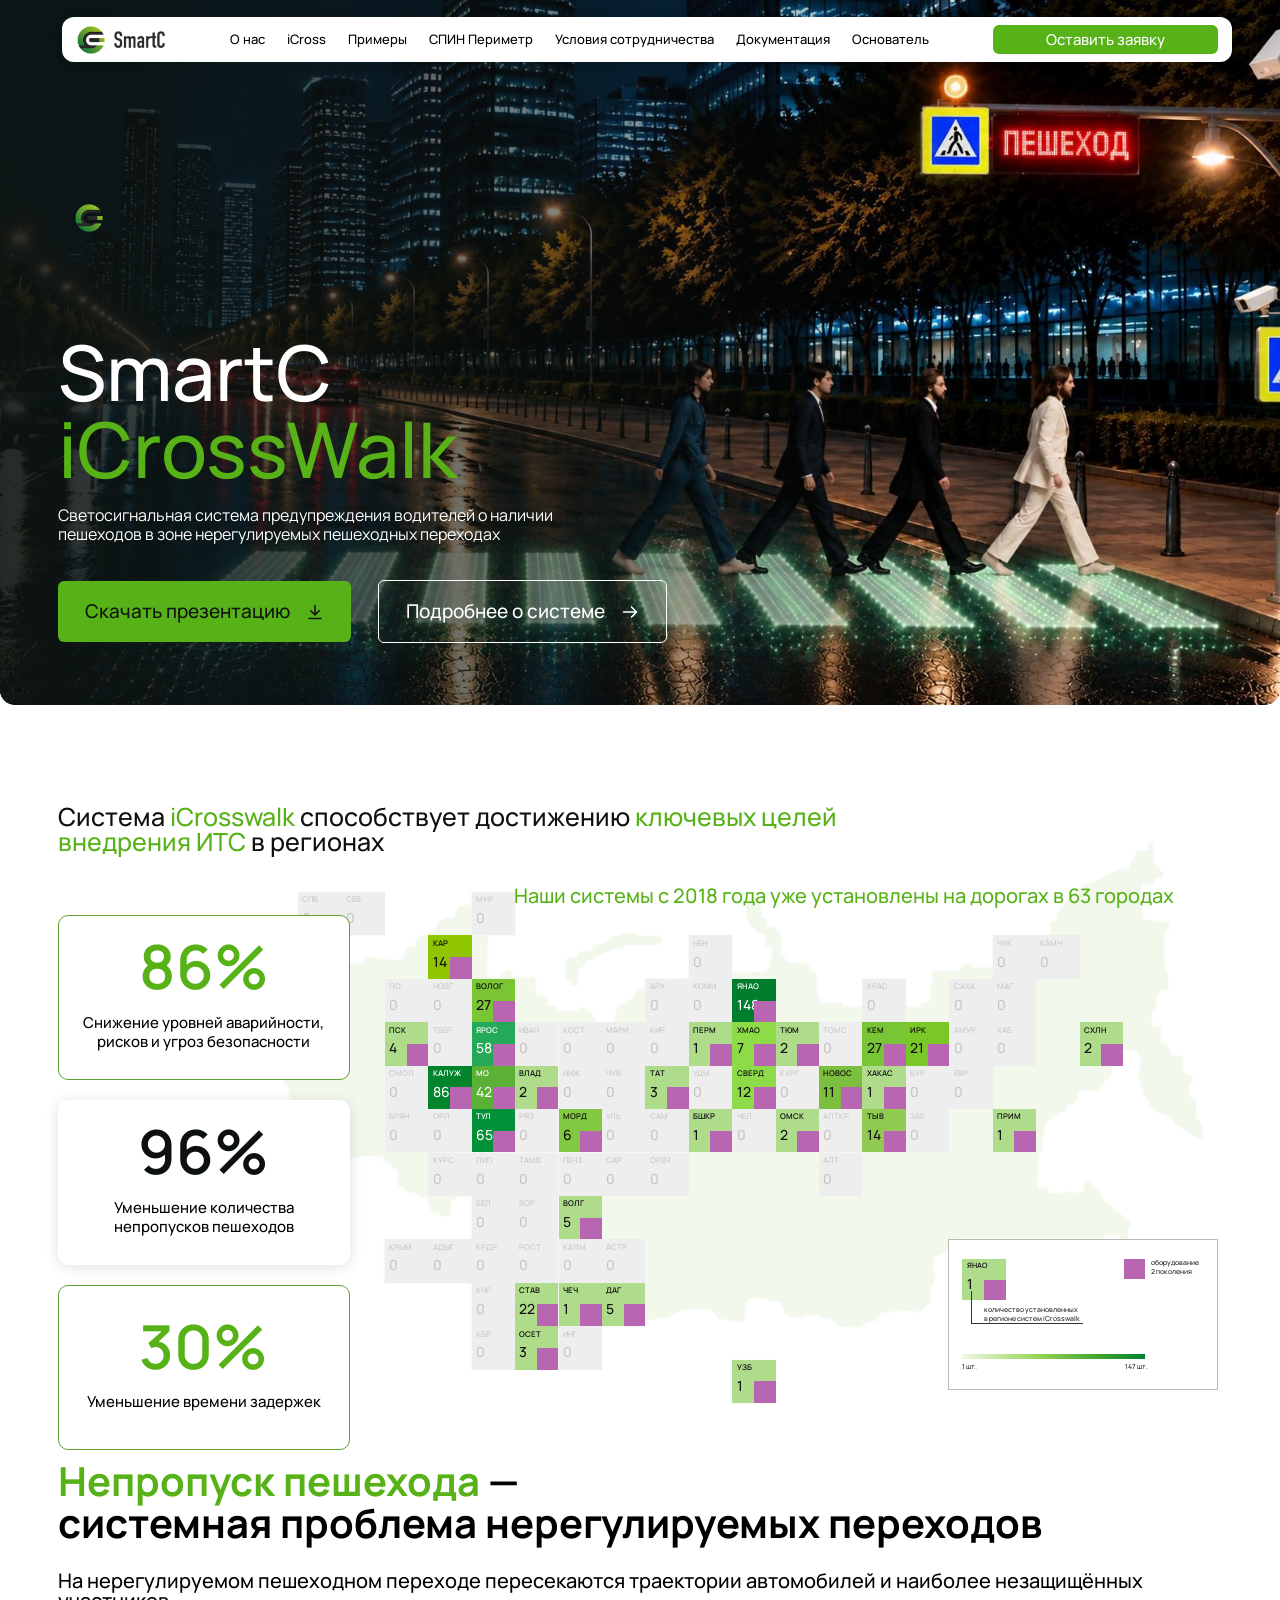
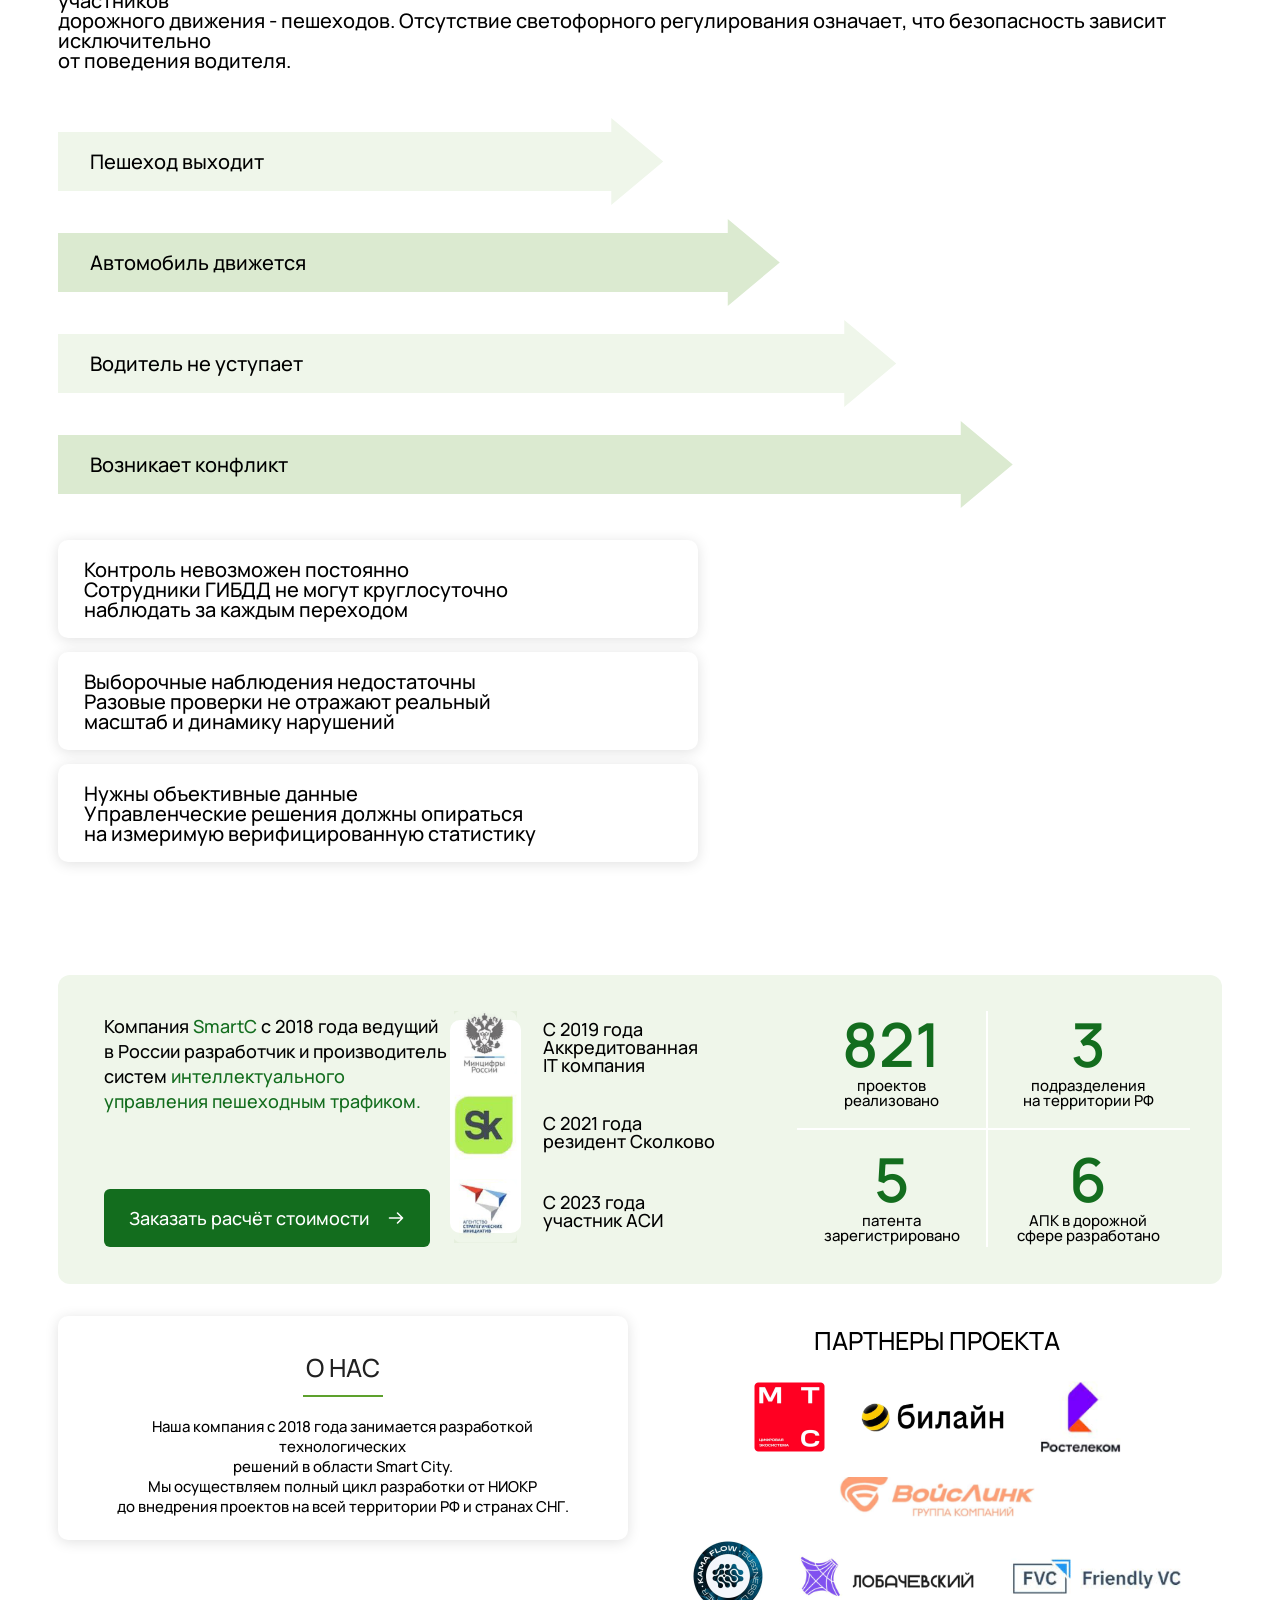
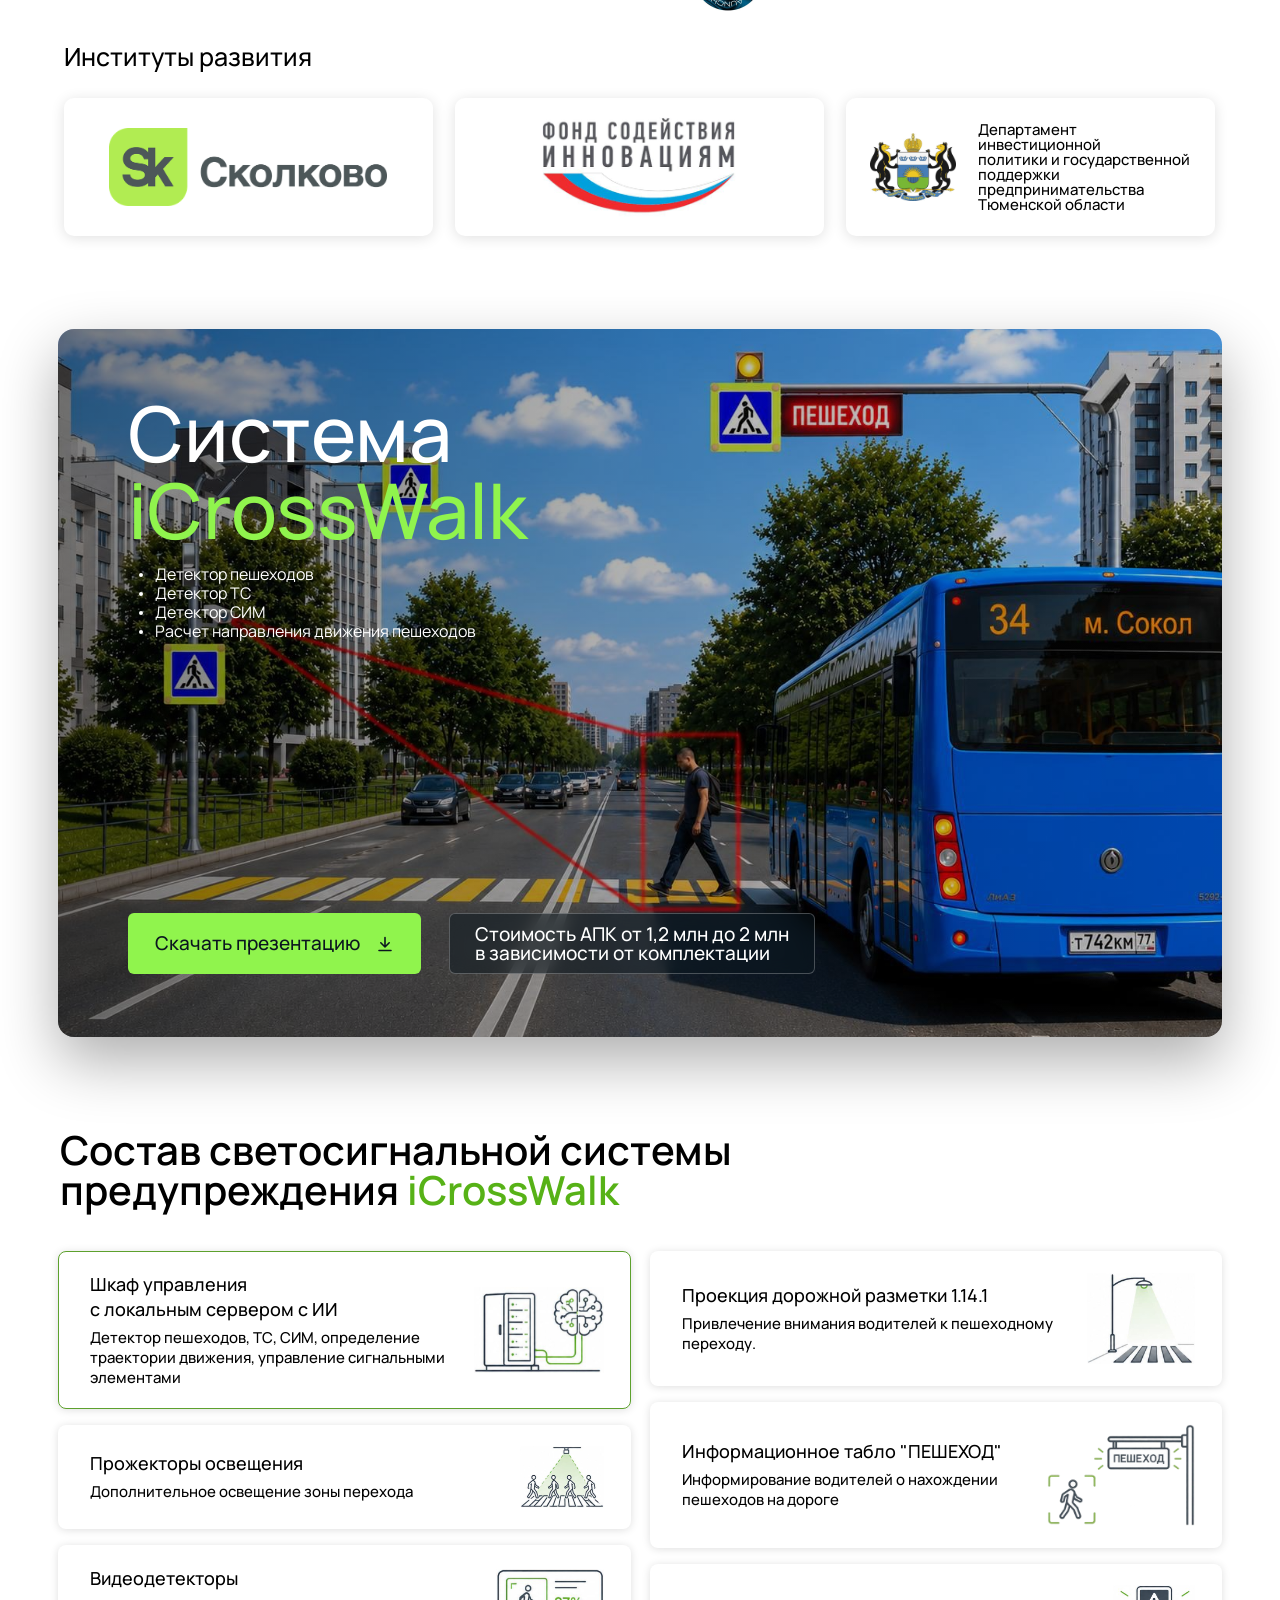
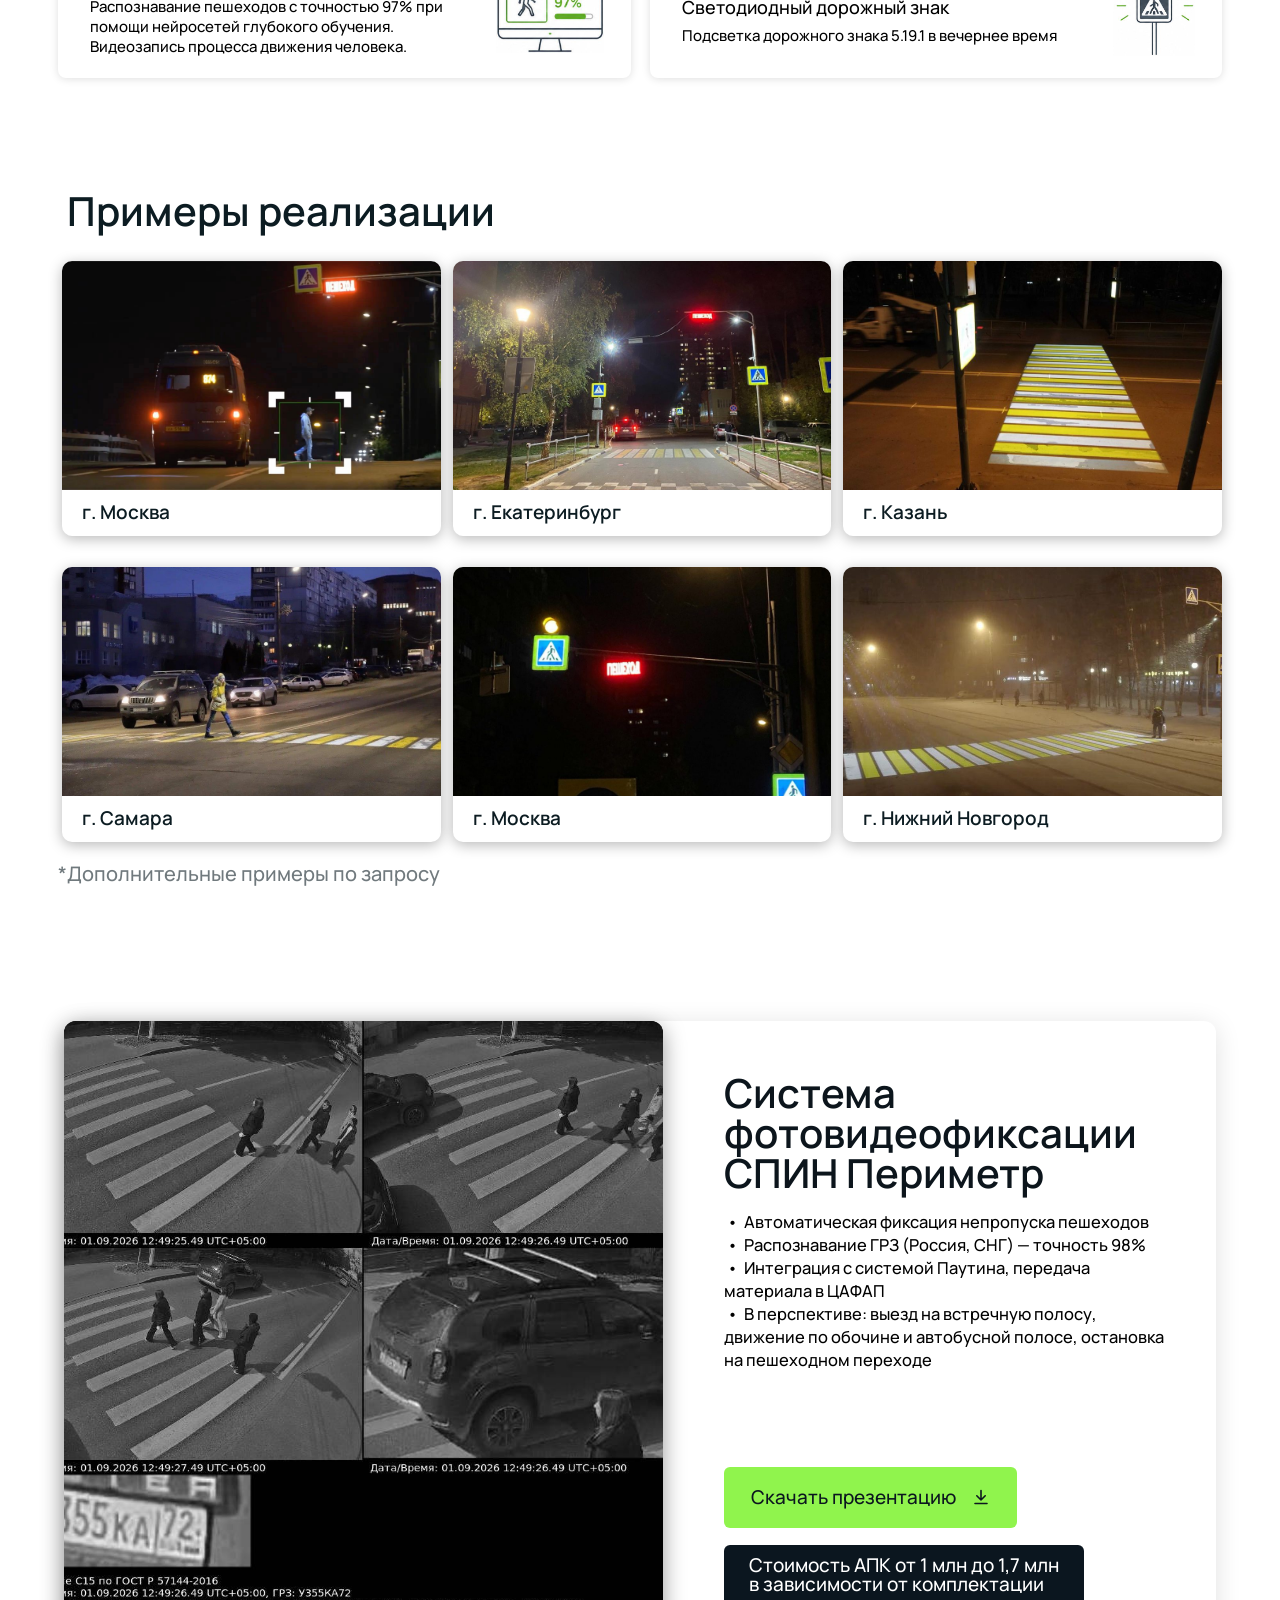
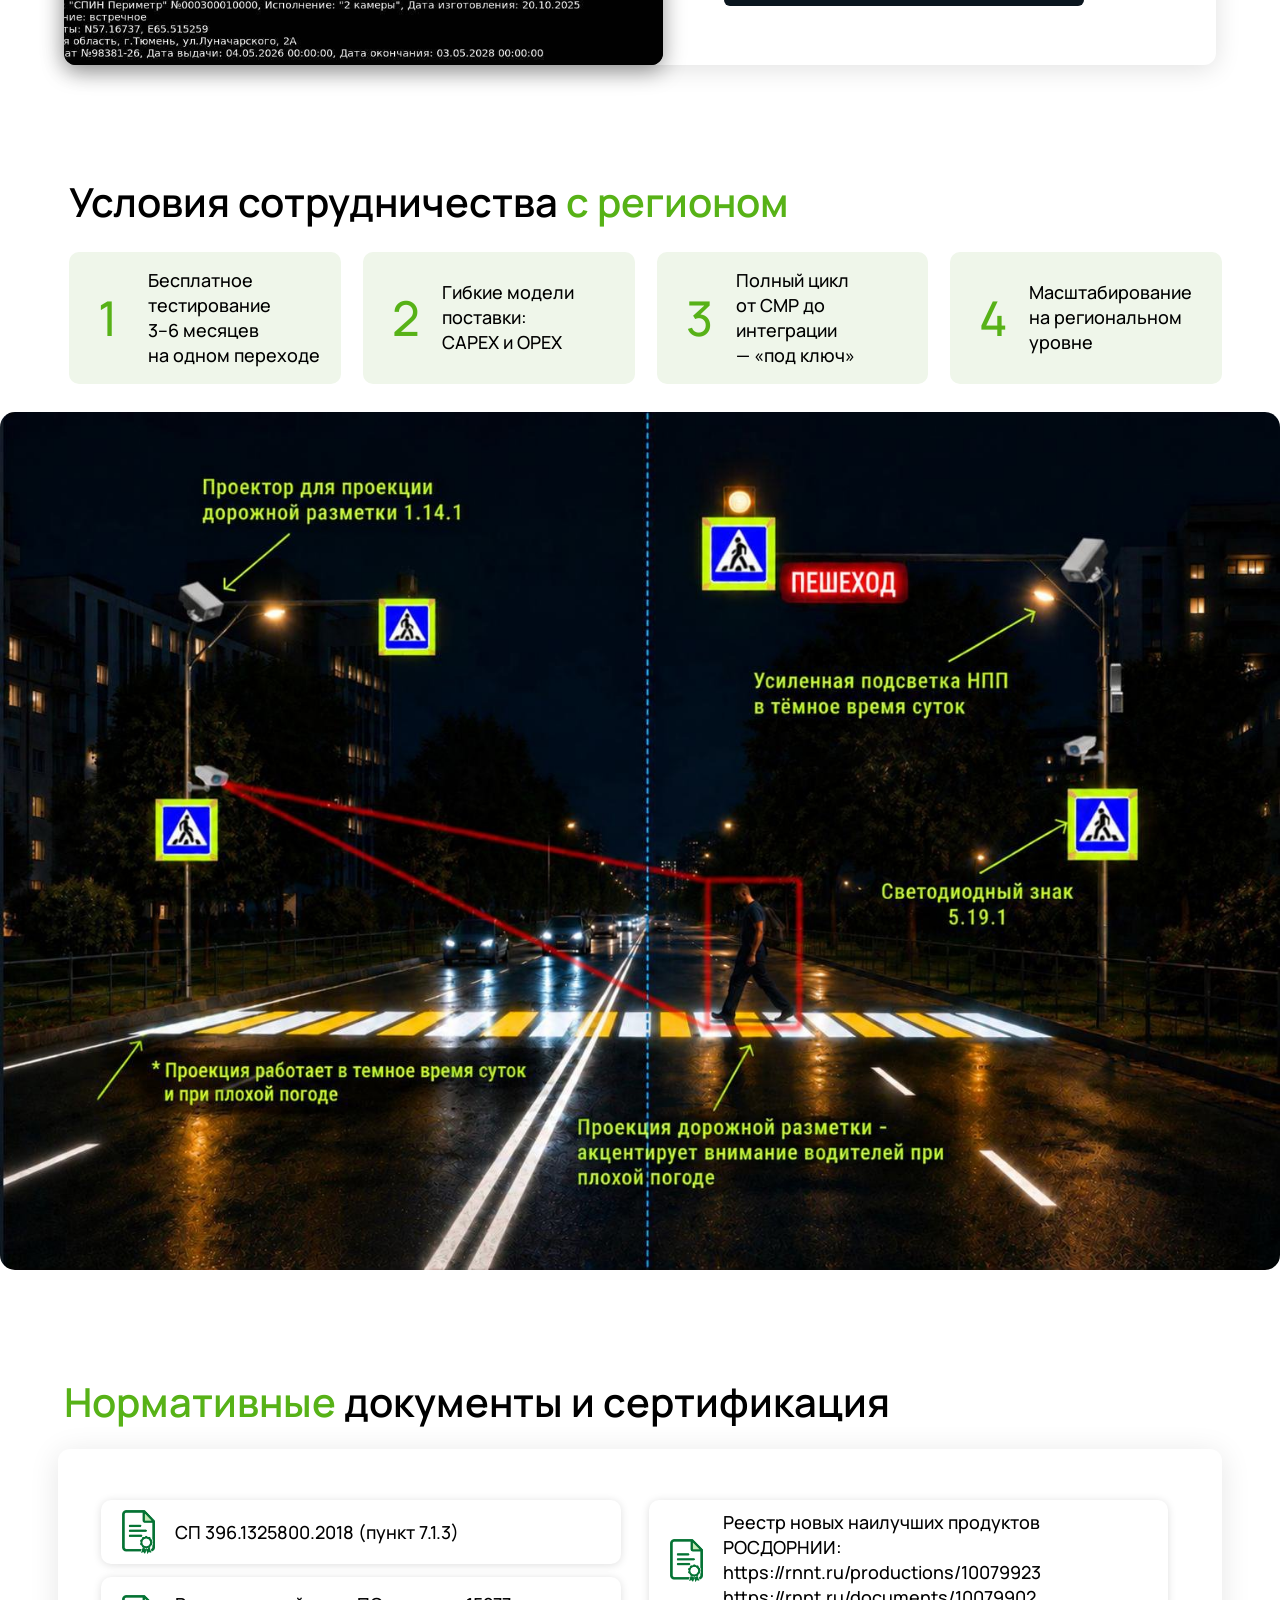
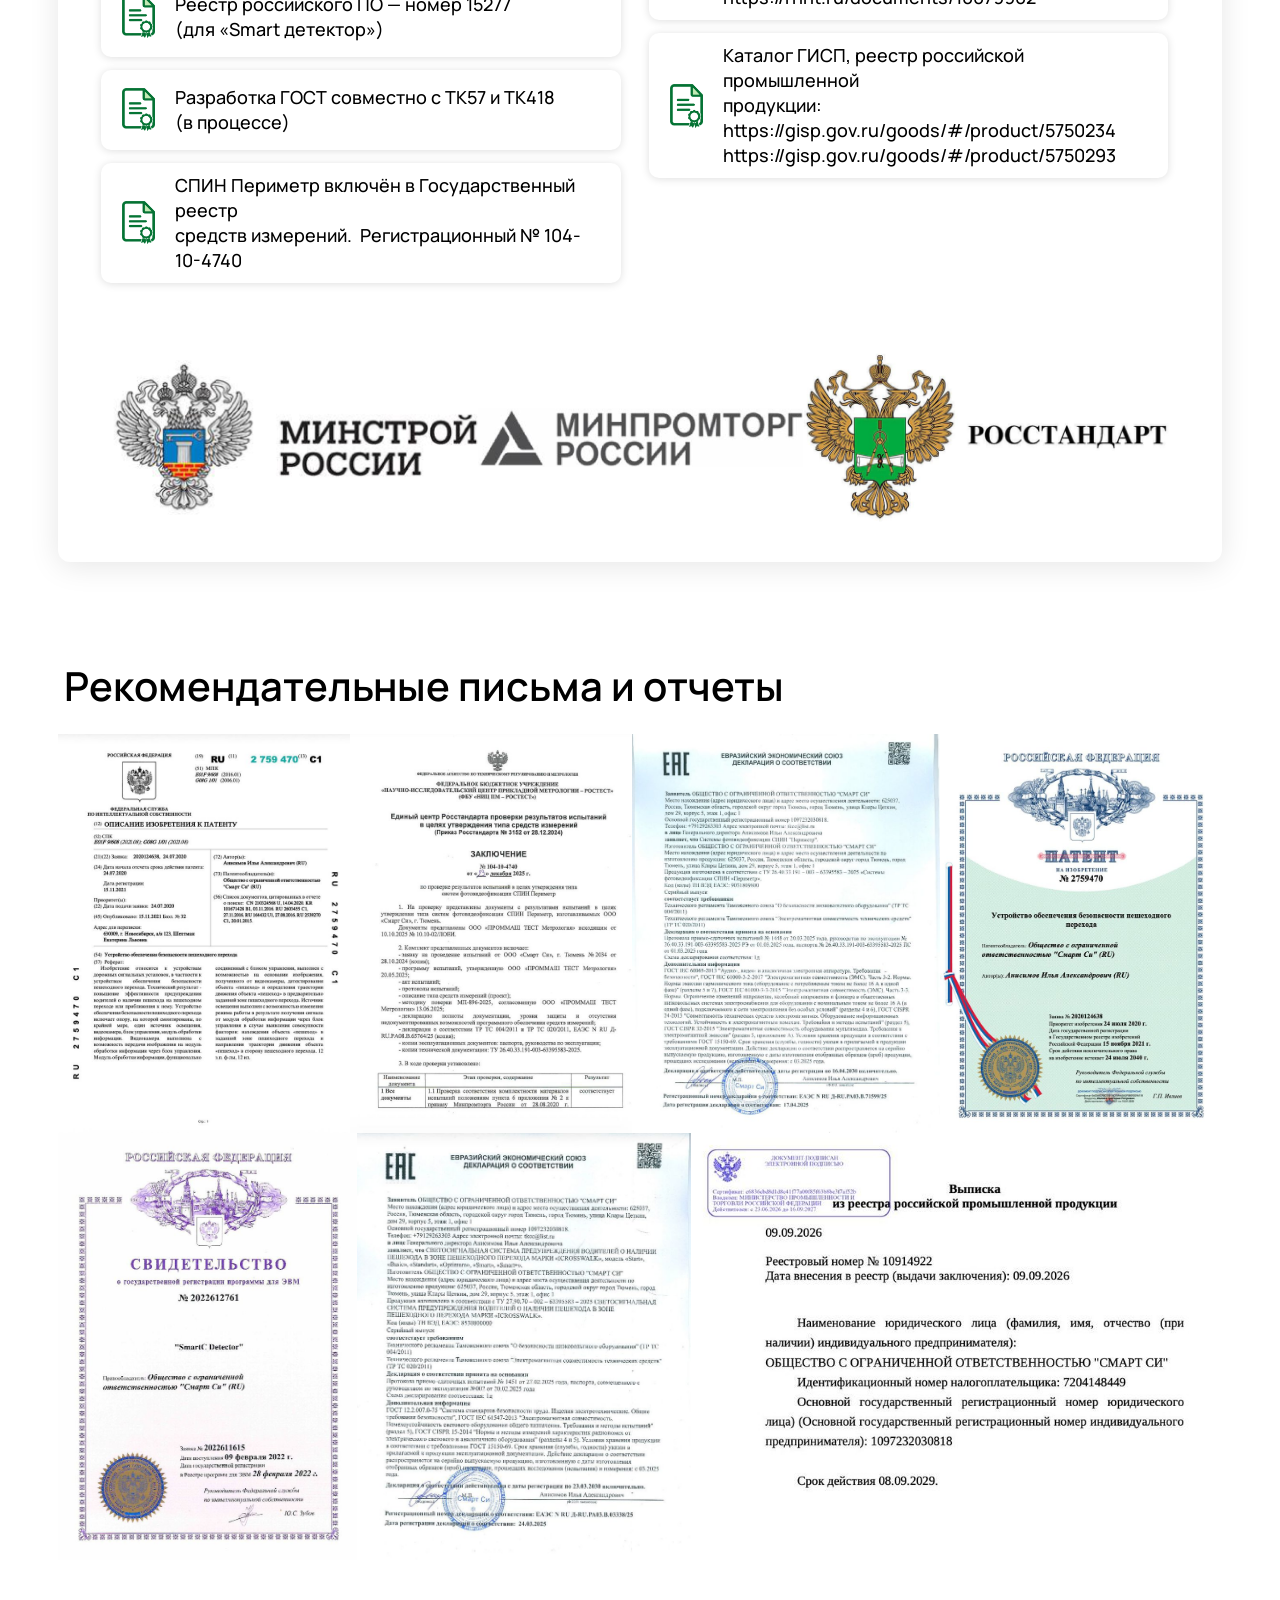
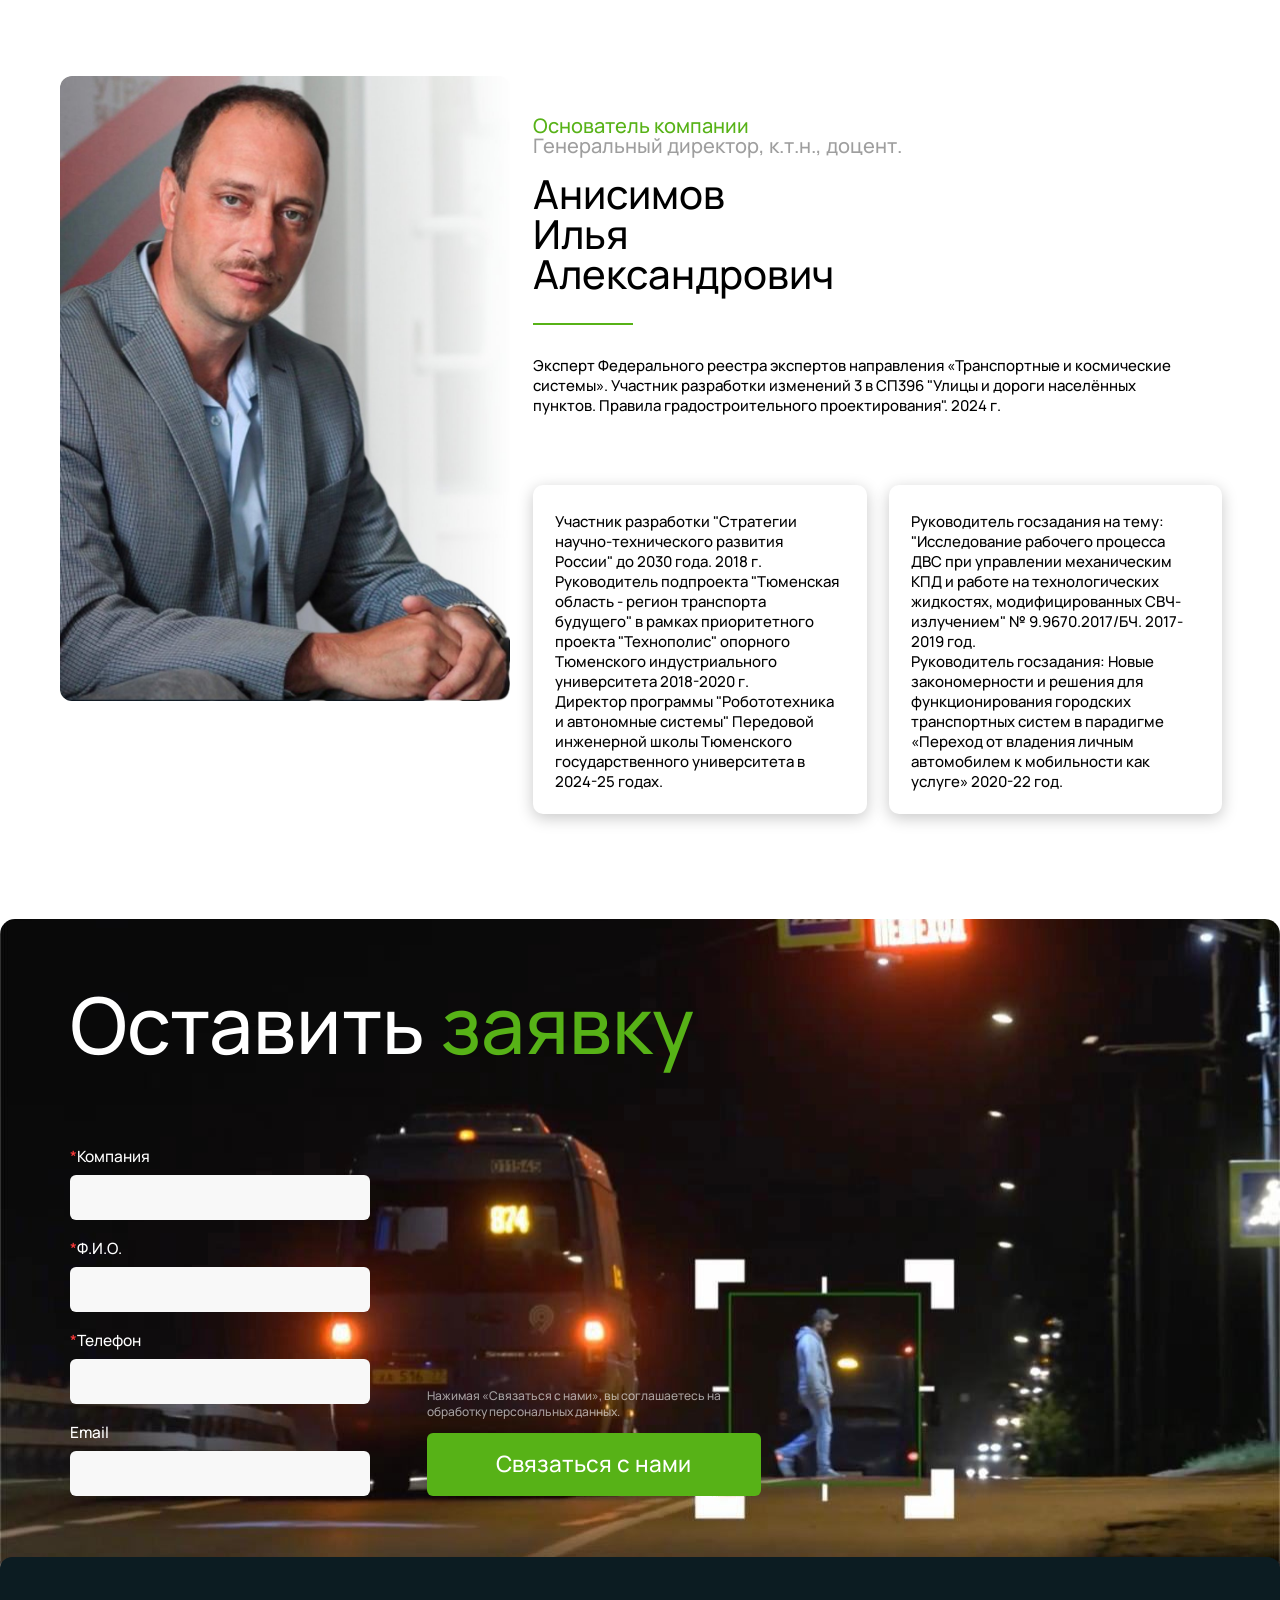
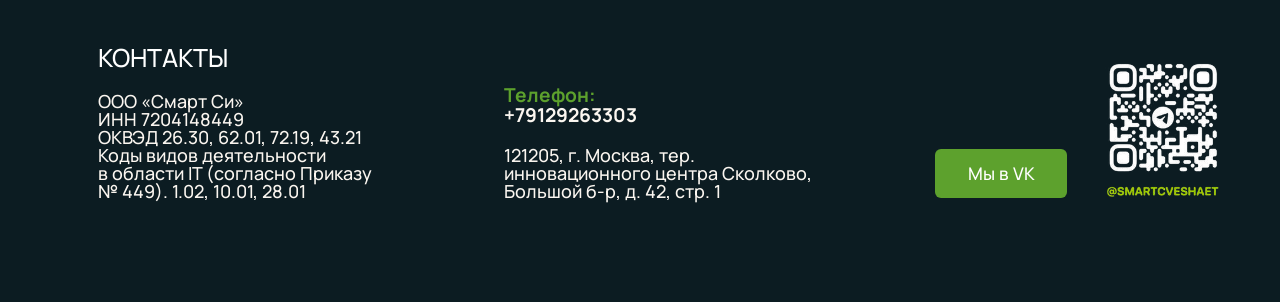
==== index.html @ d1c1c4d1 "Сайт SmartC iCrossWalk: одностраничная вёрстка по макету Статический сайт (HTML/CSS/JS без сборки) п" ====
<!DOCTYPE html>
<html lang="ru">
<head>
  <meta charset="utf-8">
  <meta name="viewport" content="width=device-width, initial-scale=1">
  <title>SmartC iCrossWalk — светосигнальная система для нерегулируемых пешеходных переходов</title>
  <meta name="description" content="SmartC iCrossWalk — светосигнальная система предупреждения водителей о наличии пешеходов в зоне нерегулируемых пешеходных переходов и система фотовидеофиксации СПИН Периметр. Установлена в 63 городах России.">
  <link rel="canonical" href="https://www.icrosswalk.ru/">
  <meta property="og:type" content="website">
  <meta property="og:locale" content="ru_RU">
  <meta property="og:site_name" content="SmartC iCrossWalk">
  <meta property="og:title" content="SmartC iCrossWalk — светосигнальная система для нерегулируемых пешеходных переходов">
  <meta property="og:description" content="SmartC iCrossWalk — светосигнальная система предупреждения водителей о наличии пешеходов в зоне нерегулируемых пешеходных переходов и система фотовидеофиксации СПИН Периметр. Установлена в 63 городах России.">
  <meta property="og:url" content="https://www.icrosswalk.ru/">
  <meta property="og:image" content="https://www.icrosswalk.ru/assets/img/og-image.jpg">
  <meta name="theme-color" content="#0c1c22">
  <link rel="icon" href="favicon.ico" sizes="any">
  <link rel="icon" type="image/png" sizes="32x32" href="assets/img/favicon-32.png">
  <link rel="apple-touch-icon" href="assets/img/apple-touch-icon.png">
  <link rel="preload" href="assets/fonts/manrope-cyrillic-wght-normal.woff2" as="font" type="font/woff2" crossorigin>
  <link rel="stylesheet" href="assets/css/style.css?v=202610202236">
</head>
<body class="home">
<header class="site-header">
  <div class="container">
    <nav class="nav" aria-label="Разделы сайта">
      <div class="nav__brand">
        <a class="nav__logo" href="#top" aria-label="SmartC — в начало">
          <img class="nav__logo-icon" src="assets/img/logo-icon.png" width="28" height="28" alt="">
          <img class="nav__logo-text" src="assets/img/logo-text.png" width="51" height="17" alt="SmartC">
        </a>
        <span class="nav__tagline">Интеллектуальные<br>дорожные системы</span>
      </div>
      <div class="nav__menu" id="site-menu">
        <a class="nav__link" href="#about" data-target="about">О нас</a>
        <a class="nav__link" href="#icross" data-target="icross">iCross</a>
        <a class="nav__link" href="#examples" data-target="examples">Примеры</a>
        <a class="nav__link" href="#spin" data-target="spin">СПИН Периметр</a>
        <a class="nav__link" href="#cooperation" data-target="cooperation">Условия сотрудничества</a>
        <a class="nav__link" href="#documents" data-target="documents">Документация</a>
        <a class="nav__link" href="#founder" data-target="founder">Основатель</a>
      </div>
      <a class="nav__cta" href="#request">Оставить заявку</a>
    </nav>
  </div>
</header>
<main>

  <section class="hero" id="top">
    <div class="container hero__inner">
      <img class="hero__icon" src="assets/img/logo-icon.png" width="28" height="28" alt="">
      <h1 class="hero__title"><span>SmartC</span><span class="hl">iCrossWalk</span></h1>
      <p class="hero__lead">Светосигнальная система предупреждения водителей о наличии <br class="br-d">пешеходов в зоне нерегулируемых пешеходных переходах</p>
      <div class="hero__actions">
        <a class="btn btn--green" href="files/SmartC-iCrossWalk-2025.pdf" download>Скачать презентацию <svg viewBox="0 0 18 18" fill="none" stroke="currentColor" stroke-width="1.6" stroke-linecap="round" stroke-linejoin="round" aria-hidden="true"><path d="M9 2.5v9.5M4.8 7.8 9 12l4.2-4.2M3 15.5h12"/></svg></a>
        <a class="btn btn--outline" href="#icross">Подробнее о системе <svg viewBox="0 0 18 18" fill="none" stroke="currentColor" stroke-width="1.6" stroke-linecap="round" stroke-linejoin="round" aria-hidden="true"><path d="M2.5 9h13M10.5 4l5 5-5 5"/></svg></a>
      </div>
    </div>
  </section>

  <section class="goals container" aria-labelledby="goals-title">
    <h2 class="goals__title" id="goals-title">Система <span class="hl">iCrosswalk</span> способствует достижению <span class="hl">ключевых целей</span> <br><span class="hl">внедрения ИТС</span> в регионах</h2>
    <div class="goals__body">
      <div class="goals__stats">
        <div class="stat stat--outline"><p class="stat__num">86%</p><p class="stat__label">Снижение уровней аварийности,<br>рисков и угроз безопасности</p></div>
        <div class="stat stat--shadow"><p class="stat__num">96%</p><p class="stat__label">Уменьшение количества<br>непропусков пешеходов</p></div>
        <div class="stat stat--outline"><p class="stat__num">30%</p><p class="stat__label">Уменьшение времени задержек</p></div>
      </div>
      <p class="map-caption-mobile">Наши системы с 2018 года уже установлены на дорогах в 63 городах</p>
      <div class="map-wrap">
        <div class="ru-map" role="img" aria-label="Карта регионов, где установлены системы iCrosswalk: с 2018 года — 63 города">
          <img width="862" height="546" class="ru-map__bg" src="assets/img/map-russia.png" alt="" loading="lazy">
          <p class="ru-map__caption">Наши системы с 2018 года уже установлены на дорогах в 63 городах</p>
          <div class="tile" style="--c:0;--r:0"><span class="tile__code">СПБ</span><span class="tile__val">0</span></div>
          <div class="tile" style="--c:1;--r:0"><span class="tile__code">СЕВ</span><span class="tile__val">0</span></div>
          <div class="tile" style="--c:4;--r:0"><span class="tile__code">МУР</span><span class="tile__val">0</span></div>
          <div class="tile" style="--c:0;--r:1"><span class="tile__code">МСК</span><span class="tile__val">0</span></div>
          <div class="tile tile--on tile--g2" style="--c:3;--r:1;background:#90c501" title="Республика Карелия: 14"><span class="tile__code">КАР</span><span class="tile__val">14</span></div>
          <div class="tile" style="--c:9;--r:1"><span class="tile__code">НЕН</span><span class="tile__val">0</span></div>
          <div class="tile" style="--c:16;--r:1"><span class="tile__code">ЧУК</span><span class="tile__val">0</span></div>
          <div class="tile" style="--c:17;--r:1"><span class="tile__code">КАМЧ</span><span class="tile__val">0</span></div>
          <div class="tile" style="--c:2;--r:2"><span class="tile__code">ЛО</span><span class="tile__val">0</span></div>
          <div class="tile" style="--c:3;--r:2"><span class="tile__code">НОВГ</span><span class="tile__val">0</span></div>
          <div class="tile tile--on tile--g2" style="--c:4;--r:2;background:#7ac534" title="Вологодская область: 27"><span class="tile__code">ВОЛОГ</span><span class="tile__val">27</span></div>
          <div class="tile" style="--c:8;--r:2"><span class="tile__code">АРХ</span><span class="tile__val">0</span></div>
          <div class="tile" style="--c:9;--r:2"><span class="tile__code">КОМИ</span><span class="tile__val">0</span></div>
          <div class="tile tile--on tile--g2 tile--light" style="--c:10;--r:2;background:#007e2d" title="Ямало-Ненецкий АО: 148"><span class="tile__code">ЯНАО</span><span class="tile__val">148</span></div>
          <div class="tile" style="--c:13;--r:2"><span class="tile__code">КРАС</span><span class="tile__val">0</span></div>
          <div class="tile" style="--c:15;--r:2"><span class="tile__code">САХА</span><span class="tile__val">0</span></div>
          <div class="tile" style="--c:16;--r:2"><span class="tile__code">МАГ</span><span class="tile__val">0</span></div>
          <div class="tile" style="--c:0;--r:3"><span class="tile__code">КАЛИН</span><span class="tile__val">0</span></div>
          <div class="tile tile--on tile--g2" style="--c:2;--r:3;background:#afdc8b" title="Псковская область: 4"><span class="tile__code">ПСК</span><span class="tile__val">4</span></div>
          <div class="tile" style="--c:3;--r:3"><span class="tile__code">ТВЕР</span><span class="tile__val">0</span></div>
          <div class="tile tile--on tile--g2 tile--light" style="--c:4;--r:3;background:#24a958" title="Ярославская область: 58"><span class="tile__code">ЯРОС</span><span class="tile__val">58</span></div>
          <div class="tile" style="--c:5;--r:3"><span class="tile__code">ИВАН</span><span class="tile__val">0</span></div>
          <div class="tile" style="--c:6;--r:3"><span class="tile__code">КОСТ</span><span class="tile__val">0</span></div>
          <div class="tile" style="--c:7;--r:3"><span class="tile__code">МАРИ</span><span class="tile__val">0</span></div>
          <div class="tile" style="--c:8;--r:3"><span class="tile__code">КИР</span><span class="tile__val">0</span></div>
          <div class="tile tile--on tile--g2" style="--c:9;--r:3;background:#afdc8b" title="Пермский край: 1"><span class="tile__code">ПЕРМ</span><span class="tile__val">1</span></div>
          <div class="tile tile--on tile--g2" style="--c:10;--r:3;background:#8ddb47" title="Ханты-Мансийский АО — Югра: 7"><span class="tile__code">ХМАО</span><span class="tile__val">7</span></div>
          <div class="tile tile--on tile--g2" style="--c:11;--r:3;background:#afdc8b" title="Тюменская область: 2"><span class="tile__code">ТЮМ</span><span class="tile__val">2</span></div>
          <div class="tile" style="--c:12;--r:3"><span class="tile__code">ТОМС</span><span class="tile__val">0</span></div>
          <div class="tile tile--on tile--g2" style="--c:13;--r:3;background:#78c635" title="Кемеровская область: 27"><span class="tile__code">КЕМ</span><span class="tile__val">27</span></div>
          <div class="tile tile--on tile--g2" style="--c:14;--r:3;background:#7ac827" title="Иркутская область: 21"><span class="tile__code">ИРК</span><span class="tile__val">21</span></div>
          <div class="tile" style="--c:15;--r:3"><span class="tile__code">АМУР</span><span class="tile__val">0</span></div>
          <div class="tile" style="--c:16;--r:3"><span class="tile__code">ХАБ</span><span class="tile__val">0</span></div>
          <div class="tile tile--on tile--g2" style="--c:18;--r:3;background:#afdc8b" title="Сахалинская область: 2"><span class="tile__code">СХЛН</span><span class="tile__val">2</span></div>
          <div class="tile" style="--c:2;--r:4"><span class="tile__code">СМОЛ</span><span class="tile__val">0</span></div>
          <div class="tile tile--on tile--g2 tile--light" style="--c:3;--r:4;background:#02842c" title="Калужская область: 86"><span class="tile__code">КАЛУЖ</span><span class="tile__val">86</span></div>
          <div class="tile tile--on tile--g2 tile--light" style="--c:4;--r:4;background:#5bb136" title="Московская область: 42"><span class="tile__code">МО</span><span class="tile__val">42</span></div>
          <div class="tile tile--on tile--g2" style="--c:5;--r:4;background:#afdc8b" title="Владимирская область: 2"><span class="tile__code">ВЛАД</span><span class="tile__val">2</span></div>
          <div class="tile" style="--c:6;--r:4"><span class="tile__code">НИЖ</span><span class="tile__val">0</span></div>
          <div class="tile" style="--c:7;--r:4"><span class="tile__code">ЧУВ</span><span class="tile__val">0</span></div>
          <div class="tile tile--on tile--g2" style="--c:8;--r:4;background:#afdc8b" title="Республика Татарстан: 3"><span class="tile__code">ТАТ</span><span class="tile__val">3</span></div>
          <div class="tile" style="--c:9;--r:4"><span class="tile__code">УДМ</span><span class="tile__val">0</span></div>
          <div class="tile tile--on tile--g2" style="--c:10;--r:4;background:#8ddb49" title="Свердловская область: 12"><span class="tile__code">СВЕРД</span><span class="tile__val">12</span></div>
          <div class="tile" style="--c:11;--r:4"><span class="tile__code">КУРГ</span><span class="tile__val">0</span></div>
          <div class="tile tile--on tile--g2" style="--c:12;--r:4;background:#7cbf3e" title="Новосибирская область: 11"><span class="tile__code">НОВОС</span><span class="tile__val">11</span></div>
          <div class="tile tile--on tile--g2" style="--c:13;--r:4;background:#afdc8b" title="Республика Хакасия: 1"><span class="tile__code">ХАКАС</span><span class="tile__val">1</span></div>
          <div class="tile" style="--c:14;--r:4"><span class="tile__code">БУР</span><span class="tile__val">0</span></div>
          <div class="tile" style="--c:15;--r:4"><span class="tile__code">ЕВР</span><span class="tile__val">0</span></div>
          <div class="tile" style="--c:2;--r:5"><span class="tile__code">БРЯН</span><span class="tile__val">0</span></div>
          <div class="tile" style="--c:3;--r:5"><span class="tile__code">ОРЛ</span><span class="tile__val">0</span></div>
          <div class="tile tile--on tile--g2 tile--light" style="--c:4;--r:5;background:#029139" title="Тульская область: 65"><span class="tile__code">ТУЛ</span><span class="tile__val">65</span></div>
          <div class="tile" style="--c:5;--r:5"><span class="tile__code">РЯЗ</span><span class="tile__val">0</span></div>
          <div class="tile tile--on tile--g2" style="--c:6;--r:5;background:#82c841" title="Республика Мордовия: 6"><span class="tile__code">МОРД</span><span class="tile__val">6</span></div>
          <div class="tile" style="--c:7;--r:5"><span class="tile__code">УЛЬ</span><span class="tile__val">0</span></div>
          <div class="tile" style="--c:8;--r:5"><span class="tile__code">САМ</span><span class="tile__val">0</span></div>
          <div class="tile tile--on tile--g2" style="--c:9;--r:5;background:#afdc8b" title="Республика Башкортостан: 1"><span class="tile__code">БШКР</span><span class="tile__val">1</span></div>
          <div class="tile" style="--c:10;--r:5"><span class="tile__code">ЧЕЛ</span><span class="tile__val">0</span></div>
          <div class="tile tile--on tile--g2" style="--c:11;--r:5;background:#afdc8b" title="Омская область: 2"><span class="tile__code">ОМСК</span><span class="tile__val">2</span></div>
          <div class="tile" style="--c:12;--r:5"><span class="tile__code">АЛТКР</span><span class="tile__val">0</span></div>
          <div class="tile tile--on tile--g2" style="--c:13;--r:5;background:#90ca51" title="Республика Тыва: 14"><span class="tile__code">ТЫВ</span><span class="tile__val">14</span></div>
          <div class="tile" style="--c:14;--r:5"><span class="tile__code">ЗАБ</span><span class="tile__val">0</span></div>
          <div class="tile tile--on tile--g2" style="--c:16;--r:5;background:#afdc8b" title="Приморский край: 1"><span class="tile__code">ПРИМ</span><span class="tile__val">1</span></div>
          <div class="tile" style="--c:3;--r:6"><span class="tile__code">КУРС</span><span class="tile__val">0</span></div>
          <div class="tile" style="--c:4;--r:6"><span class="tile__code">ЛИП</span><span class="tile__val">0</span></div>
          <div class="tile" style="--c:5;--r:6"><span class="tile__code">ТАМБ</span><span class="tile__val">0</span></div>
          <div class="tile" style="--c:6;--r:6"><span class="tile__code">ПЕНЗ</span><span class="tile__val">0</span></div>
          <div class="tile" style="--c:7;--r:6"><span class="tile__code">САР</span><span class="tile__val">0</span></div>
          <div class="tile" style="--c:8;--r:6"><span class="tile__code">ОРЕН</span><span class="tile__val">0</span></div>
          <div class="tile" style="--c:12;--r:6"><span class="tile__code">АЛТ</span><span class="tile__val">0</span></div>
          <div class="tile" style="--c:4;--r:7"><span class="tile__code">БЕЛ</span><span class="tile__val">0</span></div>
          <div class="tile" style="--c:5;--r:7"><span class="tile__code">ВОР</span><span class="tile__val">0</span></div>
          <div class="tile tile--on tile--g2" style="--c:6;--r:7;background:#afdc8b" title="Волгоградская область: 5"><span class="tile__code">ВОЛГ</span><span class="tile__val">5</span></div>
          <div class="tile" style="--c:2;--r:8"><span class="tile__code">КРЫМ</span><span class="tile__val">0</span></div>
          <div class="tile" style="--c:3;--r:8"><span class="tile__code">АДЫГ</span><span class="tile__val">0</span></div>
          <div class="tile" style="--c:4;--r:8"><span class="tile__code">КРДР</span><span class="tile__val">0</span></div>
          <div class="tile" style="--c:5;--r:8"><span class="tile__code">РОСТ</span><span class="tile__val">0</span></div>
          <div class="tile" style="--c:6;--r:8"><span class="tile__code">КАЛМ</span><span class="tile__val">0</span></div>
          <div class="tile" style="--c:7;--r:8"><span class="tile__code">АСТР</span><span class="tile__val">0</span></div>
          <div class="tile" style="--c:4;--r:9"><span class="tile__code">КЧР</span><span class="tile__val">0</span></div>
          <div class="tile tile--on tile--g2" style="--c:5;--r:9;background:#afdc8b" title="Ставропольский край: 22"><span class="tile__code">СТАВ</span><span class="tile__val">22</span></div>
          <div class="tile tile--on tile--g2" style="--c:6;--r:9;background:#afdc8b" title="Чеченская Республика: 1"><span class="tile__code">ЧЕЧ</span><span class="tile__val">1</span></div>
          <div class="tile tile--on tile--g2" style="--c:7;--r:9;background:#afdc8b" title="Республика Дагестан: 5"><span class="tile__code">ДАГ</span><span class="tile__val">5</span></div>
          <div class="tile" style="--c:4;--r:10"><span class="tile__code">КБР</span><span class="tile__val">0</span></div>
          <div class="tile tile--on tile--g2" style="--c:5;--r:10;background:#afdc8b" title="Республика Северная Осетия — Алания: 3"><span class="tile__code">ОСЕТ</span><span class="tile__val">3</span></div>
          <div class="tile" style="--c:6;--r:10"><span class="tile__code">ИНГ</span><span class="tile__val">0</span></div>
          <div class="tile tile--on tile--g2" style="--c:10;--r:10.77;background:#afdc8b" title="Узбекистан: 1"><span class="tile__code">УЗБ</span><span class="tile__val">1</span></div>
          <div class="ru-map__legend" aria-hidden="true">
            <div class="legend__tile"><b>ЯНАО</b><i>1</i></div>
            <div class="legend__bracket"></div>
            <div class="legend__note">количество установленных<br>в регионе систем iCrosswalk</div>
            <div class="legend__g2">оборудование<br>2 поколения</div>
            <div class="legend__scale"><span>1 шт.</span><span>147 шт.</span></div>
          </div>
        </div>
        <p class="map-hint">← Карту можно прокручивать →</p>
      </div>
    </div>
  </section>

  <section class="problem container" aria-labelledby="problem-title">
    <h2 class="problem__title" id="problem-title"><span class="hl">Непропуск пешехода</span> —<br>системная проблема нерегулируемых переходов</h2>
    <p class="problem__text">На нерегулируемом пешеходном переходе пересекаются траектории автомобилей и наиболее незащищённых участников <br class="br-d">дорожного движения - пешеходов. Отсутствие светофорного регулирования означает, что безопасность зависит исключительно <br class="br-d">от поведения водителя.</p>
    <div class="flow">
      <div class="flow__arrow">Пешеход выходит</div>
      <div class="flow__arrow">Автомобиль движется</div>
      <div class="flow__arrow">Водитель не уступает</div>
      <div class="flow__arrow">Возникает конфликт</div>
      <p class="flow__card">Контроль невозможен постоянно<br>Сотрудники ГИБДД не могут круглосуточно <br class="br-d">наблюдать за каждым переходом</p>
      <p class="flow__card">Выборочные наблюдения недостаточны<br>Разовые проверки не отражают реальный <br class="br-d">масштаб и динамику нарушений</p>
      <p class="flow__card">Нужны объективные данные<br>Управленческие решения должны опираться <br class="br-d">на измеримую верифицированную статистику</p>
    </div>
  </section>

  <!-- ===================== О компании ===================== -->
  <section class="block block--about" id="about" aria-label="О компании">

  <div class="container">
    <h2 class="visually-hidden">О компании SmartC</h2>
    <section class="about-intro">
      <div class="about-intro__text">
        <p>Компания <span class="dg">SmartC</span> с 2018 года ведущий <br class="br-d">в России разработчик и производитель <br class="br-d">систем <span class="dg">интеллектуального управления пешеходным трафиком.</span></p>
        <a class="btn btn--dark about-intro__btn" href="#request">Заказать расчёт стоимости <svg viewBox="0 0 18 18" fill="none" stroke="currentColor" stroke-width="1.6" stroke-linecap="round" stroke-linejoin="round" aria-hidden="true"><path d="M2.5 9h13M10.5 4l5 5-5 5"/></svg></a>
      </div>
      <div class="badges" aria-hidden="true">
        <img src="assets/img/badge-mincifry.png" alt="" width="63" height="63">
        <img src="assets/img/badge-skolkovo.png" alt="" width="63" height="65">
        <img src="assets/img/badge-asi.png" alt="" width="63" height="64">
      </div>
      <div class="badge-texts">
        <p>С 2019 года<br>Аккредитованная<br>IT компания</p>
        <p>С 2021 года<br>резидент Сколково</p>
        <p>С 2023 года<br>участник АСИ</p>
      </div>
      <ul class="about-badges-mobile">
        <li><img src="assets/img/badge-mincifry.png" alt="Минцифры России" width="56" height="56">С 2019 года — аккредитованная IT компания</li>
        <li><img src="assets/img/badge-skolkovo.png" alt="Сколково" width="56" height="58">С 2021 года — резидент Сколково</li>
        <li><img src="assets/img/badge-asi.png" alt="Агентство стратегических инициатив" width="56" height="57">С 2023 года — участник АСИ</li>
      </ul>
      <div class="facts">
        <div class="fact"><p class="fact__num">821</p><p class="fact__label">проектов<br>реализовано</p></div>
        <div class="fact"><p class="fact__num">3</p><p class="fact__label">подразделения<br>на территории РФ</p></div>
        <div class="fact"><p class="fact__num">5</p><p class="fact__label">патента<br>зарегистрировано</p></div>
        <div class="fact"><p class="fact__num">6</p><p class="fact__label">АПК в дорожной<br>сфере разработано</p></div>
      </div>
    </section>

    <div class="about-row">
      <section class="about-card">
        <h2 class="about-card__title">О НАС</h2>
        <p class="about-card__text">Наша компания с 2018 года занимается разработкой технологических <br class="br-d">решений в области Smart City.<br>Мы осуществляем полный цикл разработки от НИОКР <br class="br-d">до внедрения проектов на всей территории РФ и странах СНГ.</p>
      </section>
      <section class="partners">
        <h2 class="partners__title">ПАРТНЕРЫ ПРОЕКТА</h2>
        <ul class="partners__list partners__list--1">
          <li class="p-mts"><img width="284" height="280" src="assets/img/partner-mts.png" alt="МТС" loading="lazy"></li>
          <li class="p-beeline"><img width="480" height="97" src="assets/img/partner-beeline.png" alt="Билайн" loading="lazy"></li>
          <li class="p-rostelecom"><img width="344" height="308" src="assets/img/partner-rostelecom.png" alt="Ростелеком" loading="lazy"></li>
          <li class="p-voicelink"><img width="480" height="98" src="assets/img/partner-voicelink.png" alt="ВойсЛинк, группа компаний" loading="lazy"></li>
        </ul>
        <ul class="partners__list partners__list--2">
          <li class="p-kamaflow"><img width="280" height="280" src="assets/img/partner-kamaflow.png" alt="Kama Flow Business Launcher" loading="lazy"></li>
          <li class="p-lobachevsky"><img width="480" height="118" src="assets/img/partner-lobachevsky.png" alt="Лобачевский" loading="lazy"></li>
          <li class="p-fvc"><img width="480" height="101" src="assets/img/partner-friendlyvc.png" alt="Friendly VC" loading="lazy"></li>
        </ul>
      </section>
    </div>

    <section class="institutes">
      <h2 class="institutes__title">Институты развития</h2>
      <div class="institutes__list">
        <div class="institute institute--skolkovo"><img width="700" height="197" src="assets/img/inst-skolkovo.png" alt="Сколково" loading="lazy"></div>
        <div class="institute institute--fond"><img width="420" height="215" src="assets/img/inst-fond.png" alt="Фонд содействия инновациям" loading="lazy"></div>
        <div class="institute institute--tyumen"><img width="220" height="174" src="assets/img/inst-tyumen.png" alt="Герб Тюменской области" loading="lazy"><p>Департамент инвестиционной<br>политики и государственной<br>поддержки предпринимательства<br>Тюменской области</p></div>
      </div>
    </section>
  </div>
  </section>

  <!-- ===================== Система iCrossWalk ===================== -->
  <section class="block block--icross" id="icross" aria-label="Система iCrossWalk">

  <div class="container">
    <section class="product-hero">
      <h2 class="product-hero__title">Система <span>iCrossWalk</span></h2>
      <ul class="product-hero__list">
        <li>Детектор пешеходов</li>
        <li>Детектор ТС</li>
        <li>Детектор СИМ</li>
        <li>Расчет направления движения пешеходов</li>
      </ul>
      <div class="product-hero__actions">
        <a class="btn btn--lime" href="files/SmartC-iCrossWalk-2025.pdf" download>Скачать презентацию <svg viewBox="0 0 18 18" fill="none" stroke="currentColor" stroke-width="1.6" stroke-linecap="round" stroke-linejoin="round" aria-hidden="true"><path d="M9 2.5v9.5M4.8 7.8 9 12l4.2-4.2M3 15.5h12"/></svg></a>
        <p class="price-tag price-tag--glass">Стоимость АПК от 1,2 млн до 2 млн <br class="br-d">в зависимости от комплектации</p>
      </div>
    </section>

    <section class="composition" aria-labelledby="comp-title">
      <h2 class="h2 composition__title" id="comp-title">Состав светосигнальной системы<br>предупреждения <span class="hl">iCrossWalk</span></h2>
      <div class="composition__grid">
      <div class="composition__col">
        <div class="comp-card is-active">
          <div><h3 class="comp-card__title">Шкаф управления<br>с локальным сервером с ИИ</h3><p class="comp-card__text">Детектор пешеходов, ТС, СИМ, определение траектории движения, управление сигнальными элементами</p></div>
          <img width="360" height="240" class="comp-card__icon" src="assets/img/comp-cabinet.png" alt="" style="width:130px" loading="lazy">
        </div>
        <div class="comp-card">
          <div><h3 class="comp-card__title">Прожекторы освещения</h3><p class="comp-card__text">Дополнительное освещение зоны перехода</p></div>
          <img width="336" height="246" class="comp-card__icon" src="assets/img/comp-lighting.png" alt="" style="width:84px" loading="lazy">
        </div>
        <div class="comp-card">
          <div><h3 class="comp-card__title">Видеодетекторы</h3><p class="comp-card__text">Распознавание пешеходов с точностью 97% при помощи нейросетей глубокого обучения. Видеозапись процесса движения человека.</p></div>
          <img width="360" height="282" class="comp-card__icon" src="assets/img/comp-video.png" alt="" style="width:108px" loading="lazy">
        </div>
      </div>
      <div class="composition__col">
        <div class="comp-card">
          <div><h3 class="comp-card__title">Проекция дорожной разметки 1.14.1</h3><p class="comp-card__text">Привлечение внимания водителей к пешеходному переходу.</p></div>
          <img width="360" height="306" class="comp-card__icon" src="assets/img/comp-projection.png" alt="" style="width:108px" loading="lazy">
        </div>
        <div class="comp-card">
          <div><h3 class="comp-card__title">Информационное табло "ПЕШЕХОД"</h3><p class="comp-card__text">Информирование водителей о нахождении пешеходов на дороге</p></div>
          <img width="360" height="249" class="comp-card__icon" src="assets/img/comp-board.png" alt="" style="width:148px" loading="lazy">
        </div>
        <div class="comp-card">
          <div><h3 class="comp-card__title">Светодиодный дорожный знак</h3><p class="comp-card__text">Подсветка дорожного знака 5.19.1 в вечернее время</p></div>
          <img width="313" height="270" class="comp-card__icon" src="assets/img/comp-sign.png" alt="" style="width:82px" loading="lazy">
        </div>
      </div>
      </div>
    </section>
  </div>
  </section>

  <!-- ===================== Примеры реализации ===================== -->
  <section class="block block--examples" id="examples" aria-label="Примеры реализации">

  <section class="container examples">
    <h2 class="h2 examples__title">Примеры реализации</h2>
    <div class="examples__grid">
      <figure class="example" style="margin:0">
        <div class="example__media"><img class="example__img" src="assets/img/pedestrian-detection.jpg" alt="Система iCrossWalk, г. Москва" loading="lazy" width="430" height="260"></div>
        <figcaption class="example__caption">г. Москва</figcaption>
      </figure>
      <figure class="example" style="margin:0">
        <div class="example__media"><img class="example__img" src="assets/img/example-ekaterinburg.jpg" alt="Система iCrossWalk, г. Екатеринбург" loading="lazy" width="430" height="260"></div>
        <figcaption class="example__caption">г. Екатеринбург</figcaption>
      </figure>
      <figure class="example" style="margin:0">
        <div class="example__media"><img class="example__img" src="assets/img/example-kazan.jpg" alt="Система iCrossWalk, г. Казань" loading="lazy" width="430" height="260"></div>
        <figcaption class="example__caption">г. Казань</figcaption>
      </figure>
      <figure class="example" style="margin:0">
        <div class="example__media"><img class="example__img" src="assets/img/example-samara.jpg" alt="Система iCrossWalk, г. Самара" loading="lazy" width="430" height="260"></div>
        <figcaption class="example__caption">г. Самара</figcaption>
      </figure>
      <figure class="example" style="margin:0">
        <div class="example__media"><img class="example__img" src="assets/img/example-moscow-2.jpg" alt="Система iCrossWalk, г. Москва" loading="lazy" width="430" height="260"></div>
        <figcaption class="example__caption">г. Москва</figcaption>
      </figure>
      <figure class="example" style="margin:0">
        <div class="example__media"><img class="example__img" src="assets/img/example-nizhny-novgorod.jpg" alt="Система iCrossWalk, г. Нижний Новгород" loading="lazy" width="430" height="260"></div>
        <figcaption class="example__caption">г. Нижний Новгород</figcaption>
      </figure>
    </div>
    <p class="examples__note">*Дополнительные примеры по запросу</p>
  </section>
  </section>

  <!-- ===================== СПИН Периметр ===================== -->
  <section class="block block--spin" id="spin" aria-label="СПИН Периметр">

  <div class="container">
    <section class="spin">
      <div class="spin__media"><img src="assets/img/spin-perimetr.jpg" alt="Кадры фиксации нарушения системой СПИН Периметр: пешеходный переход, автомобиль и распознанный госномер" width="723" height="644"></div>
      <div class="spin__body">
        <h2 class="spin__title">Система<br>фотовидеофиксации<br>СПИН Периметр</h2>
        <ul class="spin__list">
          <li>Автоматическая фиксация непропуска пешеходов</li>
          <li>Распознавание ГРЗ (Россия, СНГ) — точность 98%</li>
          <li>Интеграция с системой Паутина, передача материала в ЦАФАП</li>
          <li>В перспективе: выезд на встречную полосу, движение по обочине и автобусной полосе, остановка на пешеходном переходе</li>
        </ul>
        <div class="spin__actions">
          <a class="btn btn--lime" href="files/SmartC-SPIN-Perimetr-2025.pdf" download>Скачать презентацию <svg viewBox="0 0 18 18" fill="none" stroke="currentColor" stroke-width="1.6" stroke-linecap="round" stroke-linejoin="round" aria-hidden="true"><path d="M9 2.5v9.5M4.8 7.8 9 12l4.2-4.2M3 15.5h12"/></svg></a>
          <p class="price-tag price-tag--solid">Стоимость АПК от 1 млн до 1,7 млн <br class="br-d">в зависимости от комплектации</p>
        </div>
      </div>
    </section>
  </div>
  </section>

  <!-- ===================== Условия сотрудничества ===================== -->
  <section class="block block--cooperation" id="cooperation" aria-label="Условия сотрудничества">

  <section class="container coop">
    <h2 class="h2 coop__title">Условия сотрудничества <span class="hl">с регионом</span></h2>
    <ol class="coop__list" style="list-style:none;margin-bottom:0">
      <li class="coop-item"><span class="coop-item__num">1</span><p class="coop-item__text">Бесплатное<br>тестирование<br>3–6 месяцев<br>на одном переходе</p></li>
      <li class="coop-item"><span class="coop-item__num">2</span><p class="coop-item__text">Гибкие модели<br>поставки:<br>CAPEX и OPEX</p></li>
      <li class="coop-item"><span class="coop-item__num">3</span><p class="coop-item__text">Полный цикл<br>от СМР до интеграции<br>— «под ключ»</p></li>
      <li class="coop-item"><span class="coop-item__num">4</span><p class="coop-item__text">Масштабирование<br>на региональном<br>уровне</p></li>
    </ol>
  </section>
  <figure class="coop-scheme" style="margin-bottom:0;margin-left:0;margin-right:0">
    <img src="assets/img/cooperation-scheme.jpg" width="1531" height="1027" loading="lazy"
         alt="Схема работы iCrossWalk: проектор для проекции дорожной разметки 1.14.1, усиленная подсветка НПП в тёмное время суток, светодиодный знак 5.19.1, табло «ПЕШЕХОД». Проекция работает в тёмное время суток и при плохой погоде.">
  </figure>
  </section>

  <!-- ===================== Документация ===================== -->
  <section class="block block--documents" id="documents" aria-label="Документация">

  <div class="container">
    <section class="docs">
      <h2 class="h2 docs__title"><span class="hl">Нормативные</span> документы и сертификация</h2>
      <div class="docs-card">
        <div class="docs-list">
          <div class="docs-list__col">
          <div class="doc-item"><img class="doc-item__icon" src="assets/img/icon-document.png" alt="" width="33" height="43"><p class="doc-item__text">СП 396.1325800.2018 (пункт 7.1.3)</p></div>
          <div class="doc-item doc-item--tall"><img class="doc-item__icon" src="assets/img/icon-document.png" alt="" width="33" height="43"><p class="doc-item__text">Реестр российского ПО — номер 15277<br>(для «Smart детектор»)</p></div>
          <div class="doc-item doc-item--tall"><img class="doc-item__icon" src="assets/img/icon-document.png" alt="" width="33" height="43"><p class="doc-item__text">Разработка ГОСТ совместно с ТК57 и ТК418<br>(в процессе)</p></div>
          <div class="doc-item doc-item--tall"><img class="doc-item__icon" src="assets/img/icon-document.png" alt="" width="33" height="43"><p class="doc-item__text">СПИН Периметр включён в Государственный реестр <br class="br-d">средств измерений.&nbsp; Регистрационный № 104-10-4740</p></div>
          </div>
          <div class="docs-list__col">
          <div class="doc-item"><img class="doc-item__icon" src="assets/img/icon-document.png" alt="" width="33" height="43"><p class="doc-item__text">Реестр новых наилучших продуктов РОСДОРНИИ:<br><a href="https://rnnt.ru/productions/10079923" target="_blank" rel="noopener">https://rnnt.ru/productions/10079923</a><br><a href="https://rnnt.ru/documents/10079902" target="_blank" rel="noopener">https://rnnt.ru/documents/10079902</a></p></div>
          <div class="doc-item"><img class="doc-item__icon" src="assets/img/icon-document.png" alt="" width="33" height="43"><p class="doc-item__text">Каталог ГИСП, реестр российской промышленной <br class="br-d">продукции:<br><a href="https://gisp.gov.ru/goods/#/product/5750234" target="_blank" rel="noopener">https://gisp.gov.ru/goods/#/product/5750234</a><br><a href="https://gisp.gov.ru/goods/#/product/5750293" target="_blank" rel="noopener">https://gisp.gov.ru/goods/#/product/5750293</a></p></div>
          </div>
        </div>
        <div class="gov-logos">
          <img width="760" height="322" src="assets/img/gov-minstroy.png" alt="Минстрой России" loading="lazy">
          <img width="760" height="136" src="assets/img/gov-minpromtorg.png" alt="Минпромторг России" loading="lazy">
          <img width="760" height="352" src="assets/img/gov-rosstandart.png" alt="Росстандарт" loading="lazy">
        </div>
      </div>
    </section>

    <section class="letters" aria-labelledby="letters-title">
      <h2 class="h2 letters__title" id="letters-title">Рекомендательные письма и отчеты</h2>
      <div class="letters__rows">
        <div class="letters__row">
        <a class="letter" href="assets/img/doc-1.jpg" data-lightbox style="--ar:0.733"><img width="700" height="954" src="assets/img/doc-1-thumb.jpg" alt="Описание изобретения к патенту RU 2759470" loading="lazy"></a>
        <a class="letter" href="assets/img/doc-2.jpg" data-lightbox style="--ar:0.707"><img width="700" height="990" src="assets/img/doc-2-thumb.jpg" alt="Заключение ФБУ «НИЦ ПМ — Ростест» по результатам испытаний СПИН Периметр" loading="lazy"></a>
        <a class="letter" href="assets/img/doc-3.jpg" data-lightbox style="--ar:0.772"><img width="700" height="907" src="assets/img/doc-3-thumb.jpg" alt="Декларация о соответствии ЕАЭС — система фотовидеофиксации СПИН Периметр" loading="lazy"></a>
        <a class="letter" href="assets/img/doc-4.jpg" data-lightbox style="--ar:0.709"><img width="700" height="987" src="assets/img/doc-4-thumb.jpg" alt="Патент на изобретение № 2759470" loading="lazy"></a>
        </div>
        <div class="letters__row">
        <a class="letter" href="assets/img/doc-5.jpg" data-lightbox style="--ar:0.702"><img width="700" height="997" src="assets/img/doc-5-thumb.jpg" alt="Свидетельство о государственной регистрации программы для ЭВМ № 2022612761 «SmartC Detector»" loading="lazy"></a>
        <a class="letter" href="assets/img/doc-6.jpg" data-lightbox style="--ar:0.782"><img width="700" height="895" src="assets/img/doc-6-thumb.jpg" alt="Декларация о соответствии ЕАЭС — светосигнальная система iCrossWalk" loading="lazy"></a>
        <a class="letter" href="assets/img/doc-7.jpg" data-lightbox style="--ar:1.244"><img width="700" height="563" src="assets/img/doc-7-thumb.jpg" alt="Выписка из реестра российской промышленной продукции" loading="lazy"></a>
        </div>
      </div>
    </section>
  </div>
  </section>

  <!-- ===================== Основатель ===================== -->
  <section class="block block--founder" id="founder" aria-label="Основатель">

  <div class="container">
    <section class="founder">
      <div class="founder__photo"><img src="assets/img/founder.jpg" alt="Анисимов Илья Александрович" width="508" height="704"></div>
      <div class="founder__body">
        <p class="founder__role"><span>Основатель компании</span><span>Генеральный директор, к.т.н., доцент.</span></p>
        <h2 class="founder__name"><span>Анисимов</span><span>Илья</span><span>Александрович</span></h2>
        <div class="founder__line"></div>
        <p class="founder__lead">Эксперт Федерального реестра экспертов направления «Транспортные и космические системы». Участник разработки изменений 3 в СП396 "Улицы и дороги населённых пунктов. Правила градостроительного проектирования". 2024 г.</p>
        <div class="founder__cards">
          <div class="founder-card">Участник разработки "Стратегии научно-технического развития России" до 2030 года. 2018 г. Руководитель подпроекта "Тюменская область - регион транспорта будущего" в рамках приоритетного проекта "Технополис" опорного Тюменского индустриального университета 2018-2020 г.<br>Директор программы "Робототехника и автономные системы" Передовой инженерной школы Тюменского государственного университета в 2024-25 годах.</div>
          <div class="founder-card">Руководитель госзадания на тему: "Исследование рабочего процесса ДВС при управлении механическим КПД и работе на технологических жидкостях, модифицированных СВЧ-излучением" № 9.9670.2017/БЧ. 2017-2019 год.<br>Руководитель госзадания: Новые закономерности и решения для функционирования городских транспортных систем в парадигме «Переход от владения личным автомобилем к мобильности как услуге» 2020-22 год.</div>
        </div>
      </div>
    </section>
  </div>
  </section>

  <!-- ===================== Заявка ===================== -->
  <section class="request" id="request" aria-labelledby="request-title">
    <div class="container request__inner">
      <h2 class="request__title" id="request-title">Оставить <span class="hl">заявку</span></h2>
      <form class="request__form" id="request-form" action="send.php" method="post" novalidate>
        <div class="request__fields">
          <div class="field">
            <label class="field__label" for="f-company"><sup>*</sup>Компания</label>
            <input class="field__input" id="f-company" name="company" type="text" autocomplete="organization" required>
          </div>
          <div class="field">
            <label class="field__label" for="f-name"><sup>*</sup>Ф.И.О.</label>
            <input class="field__input" id="f-name" name="name" type="text" autocomplete="name" required>
          </div>
          <div class="field">
            <label class="field__label" for="f-phone"><sup>*</sup>Телефон</label>
            <input class="field__input" id="f-phone" name="phone" type="tel" autocomplete="tel" inputmode="tel" required>
          </div>
          <div class="field">
            <label class="field__label" for="f-email">Email</label>
            <input class="field__input" id="f-email" name="email" type="email" autocomplete="email">
          </div>
        </div>
        <input class="hp-field" type="text" name="website" tabindex="-1" autocomplete="off" aria-hidden="true">
        <input type="hidden" name="page" value="Главная">
        <div class="request__side">
          <p class="form-status" role="status" aria-live="polite"></p>
          <p class="form-consent">Нажимая «Связаться с нами», вы соглашаетесь на обработку персональных данных.</p>
          <button class="btn btn--green-white request__submit" type="submit">Связаться с нами</button>
        </div>
      </form>
    </div>
  </section>
</main>
<footer class="site-footer site-footer--overlap">
  <div class="container">
    <div class="footer">
      <div class="footer__col">
        <h2 class="footer__title">КОНТАКТЫ</h2>
        <p class="footer__text">ООО «Смарт Си»<br>ИНН 7204148449<br>ОКВЭД 26.30, 62.01, 72.19, 43.21<br>Коды видов деятельности<br>в области IT (согласно Приказу<br>№ 449). 1.02, 10.01, 28.01</p>
      </div>
      <div class="footer__col">
        <span class="footer__phone-label">Телефон:</span>
        <a class="footer__phone" href="tel:+79129263303">+79129263303</a>
        <p class="footer__text">121205, г. Москва, тер.<br>инновационного центра Сколково,<br>Большой б-р, д. 42, стр. 1</p>
      </div>
      <div class="footer__col footer__col--vk">
        <a class="footer__vk" href="https://vk.com/club232152279" target="_blank" rel="noopener">Мы в VK</a>
      </div>
      <div class="footer__col footer__col--qr">
        <a class="footer__qr" href="https://t.me/smartcveshaet" target="_blank" rel="noopener" aria-label="Telegram-канал @smartcveshaet">
          <img src="assets/img/qr-telegram.png" width="118" height="140" alt="QR-код Telegram-канала @smartcveshaet" loading="lazy">
        </a>
      </div>
    </div>
  </div>
</footer>
<script src="assets/js/main.js?v=202610202236" defer></script>
</body>
</html>
---- assets/css/style.css ----
/* ==========================================================================
   SmartC iCrossWalk — основной стиль сайта
   Макет: 1440px (desktop). Адаптив: 1280 / 1100 / 900 / 640.
   ========================================================================== */

/* ---------- Шрифт Manrope (variable, self-hosted) ---------- */
@font-face {
  font-family: "Manrope";
  font-style: normal;
  font-display: swap;
  font-weight: 200 800;
  src: url("../fonts/manrope-cyrillic-wght-normal.woff2") format("woff2-variations"),
       url("../fonts/manrope-cyrillic-wght-normal.woff2") format("woff2");
  unicode-range: U+0301, U+0400-045F, U+0490-0491, U+04B0-04B1, U+2116;
}
@font-face {
  font-family: "Manrope";
  font-style: normal;
  font-display: swap;
  font-weight: 200 800;
  src: url("../fonts/manrope-latin-wght-normal.woff2") format("woff2-variations"),
       url("../fonts/manrope-latin-wght-normal.woff2") format("woff2");
  unicode-range: U+0000-00FF, U+0131, U+0152-0153, U+02BB-02BC, U+02C6, U+02DA, U+02DC,
                 U+0304, U+0308, U+0329, U+2000-206F, U+20AC, U+2122, U+2191, U+2193,
                 U+2212, U+2215, U+FEFF, U+FFFD;
}

/* ---------- Переменные ---------- */
:root {
  --green: #57b217;        /* основной зелёный: кнопки, акценты */
  --green-2: #5da12d;      /* обводки, кнопка VK, линии */
  --green-dark: #136d1e;   /* тёмно-зелёный: цифры и кнопка на «О нас» */
  --lime: #90f44d;         /* салатовые кнопки на тёмных фото */
  --mint: #eff6ea;         /* светло-зелёный фон карточек */
  --mint-2: #dbead0;
  --ink: #0c110e;          /* почти чёрный текст */
  --ink-2: #0c1c22;        /* фон подвала */
  --navy: #0b161f;         /* тёмный блок «Стоимость АПК» */
  --cream: #fbf6f0;        /* текст в подвале */
  --input: #f8f8f8;
  --page: #ffffff;

  --container: 1308px;
  --gutter: 66px;
  --radius: 10px;
  --shadow-sm: 0 1px 8px rgba(0, 0, 0, .13);
  --shadow: 0 2px 14px rgba(0, 0, 0, .12);
  --shadow-md: 0 4px 16px rgba(0, 0, 0, .22);

  --nav-top: 14px;
  --nav-h: 45px;
}

/* ---------- База ---------- */
*, *::before, *::after { box-sizing: border-box; }
html { scroll-behavior: smooth; -webkit-text-size-adjust: 100%; }
body {
  margin: 0;
  font-family: "Manrope", system-ui, -apple-system, "Segoe UI", Roboto, Arial, sans-serif;
  font-weight: 500;
  color: #000;
  background: var(--page);
  -webkit-font-smoothing: antialiased;
  -moz-osx-font-smoothing: grayscale;
  text-rendering: optimizeLegibility;
}
img { display: block; max-width: 100%; height: auto; }
a { color: inherit; text-decoration: none; }
button, input, textarea { font: inherit; color: inherit; }
h1, h2, h3, p, ul { margin: 0; padding: 0; }
ul { list-style: none; }
.hl { color: var(--green); }
.visually-hidden {
  position: absolute !important; width: 1px; height: 1px; overflow: hidden;
  clip: rect(0 0 0 0); white-space: nowrap; border: 0; padding: 0; margin: -1px;
}
.container {
  width: 100%;
  max-width: calc(var(--container) + var(--gutter) * 2);
  margin: 0 auto;
  padding: 0 var(--gutter);
}
main { display: block; }
.page { padding-top: var(--header-space, 59px); }
/* Одностраничный сайт: каждый раздел начинается с отступа под закреплённую шапку,
   поэтому при переходе из меню раздел встаёт ровно под шапку */
.block { padding-top: var(--header-space, 59px); }
#request { scroll-margin-top: max(0px, calc(var(--header-space, 59px) - 40px)); }

/* Заголовок раздела 40px */
.h2 {
  font-size: 40px;
  line-height: 1;
  font-weight: 600;
}

/* ---------- Кнопки ---------- */
.btn {
  display: inline-flex;
  align-items: center;
  justify-content: center;
  gap: 16px;
  height: 61px;
  padding: 0 27px;
  border: 0;
  border-radius: 6px;
  font-size: 19px;
  line-height: 1;
  font-weight: 500;
  white-space: nowrap;
  cursor: pointer;
  transition: background-color .2s, color .2s, border-color .2s, transform .2s, box-shadow .2s;
}
.btn svg { flex: none; width: 18px; height: 18px; }
.btn:active { transform: translateY(1px); }
.btn--green { background: var(--green); color: #101512; }
.btn--green:hover { background: #63c41f; }
.btn--green-white { background: var(--green); color: #fff; }
.btn--green-white:hover { background: #63c41f; }
.btn--outline { background: transparent; color: #fff; border: 1.5px solid #fff; }
.btn--outline:hover { background: rgba(255, 255, 255, .12); }
.btn--lime { background: var(--lime); color: var(--navy); }
.btn--lime:hover { background: #a5ff69; }
.btn--dark { background: var(--green-dark); color: #fff; }
.btn--dark:hover { background: #18852a; }
.price-tag {
  display: inline-flex;
  flex-direction: column;
  justify-content: center;
  min-height: 61px;
  padding: 10px 25px;
  border-radius: 6px;
  color: #fff;
  font-size: 19px;
  line-height: 1;
  font-weight: 500;
}
.price-tag--glass {
  background: rgba(11, 22, 31, .5);
  border: 1px solid rgba(255, 255, 255, .25);
  -webkit-backdrop-filter: blur(8px);
  backdrop-filter: blur(8px);
}
.price-tag--solid { background: var(--navy); }

/* ==========================================================================
   Шапка
   ========================================================================== */
.site-header {
  position: fixed;
  top: var(--nav-top);
  left: 0;
  right: 0;
  z-index: 100;
  pointer-events: none;
}
.site-header .container { padding: 0 max(10px, calc(var(--gutter) - 10px)) 0 calc(var(--gutter) + 4px); }
.nav {
  position: relative;
  display: flex;
  align-items: center;
  height: var(--nav-h);
  padding: 0 14px 0 15px;
  background: #fff;
  border-radius: 12px;
  box-shadow: 0 1px 10px rgba(0, 0, 0, .14);
  pointer-events: auto;
}
.nav__brand { display: flex; align-items: center; flex: none; }
.nav__logo { display: flex; align-items: center; gap: 9px; }
.nav__logo-icon { width: 28px; height: 28px; transition: opacity .25s; }
.nav__logo-text { width: 51px; height: auto; }
.nav__tagline {
  margin-left: 22px;
  font-size: 10.4px;
  line-height: 10px;
  white-space: nowrap;
}
.nav__menu {
  display: flex;
  align-items: center;
  gap: 28px;
  margin: 0 auto;
  padding: 0 20px;
}
.nav__link {
  position: relative;
  font-size: 13px;
  line-height: 1;
  white-space: nowrap;
  transition: color .2s;
}
.nav__link:hover { color: var(--green); }
.nav__link.is-active { font-weight: 700; }
.nav__link.is-active:hover { color: inherit; }
.nav__cta {
  flex: none;
  display: inline-flex;
  align-items: center;
  justify-content: center;
  width: 225px;
  height: 29px;
  border-radius: 6px;
  background: var(--green);
  color: #fff;
  font-size: 15px;
  font-weight: 500;
  transition: background-color .2s;
}
.nav__cta:hover { background: #63c41f; }
/* На главной в шапке нет значка логотипа (он стоит в первом экране) — появляется при прокрутке */
.home .nav__logo-icon { opacity: 0; }
.home.is-scrolled .nav__logo-icon { opacity: 1; }
.home { --nav-top: 17px; }

/* ==========================================================================
   Подвал
   ========================================================================== */
.site-footer {
  position: relative;
  z-index: 2;
  background: var(--ink-2);
  color: var(--cream);
  border-radius: 12px 12px 0 0;
}
.site-footer--overlap { margin-top: -12px; }
.footer {
  display: grid;
  grid-template-columns: minmax(max-content, 410fr) minmax(max-content, 435fr) minmax(max-content, 171fr) max-content;
  align-items: end;
  padding: 88px 0 102px clamp(0px, calc((100vw - 1100px) * .226), 77px);
}
.footer__title {
  margin-bottom: 22px;
  font-size: 25px;
  line-height: 1;
  font-weight: 500;
  color: #fff;
}
.footer__text { font-size: 18px; line-height: 18px; }
.footer__phone-label {
  display: block;
  font-size: 19.2px;
  line-height: 19px;
  font-weight: 700;
  color: var(--green-2);
}
.footer__phone {
  display: inline-block;
  margin-bottom: 21px;
  font-size: 19.2px;
  line-height: 19px;
  font-weight: 700;
  transition: color .2s;
}
.footer__phone:hover { color: var(--lime); }
.footer__vk {
  display: inline-flex;
  align-items: center;
  justify-content: center;
  width: 132px;
  height: 49px;
  margin-bottom: 2px;
  border-radius: 6px;
  background: var(--green-2);
  color: #fff;
  font-size: 17.5px;
  font-weight: 500;
  transition: background-color .2s;
}
.footer__vk:hover { background: var(--green); }
.footer__qr { display: block; width: 118px; }
.footer__qr img { width: 118px; height: auto; }

/* ==========================================================================
   ГЛАВНАЯ
   ========================================================================== */

/* ---------- Первый экран ---------- */
.hero {
  position: relative;
  min-height: 705px;
  display: flex;
  align-items: flex-end;
  overflow: hidden;
  border-radius: 0 0 15px 15px;
  background: #131d24 url("../img/hero-home.jpg") center / cover no-repeat;
  color: #fff;
}
.hero::before {
  content: "";
  position: absolute;
  inset: 0;
  background: linear-gradient(90deg,
              rgba(13, 20, 17, .9) 0%,
              rgba(13, 20, 17, .8) 15%,
              rgba(13, 20, 17, .5) 45%,
              rgba(13, 20, 17, 0) 75%);
}
.hero__inner { position: relative; padding-bottom: 62px; }
.hero__icon {
  position: absolute;
  left: calc(var(--gutter) + 17px);
  top: -129px;
  width: 28px;
  height: 28px;
}
.hero__title {
  font-size: 76.8px;
  line-height: 77px;
  font-weight: 500;
}
.hero__title span { display: block; }
.hero__lead {
  max-width: 620px;
  margin-top: 19px;
  font-size: 16px;
  line-height: 19px;
  font-weight: 400;
}
.hero__actions {
  display: flex;
  flex-wrap: wrap;
  gap: 27px;
  margin-top: 37px;
}
.hero__actions .btn--outline { height: 63px; margin-top: -1px; }

/* ---------- Ключевые цели + карта ---------- */
.goals { padding-top: 99px; }
.goals__title {
  font-size: 25px;
  line-height: 25px;
  font-weight: 500;
  color: var(--ink);
}
.goals__body {
  display: flex;
  align-items: flex-start;
  margin-top: 38px;
}
.goals__stats {
  position: relative;
  z-index: 2;
  flex: none;
  width: 292px;
  margin-top: 23px;
  display: flex;
  flex-direction: column;
  gap: 20px;
}
.stat {
  height: 165px;
  display: flex;
  flex-direction: column;
  align-items: center;
  justify-content: center;
  padding: 0 20px 8px;
  border-radius: var(--radius);
  background: #fff;
  text-align: center;
}
.stat--outline { border: 1px solid var(--green-2); }
.stat--shadow { box-shadow: var(--shadow); }
.stat__num {
  font-size: 60.7px;
  line-height: 1;
  font-weight: 600;
  color: var(--green);
}
.stat--shadow .stat__num { color: var(--ink); }
.stat__label {
  margin-top: 16px;
  font-size: 15px;
  line-height: 19px;
}

/* Карта-плитка регионов */
.map-wrap {
  position: relative;
  flex: 1;
  min-width: 0;
  margin-left: -52px;
  container-type: inline-size;
}
.ru-map {
  --t: min(50.2px, 100cqw / 21.3);
  position: relative;
  width: calc(var(--t) * 19);
  height: calc(var(--t) * 12.8);
}
.ru-map__bg {
  position: absolute;
  left: calc(var(--t) * -0.981);
  top: calc(var(--t) * -1.304);
  width: calc(var(--t) * 22.26);
  max-width: none;
  height: auto;
  pointer-events: none;
  user-select: none;
}
.ru-map__caption {
  position: absolute;
  left: calc(var(--t) * 4.98);
  top: calc(var(--t) * -0.14);
  font-size: 20px;
  line-height: 1;
  font-weight: 500;
  color: var(--green);
  white-space: nowrap;
}
.tile {
  position: absolute;
  left: calc(var(--c) * var(--t));
  top: calc(var(--r) * var(--t));
  width: var(--t);
  height: var(--t);
  background: #eeeeee;
  color: #c6c6c6;
  font-weight: 500;
}
.tile__code {
  position: absolute;
  left: calc(var(--t) * .1);
  top: calc(var(--t) * .1);
  font-size: calc(var(--t) * .18);
  line-height: 1;
}
.tile__val {
  position: absolute;
  left: calc(var(--t) * .1);
  top: calc(var(--t) * .44);
  font-size: calc(var(--t) * .32);
  line-height: 1;
}
.tile--on { color: #111; }
.tile--on .tile__code { font-weight: 600; }
.tile--light { color: #fff; }
.tile--g2::after {
  content: "";
  position: absolute;
  right: 0;
  bottom: 0;
  width: 50%;
  height: 50%;
  background: #b866b2;
}
.ru-map__legend {
  --u: calc(var(--t) / 50.2);
  position: absolute;
  left: calc(var(--t) * 14.98);
  top: calc(var(--t) * 7.99);
  width: calc(var(--u) * 312);
  height: calc(var(--u) * 175);
  border: 1px solid #b9b9b9;
  background: #fff;
  color: #222;
}
.legend__tile {
  position: absolute;
  left: calc(var(--u) * 15);
  top: calc(var(--u) * 22);
  width: calc(var(--u) * 51);
  height: calc(var(--u) * 48);
  background: #afdc8b;
  color: #111;
}
.legend__tile::after {
  content: "";
  position: absolute;
  right: 0;
  bottom: 0;
  width: 50%;
  height: 50%;
  background: #b866b2;
}
.legend__tile b {
  position: absolute;
  left: calc(var(--u) * 5);
  top: calc(var(--u) * 4);
  font-size: calc(var(--u) * 8.5);
  font-weight: 600;
  line-height: 1;
}
.legend__tile i {
  position: absolute;
  left: calc(var(--u) * 5);
  top: calc(var(--u) * 21);
  font-size: calc(var(--u) * 16);
  font-style: normal;
  font-weight: 500;
  line-height: 1;
}
.legend__bracket {
  position: absolute;
  left: calc(var(--u) * 25);
  top: calc(var(--u) * 59);
  width: calc(var(--u) * 130);
  height: calc(var(--u) * 38);
  border-left: 1px solid #333;
  border-bottom: 1px solid #333;
}
.legend__note {
  position: absolute;
  left: calc(var(--u) * 40);
  top: calc(var(--u) * 75);
  font-size: calc(var(--u) * 8);
  line-height: calc(var(--u) * 11);
}
.legend__g2 {
  position: absolute;
  left: calc(var(--u) * 202);
  top: calc(var(--u) * 22);
  display: flex;
  align-items: flex-start;
  gap: calc(var(--u) * 7);
  font-size: calc(var(--u) * 8);
  line-height: calc(var(--u) * 10);
}
.legend__g2::before {
  content: "";
  flex: none;
  width: calc(var(--u) * 24);
  height: calc(var(--u) * 23);
  background: #b866b2;
}
.legend__scale {
  position: absolute;
  left: calc(var(--u) * 15);
  width: calc(var(--u) * 211);
  top: calc(var(--u) * 132);
  height: calc(var(--u) * 6);
  background: linear-gradient(90deg, #eef8e4 0%, #9bd65a 40%, #3fa52d 75%, #00832f 100%);
}
.legend__scale span {
  position: absolute;
  top: calc(var(--u) * 11);
  font-size: calc(var(--u) * 8);
  line-height: 1;
  white-space: nowrap;
}
.legend__scale span:first-child { left: 0; }
.legend__scale span:last-child { right: calc(var(--u) * -4); }

/* ---------- Непропуск пешехода ---------- */
.problem { padding-top: 10px; }
.problem__title {
  font-size: 40px;
  line-height: 42px;
  font-weight: 700;
}
.problem__text {
  max-width: 1270px;
  margin-top: 27px;
  font-size: 20px;
  line-height: 20px;
}
.flow {
  position: relative;
  height: 354px;
  margin-top: 47px;
}
.flow__arrow {
  position: absolute;
  left: 0;
  height: 87px;
  display: flex;
  align-items: center;
  padding-left: 32px;
  font-size: 20px;
  line-height: 1;
  clip-path: polygon(0 14px, calc(100% - 52px) 14px, calc(100% - 52px) 0, 100% 50%,
                     calc(100% - 52px) 100%, calc(100% - 52px) 73px, 0 73px);
}
.flow__arrow:nth-child(odd) { background: var(--mint); }
.flow__arrow:nth-child(even) { background: var(--mint-2); }
.flow__arrow:nth-child(1) { top: 0; width: 412px; }
.flow__arrow:nth-child(2) { top: 87px; width: 489px; }
.flow__arrow:nth-child(3) { top: 181px; width: 571px; }
.flow__arrow:nth-child(4) { top: 268px; width: 641px; }
.flow__card {
  position: absolute;
  width: 507px;
  min-height: 98px;
  padding: 20px 26px 18px;
  border-radius: var(--radius);
  background: #fff;
  box-shadow: var(--shadow);
  font-size: 20px;
  line-height: 20px;
}
.flow__card:nth-of-type(1) { left: 534px; top: 17px; }
.flow__card:nth-of-type(2) { left: 641px; top: 130px; }
.flow__card:nth-of-type(3) { left: 743px; top: 243px; }

/* ---------- Форма заявки ---------- */
.request {
  position: relative;
  margin-top: 105px;
  min-height: 649px;
  border-radius: 15px 15px 0 0;
  overflow: hidden;
  background: #0a0a0a url("../img/pedestrian-detection.jpg") center bottom / cover no-repeat;
  color: #fff;
}
.request__inner { padding-top: 66px; padding-bottom: 73px; }
.request__title {
  margin-left: 12px;
  font-size: 78.2px;
  line-height: 1;
  font-weight: 500;
}
.request__form {
  display: flex;
  align-items: flex-end;
  gap: 57px;
  margin-top: 84px;
  margin-left: 12px;
}
.request__side {
  width: 334px;
  display: flex;
  flex-direction: column;
  justify-content: flex-end;
  gap: 12px;
}
.request__fields { width: 300px; display: flex; flex-direction: column; gap: 20px; }
.field__label {
  display: block;
  margin-bottom: 11px;
  font-size: 15.5px;
  line-height: 16px;
  color: #fff;
}
.field__label sup { top: 0; font-size: 1em; color: #ff3b3b; vertical-align: baseline; }
.field__input {
  display: block;
  width: 100%;
  height: 45px;
  padding: 0 14px;
  border: 1px solid transparent;
  border-radius: 6px;
  background: var(--input);
  color: #000;
  font-size: 16px;
  outline: none;
  transition: border-color .2s, box-shadow .2s;
}
.field__input:focus { border-color: var(--green); box-shadow: 0 0 0 3px rgba(87, 178, 23, .35); }
.field__input.is-invalid { border-color: #ff3b3b; }
.request__submit {
  width: 334px;
  height: 63px;
  font-size: 22.5px;
}
.request__submit[disabled] { opacity: .7; cursor: progress; }
.hp-field { position: absolute; left: -9999px; width: 1px; height: 1px; opacity: 0; }
.form-status {
  font-size: 15px;
  line-height: 1.3;
}
.form-status:empty { display: none; }
.form-status.is-ok { color: var(--lime); }
.form-status.is-error { color: #ff8a80; }
.form-consent {
  font-size: 12px;
  line-height: 1.35;
  color: rgba(255, 255, 255, .6);
}

/* ==========================================================================
   О НАС
   ========================================================================== */
.about-intro {
  display: grid;
  grid-template-columns: 482fr 71px 267fr 393fr;
  column-gap: 0;
  margin-top: 51px;
  height: 309px;
  padding: 0 49px 0 46px;
  border-radius: 12px;
  background: var(--mint);
}
.about-intro__text {
  padding-top: 39px;
  display: flex;
  flex-direction: column;
  justify-content: space-between;
  padding-bottom: 37px;
}
.about-intro__text p {
  max-width: 380px;
  font-size: 18px;
  line-height: 25px;
  font-weight: 500;
}
.about-intro__text .dg { color: var(--green-dark); }
.about-intro__btn {
  align-self: flex-start;
  height: 58px;
  width: 337px;
  padding: 0 25px;
  justify-content: flex-start;
  gap: 18px;
  font-size: 18px;
}
.badges {
  align-self: start;
  margin-top: 45px;
  height: 213px;
  display: flex;
  flex-direction: column;
  justify-content: space-between;
  padding: 0 4px;
  border-radius: 10px;
  background: #fff;
}
.badges img { width: 63px; height: auto; margin: 0 auto; }
.badges img:nth-child(1) { margin-top: -9px; }
.badges img:nth-child(3) { margin-bottom: -10px; }
.badge-texts {
  margin-top: 45px;
  margin-left: 22px;
  height: 213px;
  position: relative;
}
.badge-texts p {
  position: absolute;
  left: 0;
  font-size: 18px;
  line-height: 18px;
  font-weight: 500;
}
.badge-texts p:nth-child(1) { top: 0; }
.badge-texts p:nth-child(2) { top: 94px; }
.badge-texts p:nth-child(3) { top: 173px; }
.facts {
  position: relative;
  display: grid;
  grid-template-columns: 189px 204px;
  grid-template-rows: 117px 119px;
  align-self: start;
  margin-top: 36px;
}
.facts::before,
.facts::after { content: ""; position: absolute; background: #fff; }
.facts::before { left: 189px; top: 0; bottom: 0; width: 2px; }
.facts::after { left: 0; right: 0; top: 117px; height: 2px; }
.fact { text-align: center; padding-top: 3px; }
.fact:nth-child(n+3) { padding-top: 21px; }
.fact__num {
  font-size: 60.7px;
  line-height: 60px;
  font-weight: 600;
  color: var(--green-dark);
}
.fact__label {
  margin-top: 4px;
  font-size: 15px;
  line-height: 15px;
}

.about-row {
  display: grid;
  grid-template-columns: 621fr 663fr;
  gap: 24px;
  margin-top: 32px;
}
.about-card {
  height: 224px;
  padding: 39px 30px 0;
  border-radius: var(--radius);
  background: #fff;
  box-shadow: var(--shadow);
  text-align: center;
}
.about-card__title {
  font-size: 25px;
  line-height: 1;
  font-weight: 500;
  color: #212121;
}
.about-card__title::after {
  content: "";
  display: block;
  width: 80px;
  height: 2px;
  margin: 15px auto 0;
  background: var(--green-2);
}
.about-card__text {
  margin-top: 20px;
  font-size: 15px;
  line-height: 20px;
}
.partners { padding-top: 12px; }
.partners__title {
  text-align: center;
  font-size: 25px;
  line-height: 1;
  font-weight: 500;
  margin-left: 30px;
}
.partners__list {
  display: flex;
  align-items: center;
  margin-top: 28px;
}
.partners__list--1 { gap: 45px; padding-left: 8px; }
.partners__list--2 { gap: 67px; padding-left: 47px; margin-top: 18px; }
.partners__list li { display: flex; justify-content: center; align-items: center; flex: none; }
.partners__list img { width: auto; max-width: none; }
.p-mts img { height: 70px; }
.p-beeline img { height: 29px; }
.p-rostelecom img { height: 72px; }
.p-voicelink img { height: 40px; }
.p-kamaflow img { height: 70px; }
.p-lobachevsky img { height: 43px; }
.p-fvc img { height: 36px; }

.institutes { margin-top: 33px; }
.institutes__title {
  margin-left: 6px;
  font-size: 25px;
  line-height: 1;
  font-weight: 500;
}
.institutes__list {
  display: grid;
  grid-template-columns: repeat(3, 1fr);
  gap: 22px;
  margin-top: 29px;
  padding: 0 7px 0 6px;
}
.institute {
  height: 138px;
  display: flex;
  align-items: center;
  justify-content: center;
  gap: 22px;
  padding: 0 24px;
  border-radius: var(--radius);
  background: #fff;
  box-shadow: var(--shadow);
}
.institute--skolkovo img { width: 278px; }
.institute--fond img { width: 194px; }
.institute--tyumen img { width: 86px; flex: none; }
.institute--tyumen p { font-size: 15px; line-height: 15px; font-weight: 500; }

/* ==========================================================================
   iCROSS
   ========================================================================== */
.product-hero {
  position: relative;
  margin-top: 31px;
  min-height: 708px;
  padding: 65px 40px 63px 70px;
  border-radius: 16px;
  overflow: hidden;
  background: #2a3a48 url("../img/hero-icrosswalk.jpg") 78% 26% / 102.8% auto no-repeat;
  box-shadow: 0 24px 60px rgba(0, 0, 0, .32);
  color: #fff;
  display: flex;
  flex-direction: column;
}
.product-hero::before {
  content: "";
  position: absolute;
  inset: 0;
  background: linear-gradient(90deg, rgba(0, 0, 0, .5) 0%, rgba(0, 0, 0, .32) 45%, rgba(0, 0, 0, .15) 100%);
}
.product-hero > * { position: relative; }
.product-hero__title {
  font-size: 76.8px;
  line-height: 77px;
  font-weight: 500;
}
.product-hero__title span { display: block; color: var(--lime); }
.product-hero__list {
  margin-top: 17px;
  font-size: 16px;
  line-height: 19px;
  font-weight: 400;
}
.product-hero__list li { position: relative; padding-left: 27px; }
.product-hero__list li::before {
  content: "";
  position: absolute;
  left: 11px;
  top: 8px;
  width: 4px;
  height: 4px;
  border-radius: 50%;
  background: #fff;
}
.product-hero__actions {
  display: flex;
  flex-wrap: wrap;
  gap: 28px;
  margin-top: auto;
  padding-top: 40px;
}

.composition { margin-top: 93px; }
.composition__title { margin-left: 2px; }
.composition__grid {
  display: grid;
  grid-template-columns: minmax(0, 646fr) minmax(0, 657fr);
  gap: 19px;
  margin-top: 41px;
}
.composition__col { display: flex; flex-direction: column; gap: 16px; }
.comp-card {
  flex: 1 1 auto;
  display: flex;
  align-items: center;
  justify-content: space-between;
  gap: 24px;
  padding: 20px 26px 20px 31px;
  border: 1px solid transparent;
  border-radius: 8px;
  background: #fff;
  box-shadow: var(--shadow-sm);
  transition: border-color .2s, box-shadow .2s;
}
.comp-card:hover,
.comp-card.is-active { border-color: var(--green-2); }
.comp-card__title {
  font-size: 18px;
  line-height: 25px;
  font-weight: 500;
}
.comp-card > div { max-width: 412px; }
.comp-card__text {
  margin-top: 6px;
  font-size: 15px;
  line-height: 20px;
}
.comp-card__icon { flex: none; width: auto; }
.composition__col:first-child .comp-card:nth-child(1) { min-height: 144px; }
.composition__col:first-child .comp-card:nth-child(2) { min-height: 94px; }
.composition__col:first-child .comp-card:nth-child(3) { min-height: 130px; }
.composition__col:last-child .comp-card:nth-child(1) { min-height: 131px; }
.composition__col:last-child .comp-card:nth-child(2) { min-height: 130px; }
.composition__col:last-child .comp-card:nth-child(3) { min-height: 112px; }

/* ==========================================================================
   ПРИМЕРЫ
   ========================================================================== */
.examples { padding-top: 51px; }
.examples__title { margin-left: 9px; color: var(--ink-2); }
.examples__grid {
  display: grid;
  grid-template-columns: repeat(3, 1fr);
  column-gap: 12px;
  row-gap: 31px;
  margin: 30px -10px 0 0;
  padding: 0 0 0 4px;
}
.example {
  overflow: hidden;
  border-radius: var(--radius);
  background: #fff;
  box-shadow: 0 3px 14px rgba(0, 0, 0, .28);
}
.example__img {
  width: 100%;
  aspect-ratio: 430 / 260;
  object-fit: cover;
  transition: transform .4s;
}
.example__media { overflow: hidden; }
.example:hover .example__img { transform: scale(1.03); }
.example__caption {
  height: 46px;
  display: flex;
  align-items: center;
  padding: 0 20px;
  font-size: 19px;
  line-height: 1;
  font-weight: 600;
  color: var(--ink-2);
}
.examples__note {
  margin-top: 22px;
  font-size: 20px;
  line-height: 1;
  color: rgba(12, 28, 34, .59);
}

/* ==========================================================================
   СПИН ПЕРИМЕТР
   ========================================================================== */
.spin {
  display: grid;
  grid-template-columns: 723fr 574fr;
  margin: 75px 6px 0;
  min-height: 644px;
  border-radius: 12px;
  background: #fff;
  box-shadow: 0 4px 26px rgba(0, 0, 0, .12);
}
.spin__media {
  border-radius: 12px;
  overflow: hidden;
  box-shadow: 0 6px 22px rgba(0, 0, 0, .4);
  background: #000;
}
.spin__media img { width: 100%; height: 100%; object-fit: cover; }
.spin__body {
  display: flex;
  flex-direction: column;
  padding: 52px 40px 59px 61px;
}
.spin__title {
  font-size: 40px;
  line-height: 40px;
  font-weight: 600;
  color: #0c151c;
}
.spin__list {
  max-width: 450px;
  margin-top: 17px;
  font-size: 16.5px;
  line-height: 23px;
}
.spin__list li { position: relative; padding-left: 0; }
.spin__list li::before { content: "•"; margin: 0 6px 0 3px; }
.spin__actions {
  display: flex;
  flex-direction: column;
  align-items: flex-start;
  gap: 17px;
  margin-top: auto;
  padding-top: 40px;
}

/* ==========================================================================
   ДОКУМЕНТАЦИЯ
   ========================================================================== */
.docs { padding-top: 50px; }
.docs__title { margin-left: 6px; }
.docs-card {
  margin-top: 27px;
  padding: 51px 54px 40px 43px;
  border-radius: 12px;
  background: #fff;
  box-shadow: 0 4px 30px rgba(0, 0, 0, .1);
}
.docs-list {
  display: grid;
  grid-template-columns: 1fr 1fr;
  gap: 28px;
  align-items: start;
}
.docs-list__col { display: flex; flex-direction: column; gap: 13px; }
.doc-item {
  display: flex;
  align-items: center;
  min-height: 63px;
  padding: 10px 20px 10px 21px;
  border-radius: var(--radius);
  background: #fff;
  box-shadow: var(--shadow-sm);
}
.doc-item--tall { min-height: 80px; }
.doc-item__icon { flex: none; width: 33px; height: auto; margin-right: 20px; }
.doc-item__text { font-size: 18px; line-height: 25px; }
.doc-item__text a { word-break: break-all; transition: color .2s; }
.doc-item__text a:hover { color: var(--green); }
.gov-logos {
  display: flex;
  align-items: center;
  justify-content: space-between;
  margin-top: 70px;
  padding: 0 0 0 12px;
}
.gov-logos img:nth-child(1) { width: 365px; }
.gov-logos img:nth-child(2) { width: 325px; }
.gov-logos img:nth-child(3) { width: 366px; }

.letters { margin-top: 104px; }
.letters__title { margin-left: 6px; }
.letters__rows { margin-top: 28px; }
.letters__row { display: flex; }
.letter {
  flex: var(--ar) 1 0;
  display: block;
  padding: 0;
  border: 0;
  background: #fff;
  cursor: zoom-in;
  transition: transform .25s, box-shadow .25s;
}
.letter img { width: 100%; height: auto; }
.letter:hover { position: relative; z-index: 1; transform: scale(1.02); box-shadow: 0 8px 30px rgba(0, 0, 0, .18); }

/* Лайтбокс */
.lightbox {
  position: fixed;
  inset: 0;
  z-index: 300;
  display: none;
  align-items: center;
  justify-content: center;
  padding: 40px 70px;
  background: rgba(8, 14, 18, .88);
}
.lightbox.is-open { display: flex; }
.lightbox__img {
  max-width: 100%;
  max-height: 100%;
  object-fit: contain;
  border-radius: 4px;
  background: #fff;
  box-shadow: 0 10px 40px rgba(0, 0, 0, .5);
}
.lightbox__btn {
  position: absolute;
  display: flex;
  align-items: center;
  justify-content: center;
  width: 48px;
  height: 48px;
  border: 0;
  border-radius: 50%;
  background: rgba(255, 255, 255, .12);
  color: #fff;
  cursor: pointer;
  transition: background-color .2s;
}
.lightbox__btn:hover { background: rgba(255, 255, 255, .25); }
.lightbox__btn svg { width: 22px; height: 22px; }
.lightbox__close { top: 18px; right: 18px; }
.lightbox__prev { left: 12px; top: 50%; margin-top: -24px; }
.lightbox__next { right: 12px; top: 50%; margin-top: -24px; }

/* ==========================================================================
   УСЛОВИЯ СОТРУДНИЧЕСТВА
   ========================================================================== */
.coop { padding-top: 55px; }
.coop__title { margin-left: 11px; }
.coop__list {
  display: grid;
  grid-template-columns: repeat(4, 1fr);
  gap: 22px;
  margin: 30px -13px 0 0;
  padding-left: 11px;
}
.coop-item {
  display: flex;
  align-items: center;
  min-height: 132px;
  padding: 12px 18px 12px 29px;
  border-radius: var(--radius);
  background: var(--mint);
}
.coop-item__num {
  flex: none;
  width: 50px;
  font-size: 48px;
  line-height: 1;
  font-weight: 500;
  color: var(--green);
}
.coop-item__text { font-size: 18px; line-height: 25px; font-weight: 500; }
.coop-scheme {
  margin-top: 28px;
  border-radius: 15px;
  overflow: hidden;
  background: #020812;
}
.coop-scheme img { width: 100%; height: auto; }

/* ==========================================================================
   ОСНОВАТЕЛЬ
   ========================================================================== */
.founder {
  display: grid;
  grid-template-columns: 508fr 777fr;
  column-gap: 23px;
  margin-top: 54px;
  padding-left: 2px;
}
.founder__photo { border-radius: 12px; overflow: hidden; align-self: start; }
.founder__photo img { width: 100%; height: auto; }
.founder__body { padding-top: 40px; }
.founder__role { font-size: 20px; line-height: 20px; }
.founder__role span { display: block; }
.founder__role span:first-child { color: var(--green); }
.founder__role span:last-child { color: rgba(0, 0, 0, .38); }
.founder__name {
  margin-top: 18px;
  font-size: 40px;
  line-height: 40px;
  font-weight: 500;
}
.founder__name span { display: block; }
.founder__line {
  width: 100px;
  height: 2px;
  margin-top: 29px;
  background: var(--green);
}
.founder__lead {
  max-width: 650px;
  margin-top: 31px;
  font-size: 15px;
  line-height: 20px;
}
.founder__cards {
  display: grid;
  grid-template-columns: minmax(0, 370px) minmax(0, 370px);
  gap: 22px;
  margin-top: 69px;
}
.founder-card {
  min-height: 294px;
  padding: 27px 27px 22px 22px;
  border-radius: var(--radius);
  background: #fff;
  box-shadow: var(--shadow-md);
  font-size: 15px;
  line-height: 20px;
}

/* ---------- Отступ перед подвалом на внутренних страницах ---------- */
.page-end { height: 80px; }

/* ==========================================================================
   404
   ========================================================================== */
.notfound {
  min-height: 60vh;
  display: flex;
  flex-direction: column;
  align-items: flex-start;
  justify-content: center;
  gap: 24px;
  padding-top: 60px;
}
.notfound__code { font-size: 120px; line-height: 1; font-weight: 700; color: var(--green); }

/* ==========================================================================
   АДАПТИВ
   ========================================================================== */
@media (max-width: 1439px) {
  :root { --gutter: clamp(16px, 4.5vw, 66px); }
}

@media (max-width: 1400px) {
  /* Непропуск: блоки в колонку */
  .flow { height: auto; display: grid; gap: 14px; }
  .flow__arrow { position: relative; top: auto !important; }
  .flow__arrow:nth-child(1) { width: 52%; }
  .flow__arrow:nth-child(2) { width: 62%; }
  .flow__arrow:nth-child(3) { width: 72%; }
  .flow__arrow:nth-child(4) { width: 82%; }
  .flow__card { position: relative; left: auto !important; top: auto !important; width: 100%; max-width: 640px; }
  .flow__card:nth-of-type(1) { margin-top: 18px; }

  .about-row { grid-template-columns: minmax(0, 1fr) minmax(0, 1fr); }
  .partners__list--1, .partners__list--2 { flex-wrap: wrap; justify-content: center; gap: 24px 36px; padding-left: 0; }
  .partners__list--2 { margin-top: 24px; }
  .partners__title { margin-left: 0; }
  .coop__list, .examples__grid { margin-right: 0; }

  .nav__tagline { display: none; }
  .nav__menu { gap: 22px; }
  .composition__grid { grid-template-columns: 1fr 1fr; }
  .about-intro { grid-template-columns: 1.25fr 71px 1fr 393px; height: auto; min-height: 309px; padding-right: 32px; }
  .about-intro__btn { width: auto; }
  .spin { grid-template-columns: 52% 1fr; }
  .founder__cards { grid-template-columns: 1fr 1fr; }
}

@media (max-width: 1240px) {
  .about-row { grid-template-columns: 1fr; }
  .about-intro { grid-template-columns: 1fr 393px; row-gap: 28px; padding: 0 32px 32px; }
  .about-intro__text { grid-column: 1 / -1; padding-bottom: 0; gap: 28px; }
  .about-intro__text p { max-width: 640px; }
  .badges { margin-top: 0; }
  .about-intro .badges, .about-intro .badge-texts { display: none; }
  .about-intro .about-badges-mobile { display: grid; align-self: center; }
  .facts { margin-top: 0; }
}

@media (max-width: 1200px) {
  /* Цели + карта: карточки над картой */
  .goals__body { flex-direction: column; margin-top: 28px; }
  .goals__stats { width: 100%; margin-top: 0; flex-direction: row; gap: 16px; }
  .stat { flex: 1; }
  .map-wrap { width: 100%; margin: 16px 0 0; }
  .ru-map__caption { display: none; }
  .goals .map-caption-mobile { display: block; margin-top: 36px; font-size: 20px; line-height: 1.25; font-weight: 500; color: var(--green); }
  .ru-map { --t: min(50.2px, 100cqw / 22.3); margin-left: calc(var(--t) * 1); }


  .product-hero { background-size: cover; background-position: center; }
  .spin { grid-template-columns: 1fr; margin-left: 0; margin-right: 0; }
  .spin__media { aspect-ratio: 723 / 644; }
  .spin__body { padding: 40px 32px 44px; }

  .founder { grid-template-columns: 40% 1fr; }
  .founder__cards { grid-template-columns: 1fr; margin-top: 40px; }
  .founder-card { min-height: 0; }
}

@media (max-width: 1180px) {
  /* Меню на узких экранах: логотип + кнопка заявки сверху, разделы — полоской с прокруткой вбок */
  .nav {
    flex-wrap: wrap;
    height: auto;
    padding: 8px 10px 0 12px;
  }
  .nav__brand { order: 1; height: 34px; }
  .nav__cta { order: 2; width: auto; height: 34px; margin-left: auto; padding: 0 16px; font-size: 14px; }
  .nav__menu {
    order: 3;
    flex: 0 0 calc(100% + 22px);
    gap: 6px;
    margin: 6px -10px 0 -12px;
    padding: 2px 12px 10px;
    overflow-x: auto;
    overscroll-behavior-x: contain;
    -webkit-overflow-scrolling: touch;
    scrollbar-width: none;
    -webkit-mask-image: linear-gradient(90deg, transparent 0, #000 12px, #000 calc(100% - 28px), transparent 100%);
    mask-image: linear-gradient(90deg, transparent 0, #000 12px, #000 calc(100% - 28px), transparent 100%);
  }
  .nav__menu::-webkit-scrollbar { display: none; }
  .nav__link {
    flex: none;
    padding: 8px 13px;
    border-radius: 999px;
    background: #f1f5ee;
    font-size: 13.5px;
  }
  .nav__link:hover { color: inherit; background: var(--mint-2); }
  .nav__link.is-active { background: var(--green); color: #fff; font-weight: 600; }
  .nav__link.is-active:hover { color: #fff; }
  .home .nav__logo-icon { opacity: 1; }
}

@media (max-width: 1100px) {
  .home .nav__logo-icon { opacity: 1; }
  .hero__icon { display: none; }
  .goals__title br { display: none; }

  .footer { grid-template-columns: 1fr 1fr; gap: 36px 32px; padding: 64px 0 64px; align-items: start; }
  .footer__col--vk { align-self: center; }
  .footer__col--qr { justify-self: start; }

  .composition__grid { grid-template-columns: 1fr; }
  .comp-card { min-height: 0 !important; }

  .docs-list { grid-template-columns: 1fr; gap: 13px; }
  .gov-logos { flex-wrap: wrap; justify-content: center; gap: 32px 48px; padding: 0; }
  .gov-logos img:nth-child(n) { width: min(300px, 100%); }

  .coop__list { grid-template-columns: 1fr 1fr; padding-left: 0; margin-right: 0; }
  .coop__title { margin-left: 0; }
}

@media (max-width: 900px) {
  .h2, .problem__title, .spin__title, .founder__name { font-size: 32px; line-height: 1.1; }
  .hero { min-height: 640px; }
  .hero__title, .product-hero__title { font-size: 56px; line-height: 1; }
  .request__title { font-size: 56px; }
  .request__form { flex-direction: column; align-items: stretch; gap: 24px; }
  .request__fields { width: 100%; max-width: 420px; }
  .request__side { width: 100%; max-width: 420px; }
  .request__submit { width: 100%; }


  .map-wrap { margin-top: 8px; overflow-x: auto; -webkit-overflow-scrolling: touch; padding-bottom: 8px; }
  .ru-map { --t: 38px; margin-top: calc(var(--t) * 1.2); }
  .map-hint { display: block !important; }

  .about-intro { grid-template-columns: 1fr; padding: 0 24px 28px; }
  .facts { justify-self: center; }
  .partners__list--1, .partners__list--2 { flex-wrap: wrap; justify-content: center; gap: 28px 40px; padding-left: 0; }
  .partners__list--2 { margin-top: 28px; }
  .partners__title { margin-left: 0; }
  .institutes__list { grid-template-columns: 1fr; padding: 0; }

  .product-hero { padding: 48px 28px 40px; min-height: 620px; }

  .examples__grid { grid-template-columns: 1fr 1fr; padding: 0; margin-right: 0; }

  .founder { grid-template-columns: 1fr; row-gap: 28px; padding-left: 0; }
  .founder__photo { max-width: 508px; }
  .founder__body { padding-top: 0; }

  .letters__row { flex-wrap: wrap; }
  .letter { flex: 1 1 45%; }
}

@media (max-width: 640px) {

  :root { --nav-top: 10px; }
  .home { --nav-top: 10px; }
  .site-header .container { padding: 0 10px; }

  .h2, .problem__title, .spin__title, .founder__name { font-size: 27px; }
  .hero { min-height: 600px; border-radius: 0 0 12px 12px; background-position: 62% center; }
  .hero::before { background: linear-gradient(180deg, rgba(13, 20, 17, .25) 0%, rgba(13, 20, 17, .55) 45%, rgba(13, 20, 17, .9) 100%); }
  .hero__inner { padding-bottom: 36px; }
  .hero__title, .product-hero__title { font-size: 44px; }
  .hero__lead { font-size: 16px; line-height: 1.3; }
  .hero__actions { flex-direction: column; gap: 12px; margin-top: 28px; }
  .btn { width: 100%; height: 56px; font-size: 17px; }
  .hero__actions .btn--outline { height: 56px; margin-top: 0; }
  .price-tag { width: 100%; font-size: 16px; line-height: 1.2; }

  .goals { padding-top: 56px; }
  .goals__title { font-size: 21px; line-height: 1.2; }
  .goals__stats { flex-direction: column; }
  .stat { height: 140px; }
  .goals .map-caption-mobile { font-size: 17px; }

  .problem { padding-top: 48px; }
  .problem__text { font-size: 17px; line-height: 1.35; margin-top: 20px; }
  .flow { margin-top: 32px; }
  .flow__arrow { font-size: 17px; padding-left: 20px; }
  .flow__arrow:nth-child(1) { width: 78%; }
  .flow__arrow:nth-child(2) { width: 85%; }
  .flow__arrow:nth-child(3) { width: 92%; }
  .flow__arrow:nth-child(4) { width: 100%; }
  .flow__card { font-size: 17px; line-height: 1.3; padding: 18px 20px; }

  .request { margin-top: 64px; background-position: 70% bottom; }
  .request::before { content: ""; position: absolute; inset: 0; background: rgba(0, 0, 0, .45); }
  .request__inner { position: relative; padding-top: 48px; padding-bottom: 60px; }
  .request__title, .request__form { margin-left: 0; }
  .request__title { font-size: 44px; }
  .request__form { margin-top: 36px; }

  .footer { grid-template-columns: 1fr; gap: 28px; padding: 48px 0 56px; }
  .footer__text { font-size: 16px; line-height: 1.3; }

  .about-intro { margin-top: 28px; }
  .about-intro__text { padding-top: 28px; }
  .about-intro__text p { font-size: 17px; line-height: 1.45; }
  .facts { grid-template-columns: 1fr 1fr; grid-template-rows: auto auto; width: 100%; }
  .facts::before { left: 50%; }
  .facts::after { top: 50%; }
  .fact { padding: 12px 6px 16px !important; }
  .fact__num { font-size: 48px; line-height: 1; }
  .about-card { height: auto; padding: 32px 20px; }
  .partners__list img { max-width: 100%; }
  .partners__list li { flex: 0 1 auto; }
  .institute { height: 120px; }
  .institute--skolkovo img { width: 230px; }

  .product-hero { min-height: 560px; padding: 36px 20px 24px; border-radius: 12px; margin-top: 20px; }
  .product-hero__list { font-size: 16px; line-height: 1.35; }
  .product-hero__list li::before { top: 10px; }
  .product-hero__actions { flex-direction: column; gap: 12px; }
  .composition { margin-top: 56px; }
  .comp-card { flex-direction: column-reverse; align-items: flex-start; padding: 20px; }
  .comp-card__icon { max-width: 140px; }

  .examples { padding-top: 32px; }
  .examples__grid { grid-template-columns: 1fr; row-gap: 20px; }
  .examples__note { font-size: 16px; }

  .spin { margin-top: 28px; }
  .spin__body { padding: 28px 20px 28px; }
  .spin__list { font-size: 16px; }

  .docs { padding-top: 32px; }
  .docs-card { padding: 20px 14px 28px; }
  .doc-item { padding: 14px; align-items: flex-start; }
  .doc-item__text { font-size: 15px; line-height: 1.45; }
  .doc-item__icon { width: 28px; margin-right: 14px; }
  .letters { margin-top: 56px; }
  .letter { flex: 1 1 100%; }
  .lightbox { padding: 64px 8px; }
  .lightbox__prev, .lightbox__next { top: auto; bottom: 10px; margin: 0; }

  .coop { padding-top: 32px; }
  .coop__list { grid-template-columns: 1fr; gap: 12px; }
  .coop-item { min-height: 100px; }
  .coop-scheme { margin-top: 28px; border-radius: 12px; }

  .founder { margin-top: 28px; }
  .founder__role { font-size: 17px; line-height: 1.3; }
  .founder__cards { margin-top: 32px; }

  .page-end { height: 56px; }
}

/* Мобильная мини-сетка значков на «О нас» (показывается на узких экранах) */
.about-badges-mobile {
  display: none;
  grid-template-columns: 1fr;
  gap: 14px;
}
.about-badges-mobile li { display: flex; align-items: center; gap: 16px; font-size: 17px; line-height: 1.25; font-weight: 500; }
.about-badges-mobile img { width: 56px; padding: 4px; border-radius: 10px; background: #fff; }
.map-caption-mobile { display: none; }
.map-hint { display: none; margin-top: 4px; font-size: 13px; color: rgba(0, 0, 0, .5); }

@media (max-width: 1100px) {
  .br-d { display: none; }
}

@media (prefers-reduced-motion: reduce) {
  html { scroll-behavior: auto; }
  *, *::before, *::after { transition: none !important; }
}
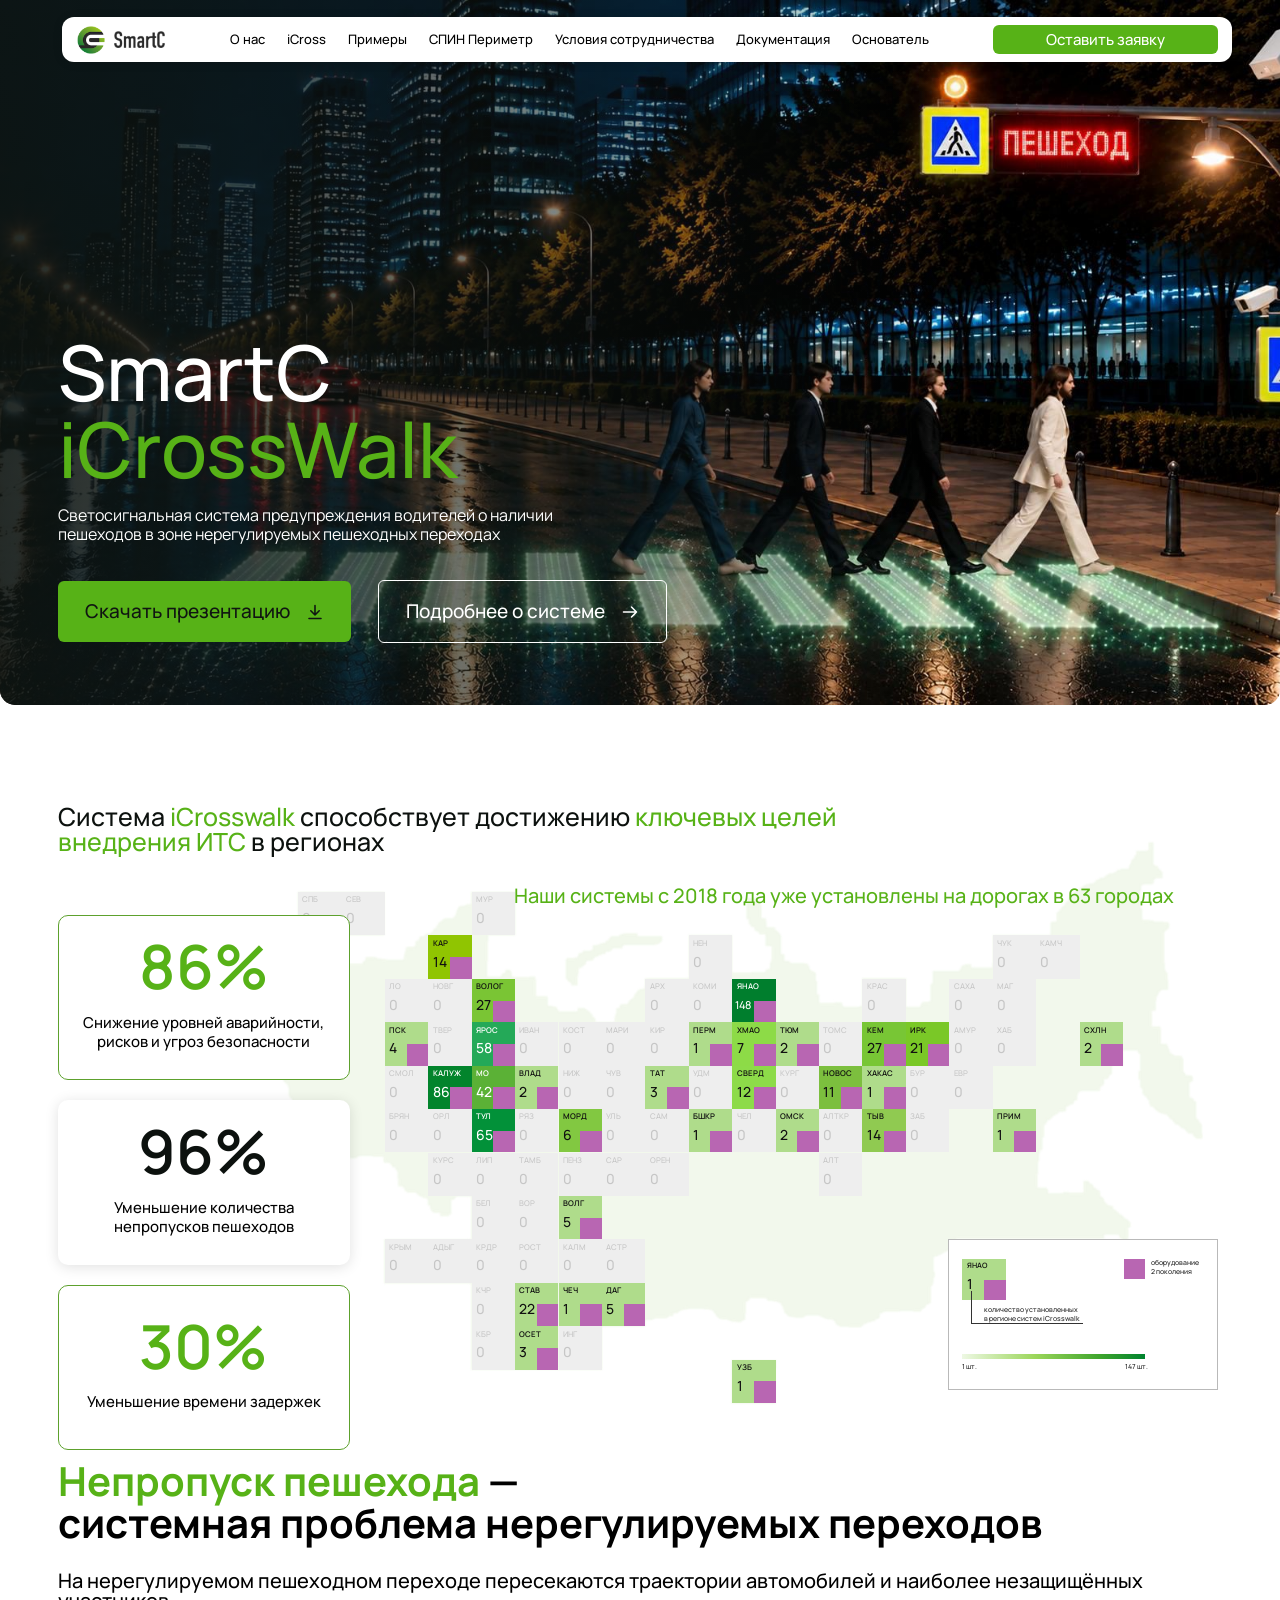
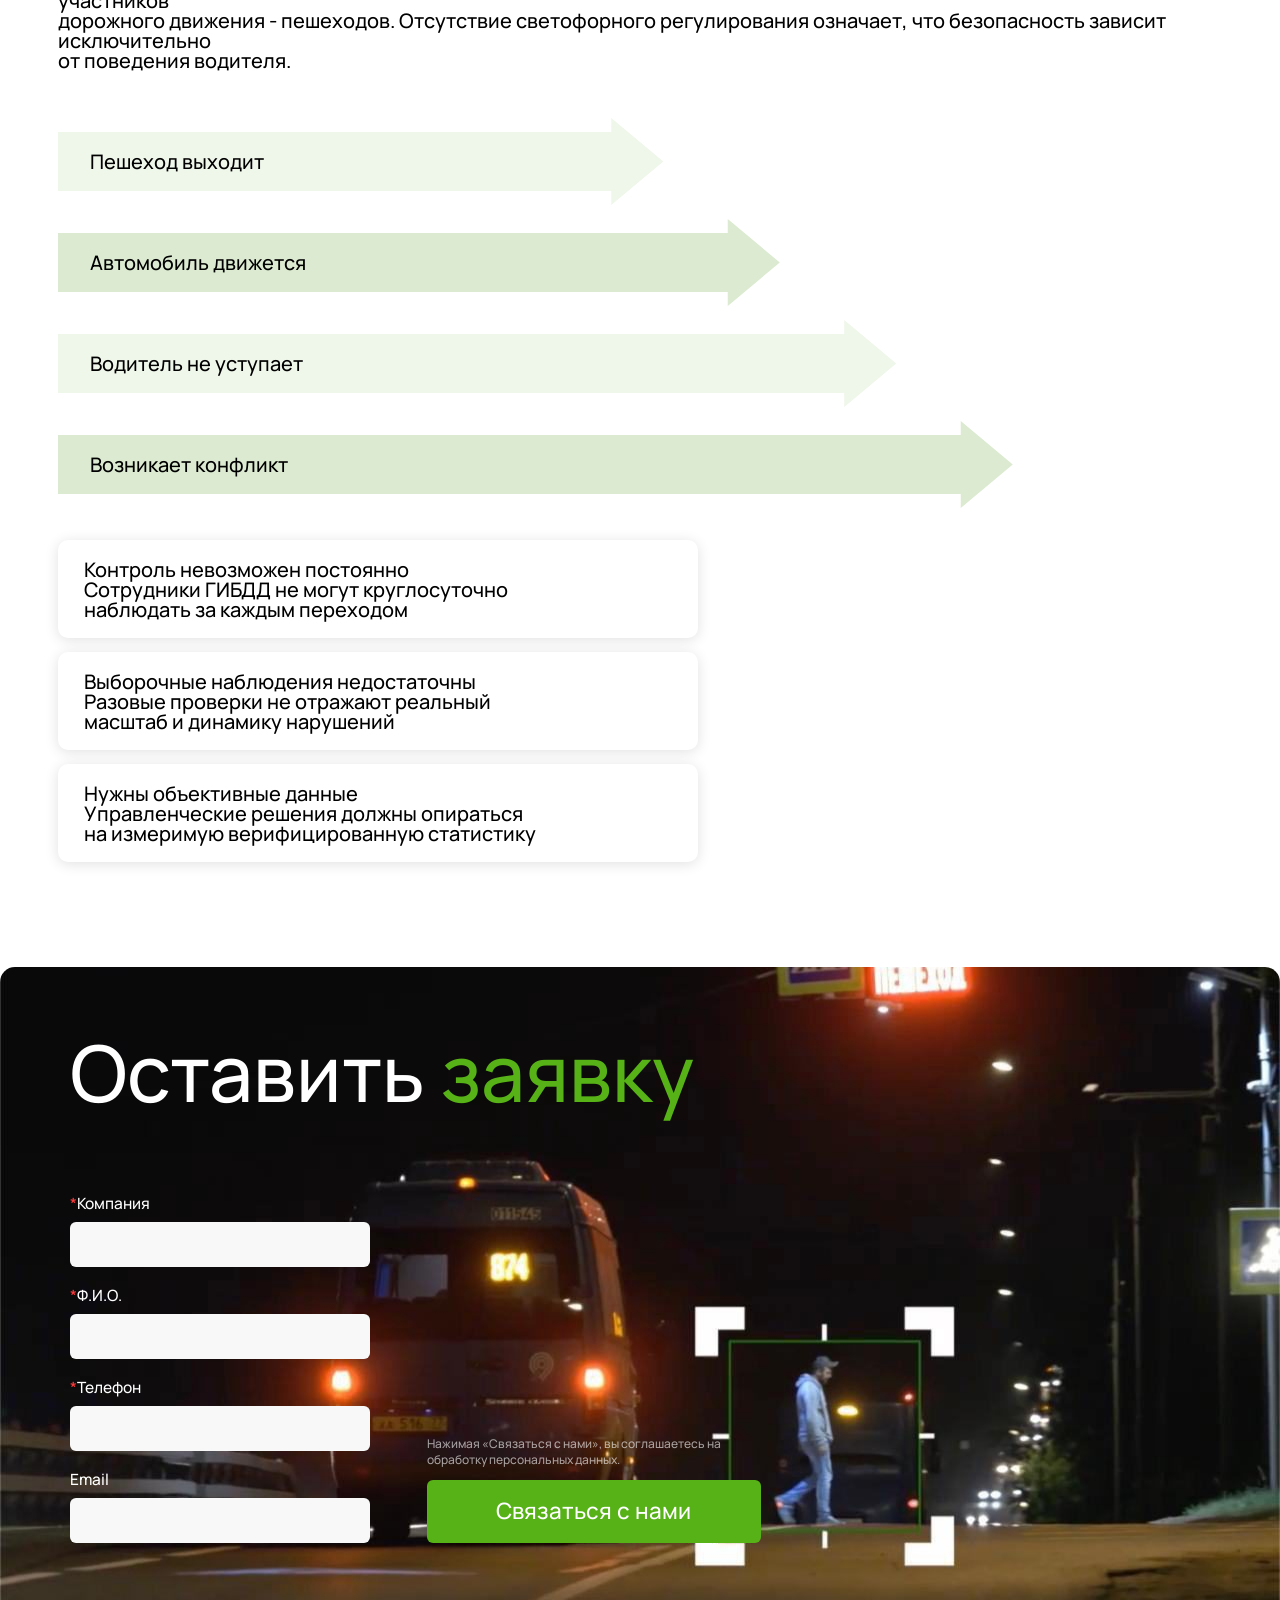
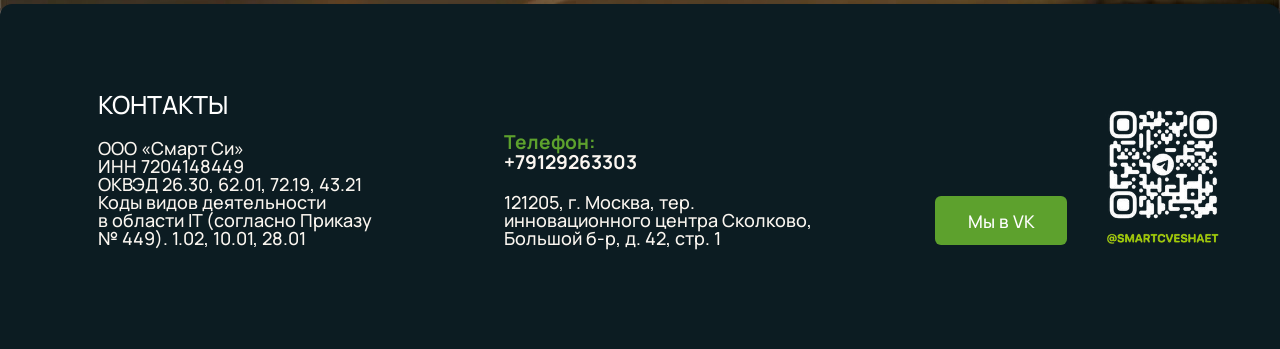
==== commit 17c39288: "Отдельные страницы-вкладки и правки по замечаниям - Каждый раздел снова отдельная страница; меню-вкл" ====
--- a/index.html
+++ b/index.html
@@ -18,27 +18,27 @@
   <link rel="icon" type="image/png" sizes="32x32" href="assets/img/favicon-32.png">
   <link rel="apple-touch-icon" href="assets/img/apple-touch-icon.png">
   <link rel="preload" href="assets/fonts/manrope-cyrillic-wght-normal.woff2" as="font" type="font/woff2" crossorigin>
-  <link rel="stylesheet" href="assets/css/style.css?v=202610202236">
+  <link rel="stylesheet" href="assets/css/style.css?v=202610261351">
 </head>
 <body class="home">
 <header class="site-header">
   <div class="container">
     <nav class="nav" aria-label="Разделы сайта">
       <div class="nav__brand">
-        <a class="nav__logo" href="#top" aria-label="SmartC — в начало">
+        <a class="nav__logo" href="index.html" aria-label="SmartC — на главную">
           <img class="nav__logo-icon" src="assets/img/logo-icon.png" width="28" height="28" alt="">
           <img class="nav__logo-text" src="assets/img/logo-text.png" width="51" height="17" alt="SmartC">
         </a>
         <span class="nav__tagline">Интеллектуальные<br>дорожные системы</span>
       </div>
       <div class="nav__menu" id="site-menu">
-        <a class="nav__link" href="#about" data-target="about">О нас</a>
-        <a class="nav__link" href="#icross" data-target="icross">iCross</a>
-        <a class="nav__link" href="#examples" data-target="examples">Примеры</a>
-        <a class="nav__link" href="#spin" data-target="spin">СПИН Периметр</a>
-        <a class="nav__link" href="#cooperation" data-target="cooperation">Условия сотрудничества</a>
-        <a class="nav__link" href="#documents" data-target="documents">Документация</a>
-        <a class="nav__link" href="#founder" data-target="founder">Основатель</a>
+        <a class="nav__link" href="about.html">О нас</a>
+        <a class="nav__link" href="icrosswalk.html">iCross</a>
+        <a class="nav__link" href="examples.html">Примеры</a>
+        <a class="nav__link" href="spin-perimetr.html">СПИН Периметр</a>
+        <a class="nav__link" href="cooperation.html">Условия сотрудничества</a>
+        <a class="nav__link" href="documents.html">Документация</a>
+        <a class="nav__link" href="founder.html">Основатель</a>
       </div>
       <a class="nav__cta" href="#request">Оставить заявку</a>
     </nav>
@@ -48,12 +48,11 @@
 
   <section class="hero" id="top">
     <div class="container hero__inner">
-      <img class="hero__icon" src="assets/img/logo-icon.png" width="28" height="28" alt="">
       <h1 class="hero__title"><span>SmartC</span><span class="hl">iCrossWalk</span></h1>
       <p class="hero__lead">Светосигнальная система предупреждения водителей о наличии <br class="br-d">пешеходов в зоне нерегулируемых пешеходных переходах</p>
       <div class="hero__actions">
         <a class="btn btn--green" href="files/SmartC-iCrossWalk-2025.pdf" download>Скачать презентацию <svg viewBox="0 0 18 18" fill="none" stroke="currentColor" stroke-width="1.6" stroke-linecap="round" stroke-linejoin="round" aria-hidden="true"><path d="M9 2.5v9.5M4.8 7.8 9 12l4.2-4.2M3 15.5h12"/></svg></a>
-        <a class="btn btn--outline" href="#icross">Подробнее о системе <svg viewBox="0 0 18 18" fill="none" stroke="currentColor" stroke-width="1.6" stroke-linecap="round" stroke-linejoin="round" aria-hidden="true"><path d="M2.5 9h13M10.5 4l5 5-5 5"/></svg></a>
+        <a class="btn btn--outline" href="icrosswalk.html">Подробнее о системе <svg viewBox="0 0 18 18" fill="none" stroke="currentColor" stroke-width="1.6" stroke-linecap="round" stroke-linejoin="round" aria-hidden="true"><path d="M2.5 9h13M10.5 4l5 5-5 5"/></svg></a>
       </div>
     </div>
   </section>
@@ -84,7 +83,7 @@
           <div class="tile tile--on tile--g2" style="--c:4;--r:2;background:#7ac534" title="Вологодская область: 27"><span class="tile__code">ВОЛОГ</span><span class="tile__val">27</span></div>
           <div class="tile" style="--c:8;--r:2"><span class="tile__code">АРХ</span><span class="tile__val">0</span></div>
           <div class="tile" style="--c:9;--r:2"><span class="tile__code">КОМИ</span><span class="tile__val">0</span></div>
-          <div class="tile tile--on tile--g2 tile--light" style="--c:10;--r:2;background:#007e2d" title="Ямало-Ненецкий АО: 148"><span class="tile__code">ЯНАО</span><span class="tile__val">148</span></div>
+          <div class="tile tile--3d tile--on tile--g2 tile--light" style="--c:10;--r:2;background:#007e2d" title="Ямало-Ненецкий АО: 148"><span class="tile__code">ЯНАО</span><span class="tile__val">148</span></div>
           <div class="tile" style="--c:13;--r:2"><span class="tile__code">КРАС</span><span class="tile__val">0</span></div>
           <div class="tile" style="--c:15;--r:2"><span class="tile__code">САХА</span><span class="tile__val">0</span></div>
           <div class="tile" style="--c:16;--r:2"><span class="tile__code">МАГ</span><span class="tile__val">0</span></div>
@@ -184,267 +183,6 @@
     </div>
   </section>
 
-  <!-- ===================== О компании ===================== -->
-  <section class="block block--about" id="about" aria-label="О компании">
-
-  <div class="container">
-    <h2 class="visually-hidden">О компании SmartC</h2>
-    <section class="about-intro">
-      <div class="about-intro__text">
-        <p>Компания <span class="dg">SmartC</span> с 2018 года ведущий <br class="br-d">в России разработчик и производитель <br class="br-d">систем <span class="dg">интеллектуального управления пешеходным трафиком.</span></p>
-        <a class="btn btn--dark about-intro__btn" href="#request">Заказать расчёт стоимости <svg viewBox="0 0 18 18" fill="none" stroke="currentColor" stroke-width="1.6" stroke-linecap="round" stroke-linejoin="round" aria-hidden="true"><path d="M2.5 9h13M10.5 4l5 5-5 5"/></svg></a>
-      </div>
-      <div class="badges" aria-hidden="true">
-        <img src="assets/img/badge-mincifry.png" alt="" width="63" height="63">
-        <img src="assets/img/badge-skolkovo.png" alt="" width="63" height="65">
-        <img src="assets/img/badge-asi.png" alt="" width="63" height="64">
-      </div>
-      <div class="badge-texts">
-        <p>С 2019 года<br>Аккредитованная<br>IT компания</p>
-        <p>С 2021 года<br>резидент Сколково</p>
-        <p>С 2023 года<br>участник АСИ</p>
-      </div>
-      <ul class="about-badges-mobile">
-        <li><img src="assets/img/badge-mincifry.png" alt="Минцифры России" width="56" height="56">С 2019 года — аккредитованная IT компания</li>
-        <li><img src="assets/img/badge-skolkovo.png" alt="Сколково" width="56" height="58">С 2021 года — резидент Сколково</li>
-        <li><img src="assets/img/badge-asi.png" alt="Агентство стратегических инициатив" width="56" height="57">С 2023 года — участник АСИ</li>
-      </ul>
-      <div class="facts">
-        <div class="fact"><p class="fact__num">821</p><p class="fact__label">проектов<br>реализовано</p></div>
-        <div class="fact"><p class="fact__num">3</p><p class="fact__label">подразделения<br>на территории РФ</p></div>
-        <div class="fact"><p class="fact__num">5</p><p class="fact__label">патента<br>зарегистрировано</p></div>
-        <div class="fact"><p class="fact__num">6</p><p class="fact__label">АПК в дорожной<br>сфере разработано</p></div>
-      </div>
-    </section>
-
-    <div class="about-row">
-      <section class="about-card">
-        <h2 class="about-card__title">О НАС</h2>
-        <p class="about-card__text">Наша компания с 2018 года занимается разработкой технологических <br class="br-d">решений в области Smart City.<br>Мы осуществляем полный цикл разработки от НИОКР <br class="br-d">до внедрения проектов на всей территории РФ и странах СНГ.</p>
-      </section>
-      <section class="partners">
-        <h2 class="partners__title">ПАРТНЕРЫ ПРОЕКТА</h2>
-        <ul class="partners__list partners__list--1">
-          <li class="p-mts"><img width="284" height="280" src="assets/img/partner-mts.png" alt="МТС" loading="lazy"></li>
-          <li class="p-beeline"><img width="480" height="97" src="assets/img/partner-beeline.png" alt="Билайн" loading="lazy"></li>
-          <li class="p-rostelecom"><img width="344" height="308" src="assets/img/partner-rostelecom.png" alt="Ростелеком" loading="lazy"></li>
-          <li class="p-voicelink"><img width="480" height="98" src="assets/img/partner-voicelink.png" alt="ВойсЛинк, группа компаний" loading="lazy"></li>
-        </ul>
-        <ul class="partners__list partners__list--2">
-          <li class="p-kamaflow"><img width="280" height="280" src="assets/img/partner-kamaflow.png" alt="Kama Flow Business Launcher" loading="lazy"></li>
-          <li class="p-lobachevsky"><img width="480" height="118" src="assets/img/partner-lobachevsky.png" alt="Лобачевский" loading="lazy"></li>
-          <li class="p-fvc"><img width="480" height="101" src="assets/img/partner-friendlyvc.png" alt="Friendly VC" loading="lazy"></li>
-        </ul>
-      </section>
-    </div>
-
-    <section class="institutes">
-      <h2 class="institutes__title">Институты развития</h2>
-      <div class="institutes__list">
-        <div class="institute institute--skolkovo"><img width="700" height="197" src="assets/img/inst-skolkovo.png" alt="Сколково" loading="lazy"></div>
-        <div class="institute institute--fond"><img width="420" height="215" src="assets/img/inst-fond.png" alt="Фонд содействия инновациям" loading="lazy"></div>
-        <div class="institute institute--tyumen"><img width="220" height="174" src="assets/img/inst-tyumen.png" alt="Герб Тюменской области" loading="lazy"><p>Департамент инвестиционной<br>политики и государственной<br>поддержки предпринимательства<br>Тюменской области</p></div>
-      </div>
-    </section>
-  </div>
-  </section>
-
-  <!-- ===================== Система iCrossWalk ===================== -->
-  <section class="block block--icross" id="icross" aria-label="Система iCrossWalk">
-
-  <div class="container">
-    <section class="product-hero">
-      <h2 class="product-hero__title">Система <span>iCrossWalk</span></h2>
-      <ul class="product-hero__list">
-        <li>Детектор пешеходов</li>
-        <li>Детектор ТС</li>
-        <li>Детектор СИМ</li>
-        <li>Расчет направления движения пешеходов</li>
-      </ul>
-      <div class="product-hero__actions">
-        <a class="btn btn--lime" href="files/SmartC-iCrossWalk-2025.pdf" download>Скачать презентацию <svg viewBox="0 0 18 18" fill="none" stroke="currentColor" stroke-width="1.6" stroke-linecap="round" stroke-linejoin="round" aria-hidden="true"><path d="M9 2.5v9.5M4.8 7.8 9 12l4.2-4.2M3 15.5h12"/></svg></a>
-        <p class="price-tag price-tag--glass">Стоимость АПК от 1,2 млн до 2 млн <br class="br-d">в зависимости от комплектации</p>
-      </div>
-    </section>
-
-    <section class="composition" aria-labelledby="comp-title">
-      <h2 class="h2 composition__title" id="comp-title">Состав светосигнальной системы<br>предупреждения <span class="hl">iCrossWalk</span></h2>
-      <div class="composition__grid">
-      <div class="composition__col">
-        <div class="comp-card is-active">
-          <div><h3 class="comp-card__title">Шкаф управления<br>с локальным сервером с ИИ</h3><p class="comp-card__text">Детектор пешеходов, ТС, СИМ, определение траектории движения, управление сигнальными элементами</p></div>
-          <img width="360" height="240" class="comp-card__icon" src="assets/img/comp-cabinet.png" alt="" style="width:130px" loading="lazy">
-        </div>
-        <div class="comp-card">
-          <div><h3 class="comp-card__title">Прожекторы освещения</h3><p class="comp-card__text">Дополнительное освещение зоны перехода</p></div>
-          <img width="336" height="246" class="comp-card__icon" src="assets/img/comp-lighting.png" alt="" style="width:84px" loading="lazy">
-        </div>
-        <div class="comp-card">
-          <div><h3 class="comp-card__title">Видеодетекторы</h3><p class="comp-card__text">Распознавание пешеходов с точностью 97% при помощи нейросетей глубокого обучения. Видеозапись процесса движения человека.</p></div>
-          <img width="360" height="282" class="comp-card__icon" src="assets/img/comp-video.png" alt="" style="width:108px" loading="lazy">
-        </div>
-      </div>
-      <div class="composition__col">
-        <div class="comp-card">
-          <div><h3 class="comp-card__title">Проекция дорожной разметки 1.14.1</h3><p class="comp-card__text">Привлечение внимания водителей к пешеходному переходу.</p></div>
-          <img width="360" height="306" class="comp-card__icon" src="assets/img/comp-projection.png" alt="" style="width:108px" loading="lazy">
-        </div>
-        <div class="comp-card">
-          <div><h3 class="comp-card__title">Информационное табло "ПЕШЕХОД"</h3><p class="comp-card__text">Информирование водителей о нахождении пешеходов на дороге</p></div>
-          <img width="360" height="249" class="comp-card__icon" src="assets/img/comp-board.png" alt="" style="width:148px" loading="lazy">
-        </div>
-        <div class="comp-card">
-          <div><h3 class="comp-card__title">Светодиодный дорожный знак</h3><p class="comp-card__text">Подсветка дорожного знака 5.19.1 в вечернее время</p></div>
-          <img width="313" height="270" class="comp-card__icon" src="assets/img/comp-sign.png" alt="" style="width:82px" loading="lazy">
-        </div>
-      </div>
-      </div>
-    </section>
-  </div>
-  </section>
-
-  <!-- ===================== Примеры реализации ===================== -->
-  <section class="block block--examples" id="examples" aria-label="Примеры реализации">
-
-  <section class="container examples">
-    <h2 class="h2 examples__title">Примеры реализации</h2>
-    <div class="examples__grid">
-      <figure class="example" style="margin:0">
-        <div class="example__media"><img class="example__img" src="assets/img/pedestrian-detection.jpg" alt="Система iCrossWalk, г. Москва" loading="lazy" width="430" height="260"></div>
-        <figcaption class="example__caption">г. Москва</figcaption>
-      </figure>
-      <figure class="example" style="margin:0">
-        <div class="example__media"><img class="example__img" src="assets/img/example-ekaterinburg.jpg" alt="Система iCrossWalk, г. Екатеринбург" loading="lazy" width="430" height="260"></div>
-        <figcaption class="example__caption">г. Екатеринбург</figcaption>
-      </figure>
-      <figure class="example" style="margin:0">
-        <div class="example__media"><img class="example__img" src="assets/img/example-kazan.jpg" alt="Система iCrossWalk, г. Казань" loading="lazy" width="430" height="260"></div>
-        <figcaption class="example__caption">г. Казань</figcaption>
-      </figure>
-      <figure class="example" style="margin:0">
-        <div class="example__media"><img class="example__img" src="assets/img/example-samara.jpg" alt="Система iCrossWalk, г. Самара" loading="lazy" width="430" height="260"></div>
-        <figcaption class="example__caption">г. Самара</figcaption>
-      </figure>
-      <figure class="example" style="margin:0">
-        <div class="example__media"><img class="example__img" src="assets/img/example-moscow-2.jpg" alt="Система iCrossWalk, г. Москва" loading="lazy" width="430" height="260"></div>
-        <figcaption class="example__caption">г. Москва</figcaption>
-      </figure>
-      <figure class="example" style="margin:0">
-        <div class="example__media"><img class="example__img" src="assets/img/example-nizhny-novgorod.jpg" alt="Система iCrossWalk, г. Нижний Новгород" loading="lazy" width="430" height="260"></div>
-        <figcaption class="example__caption">г. Нижний Новгород</figcaption>
-      </figure>
-    </div>
-    <p class="examples__note">*Дополнительные примеры по запросу</p>
-  </section>
-  </section>
-
-  <!-- ===================== СПИН Периметр ===================== -->
-  <section class="block block--spin" id="spin" aria-label="СПИН Периметр">
-
-  <div class="container">
-    <section class="spin">
-      <div class="spin__media"><img src="assets/img/spin-perimetr.jpg" alt="Кадры фиксации нарушения системой СПИН Периметр: пешеходный переход, автомобиль и распознанный госномер" width="723" height="644"></div>
-      <div class="spin__body">
-        <h2 class="spin__title">Система<br>фотовидеофиксации<br>СПИН Периметр</h2>
-        <ul class="spin__list">
-          <li>Автоматическая фиксация непропуска пешеходов</li>
-          <li>Распознавание ГРЗ (Россия, СНГ) — точность 98%</li>
-          <li>Интеграция с системой Паутина, передача материала в ЦАФАП</li>
-          <li>В перспективе: выезд на встречную полосу, движение по обочине и автобусной полосе, остановка на пешеходном переходе</li>
-        </ul>
-        <div class="spin__actions">
-          <a class="btn btn--lime" href="files/SmartC-SPIN-Perimetr-2025.pdf" download>Скачать презентацию <svg viewBox="0 0 18 18" fill="none" stroke="currentColor" stroke-width="1.6" stroke-linecap="round" stroke-linejoin="round" aria-hidden="true"><path d="M9 2.5v9.5M4.8 7.8 9 12l4.2-4.2M3 15.5h12"/></svg></a>
-          <p class="price-tag price-tag--solid">Стоимость АПК от 1 млн до 1,7 млн <br class="br-d">в зависимости от комплектации</p>
-        </div>
-      </div>
-    </section>
-  </div>
-  </section>
-
-  <!-- ===================== Условия сотрудничества ===================== -->
-  <section class="block block--cooperation" id="cooperation" aria-label="Условия сотрудничества">
-
-  <section class="container coop">
-    <h2 class="h2 coop__title">Условия сотрудничества <span class="hl">с регионом</span></h2>
-    <ol class="coop__list" style="list-style:none;margin-bottom:0">
-      <li class="coop-item"><span class="coop-item__num">1</span><p class="coop-item__text">Бесплатное<br>тестирование<br>3–6 месяцев<br>на одном переходе</p></li>
-      <li class="coop-item"><span class="coop-item__num">2</span><p class="coop-item__text">Гибкие модели<br>поставки:<br>CAPEX и OPEX</p></li>
-      <li class="coop-item"><span class="coop-item__num">3</span><p class="coop-item__text">Полный цикл<br>от СМР до интеграции<br>— «под ключ»</p></li>
-      <li class="coop-item"><span class="coop-item__num">4</span><p class="coop-item__text">Масштабирование<br>на региональном<br>уровне</p></li>
-    </ol>
-  </section>
-  <figure class="coop-scheme" style="margin-bottom:0;margin-left:0;margin-right:0">
-    <img src="assets/img/cooperation-scheme.jpg" width="1531" height="1027" loading="lazy"
-         alt="Схема работы iCrossWalk: проектор для проекции дорожной разметки 1.14.1, усиленная подсветка НПП в тёмное время суток, светодиодный знак 5.19.1, табло «ПЕШЕХОД». Проекция работает в тёмное время суток и при плохой погоде.">
-  </figure>
-  </section>
-
-  <!-- ===================== Документация ===================== -->
-  <section class="block block--documents" id="documents" aria-label="Документация">
-
-  <div class="container">
-    <section class="docs">
-      <h2 class="h2 docs__title"><span class="hl">Нормативные</span> документы и сертификация</h2>
-      <div class="docs-card">
-        <div class="docs-list">
-          <div class="docs-list__col">
-          <div class="doc-item"><img class="doc-item__icon" src="assets/img/icon-document.png" alt="" width="33" height="43"><p class="doc-item__text">СП 396.1325800.2018 (пункт 7.1.3)</p></div>
-          <div class="doc-item doc-item--tall"><img class="doc-item__icon" src="assets/img/icon-document.png" alt="" width="33" height="43"><p class="doc-item__text">Реестр российского ПО — номер 15277<br>(для «Smart детектор»)</p></div>
-          <div class="doc-item doc-item--tall"><img class="doc-item__icon" src="assets/img/icon-document.png" alt="" width="33" height="43"><p class="doc-item__text">Разработка ГОСТ совместно с ТК57 и ТК418<br>(в процессе)</p></div>
-          <div class="doc-item doc-item--tall"><img class="doc-item__icon" src="assets/img/icon-document.png" alt="" width="33" height="43"><p class="doc-item__text">СПИН Периметр включён в Государственный реестр <br class="br-d">средств измерений.&nbsp; Регистрационный № 104-10-4740</p></div>
-          </div>
-          <div class="docs-list__col">
-          <div class="doc-item"><img class="doc-item__icon" src="assets/img/icon-document.png" alt="" width="33" height="43"><p class="doc-item__text">Реестр новых наилучших продуктов РОСДОРНИИ:<br><a href="https://rnnt.ru/productions/10079923" target="_blank" rel="noopener">https://rnnt.ru/productions/10079923</a><br><a href="https://rnnt.ru/documents/10079902" target="_blank" rel="noopener">https://rnnt.ru/documents/10079902</a></p></div>
-          <div class="doc-item"><img class="doc-item__icon" src="assets/img/icon-document.png" alt="" width="33" height="43"><p class="doc-item__text">Каталог ГИСП, реестр российской промышленной <br class="br-d">продукции:<br><a href="https://gisp.gov.ru/goods/#/product/5750234" target="_blank" rel="noopener">https://gisp.gov.ru/goods/#/product/5750234</a><br><a href="https://gisp.gov.ru/goods/#/product/5750293" target="_blank" rel="noopener">https://gisp.gov.ru/goods/#/product/5750293</a></p></div>
-          </div>
-        </div>
-        <div class="gov-logos">
-          <img width="760" height="322" src="assets/img/gov-minstroy.png" alt="Минстрой России" loading="lazy">
-          <img width="760" height="136" src="assets/img/gov-minpromtorg.png" alt="Минпромторг России" loading="lazy">
-          <img width="760" height="352" src="assets/img/gov-rosstandart.png" alt="Росстандарт" loading="lazy">
-        </div>
-      </div>
-    </section>
-
-    <section class="letters" aria-labelledby="letters-title">
-      <h2 class="h2 letters__title" id="letters-title">Рекомендательные письма и отчеты</h2>
-      <div class="letters__rows">
-        <div class="letters__row">
-        <a class="letter" href="assets/img/doc-1.jpg" data-lightbox style="--ar:0.733"><img width="700" height="954" src="assets/img/doc-1-thumb.jpg" alt="Описание изобретения к патенту RU 2759470" loading="lazy"></a>
-        <a class="letter" href="assets/img/doc-2.jpg" data-lightbox style="--ar:0.707"><img width="700" height="990" src="assets/img/doc-2-thumb.jpg" alt="Заключение ФБУ «НИЦ ПМ — Ростест» по результатам испытаний СПИН Периметр" loading="lazy"></a>
-        <a class="letter" href="assets/img/doc-3.jpg" data-lightbox style="--ar:0.772"><img width="700" height="907" src="assets/img/doc-3-thumb.jpg" alt="Декларация о соответствии ЕАЭС — система фотовидеофиксации СПИН Периметр" loading="lazy"></a>
-        <a class="letter" href="assets/img/doc-4.jpg" data-lightbox style="--ar:0.709"><img width="700" height="987" src="assets/img/doc-4-thumb.jpg" alt="Патент на изобретение № 2759470" loading="lazy"></a>
-        </div>
-        <div class="letters__row">
-        <a class="letter" href="assets/img/doc-5.jpg" data-lightbox style="--ar:0.702"><img width="700" height="997" src="assets/img/doc-5-thumb.jpg" alt="Свидетельство о государственной регистрации программы для ЭВМ № 2022612761 «SmartC Detector»" loading="lazy"></a>
-        <a class="letter" href="assets/img/doc-6.jpg" data-lightbox style="--ar:0.782"><img width="700" height="895" src="assets/img/doc-6-thumb.jpg" alt="Декларация о соответствии ЕАЭС — светосигнальная система iCrossWalk" loading="lazy"></a>
-        <a class="letter" href="assets/img/doc-7.jpg" data-lightbox style="--ar:1.244"><img width="700" height="563" src="assets/img/doc-7-thumb.jpg" alt="Выписка из реестра российской промышленной продукции" loading="lazy"></a>
-        </div>
-      </div>
-    </section>
-  </div>
-  </section>
-
-  <!-- ===================== Основатель ===================== -->
-  <section class="block block--founder" id="founder" aria-label="Основатель">
-
-  <div class="container">
-    <section class="founder">
-      <div class="founder__photo"><img src="assets/img/founder.jpg" alt="Анисимов Илья Александрович" width="508" height="704"></div>
-      <div class="founder__body">
-        <p class="founder__role"><span>Основатель компании</span><span>Генеральный директор, к.т.н., доцент.</span></p>
-        <h2 class="founder__name"><span>Анисимов</span><span>Илья</span><span>Александрович</span></h2>
-        <div class="founder__line"></div>
-        <p class="founder__lead">Эксперт Федерального реестра экспертов направления «Транспортные и космические системы». Участник разработки изменений 3 в СП396 "Улицы и дороги населённых пунктов. Правила градостроительного проектирования". 2024 г.</p>
-        <div class="founder__cards">
-          <div class="founder-card">Участник разработки "Стратегии научно-технического развития России" до 2030 года. 2018 г. Руководитель подпроекта "Тюменская область - регион транспорта будущего" в рамках приоритетного проекта "Технополис" опорного Тюменского индустриального университета 2018-2020 г.<br>Директор программы "Робототехника и автономные системы" Передовой инженерной школы Тюменского государственного университета в 2024-25 годах.</div>
-          <div class="founder-card">Руководитель госзадания на тему: "Исследование рабочего процесса ДВС при управлении механическим КПД и работе на технологических жидкостях, модифицированных СВЧ-излучением" № 9.9670.2017/БЧ. 2017-2019 год.<br>Руководитель госзадания: Новые закономерности и решения для функционирования городских транспортных систем в парадигме «Переход от владения личным автомобилем к мобильности как услуге» 2020-22 год.</div>
-        </div>
-      </div>
-    </section>
-  </div>
-  </section>
-
   <!-- ===================== Заявка ===================== -->
   <section class="request" id="request" aria-labelledby="request-title">
     <div class="container request__inner">
@@ -502,6 +240,6 @@
     </div>
   </div>
 </footer>
-<script src="assets/js/main.js?v=202610202236" defer></script>
+<script src="assets/js/main.js?v=202610261351" defer></script>
 </body>
 </html>
--- a/assets/css/style.css
+++ b/assets/css/style.css
@@ -53,7 +53,7 @@
 
 /* ---------- База ---------- */
 *, *::before, *::after { box-sizing: border-box; }
-html { scroll-behavior: smooth; -webkit-text-size-adjust: 100%; }
+html { -webkit-text-size-adjust: 100%; }
 body {
   margin: 0;
   font-family: "Manrope", system-ui, -apple-system, "Segoe UI", Roboto, Arial, sans-serif;
@@ -168,7 +168,7 @@
 }
 .nav__brand { display: flex; align-items: center; flex: none; }
 .nav__logo { display: flex; align-items: center; gap: 9px; }
-.nav__logo-icon { width: 28px; height: 28px; transition: opacity .25s; }
+.nav__logo-icon { width: 28px; height: 28px; }
 .nav__logo-text { width: 51px; height: auto; }
 .nav__tagline {
   margin-left: 22px;
@@ -208,9 +208,6 @@
   transition: background-color .2s;
 }
 .nav__cta:hover { background: #63c41f; }
-/* На главной в шапке нет значка логотипа (он стоит в первом экране) — появляется при прокрутке */
-.home .nav__logo-icon { opacity: 0; }
-.home.is-scrolled .nav__logo-icon { opacity: 1; }
 .home { --nav-top: 17px; }
 
 /* ==========================================================================
@@ -298,13 +295,6 @@
               rgba(13, 20, 17, 0) 75%);
 }
 .hero__inner { position: relative; padding-bottom: 62px; }
-.hero__icon {
-  position: absolute;
-  left: calc(var(--gutter) + 17px);
-  top: -129px;
-  width: 28px;
-  height: 28px;
-}
 .hero__title {
   font-size: 76.8px;
   line-height: 77px;
@@ -432,6 +422,12 @@
   top: calc(var(--t) * .44);
   font-size: calc(var(--t) * .32);
   line-height: 1;
+}
+.tile__code, .tile__val { z-index: 1; }   /* цифры поверх фиолетового квадрата */
+.tile--3d .tile__val {                    /* трёхзначные числа (ЯНАО — 148) */
+  left: calc(var(--t) * .07);
+  top: calc(var(--t) * .48);
+  font-size: calc(var(--t) * .25);
 }
 .tile--on { color: #111; }
 .tile--on .tile__code { font-weight: 600; }
@@ -1166,10 +1162,15 @@
 }
 .coop-item__text { font-size: 18px; line-height: 25px; font-weight: 500; }
 .coop-scheme {
-  margin-top: 28px;
+  /* картинка целиком помещается в экран: ширина ограничена высотой окна (пропорции 1531×1027) */
+  width: min(calc(100% - var(--gutter) * 2), var(--container), calc((100vh - var(--header-space, 59px) - 48px) * 1.4907));
+  margin: 28px auto 0;
   border-radius: 15px;
   overflow: hidden;
   background: #020812;
+}
+@supports (height: 100svh) {
+  .coop-scheme { width: min(calc(100% - var(--gutter) * 2), var(--container), calc((100svh - var(--header-space, 59px) - 48px) * 1.4907)); }
 }
 .coop-scheme img { width: 100%; height: auto; }
 
@@ -1340,12 +1341,9 @@
   .nav__link:hover { color: inherit; background: var(--mint-2); }
   .nav__link.is-active { background: var(--green); color: #fff; font-weight: 600; }
   .nav__link.is-active:hover { color: #fff; }
-  .home .nav__logo-icon { opacity: 1; }
 }
 
 @media (max-width: 1100px) {
-  .home .nav__logo-icon { opacity: 1; }
-  .hero__icon { display: none; }
   .goals__title br { display: none; }
 
   .footer { grid-template-columns: 1fr 1fr; gap: 36px 32px; padding: 64px 0 64px; align-items: start; }
@@ -1508,6 +1506,5 @@
 }
 
 @media (prefers-reduced-motion: reduce) {
-  html { scroll-behavior: auto; }
   *, *::before, *::after { transition: none !important; }
 }
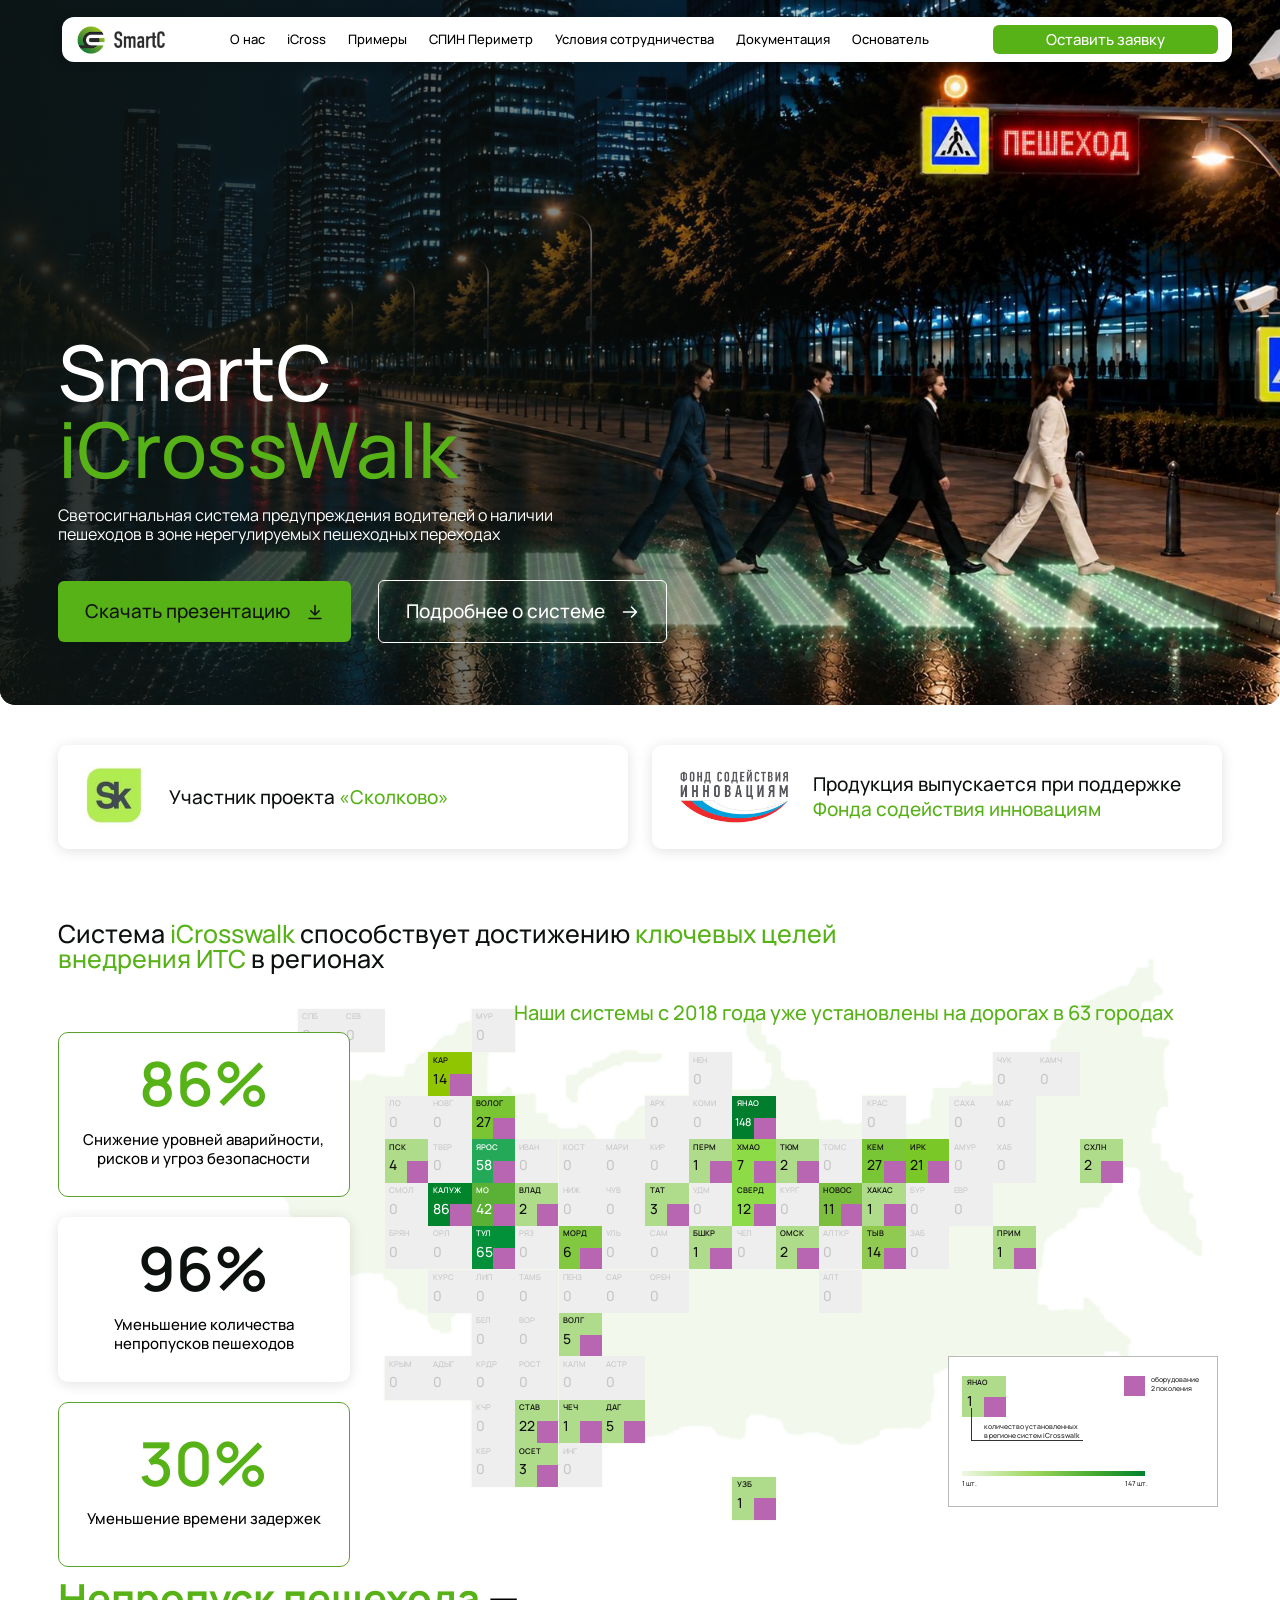
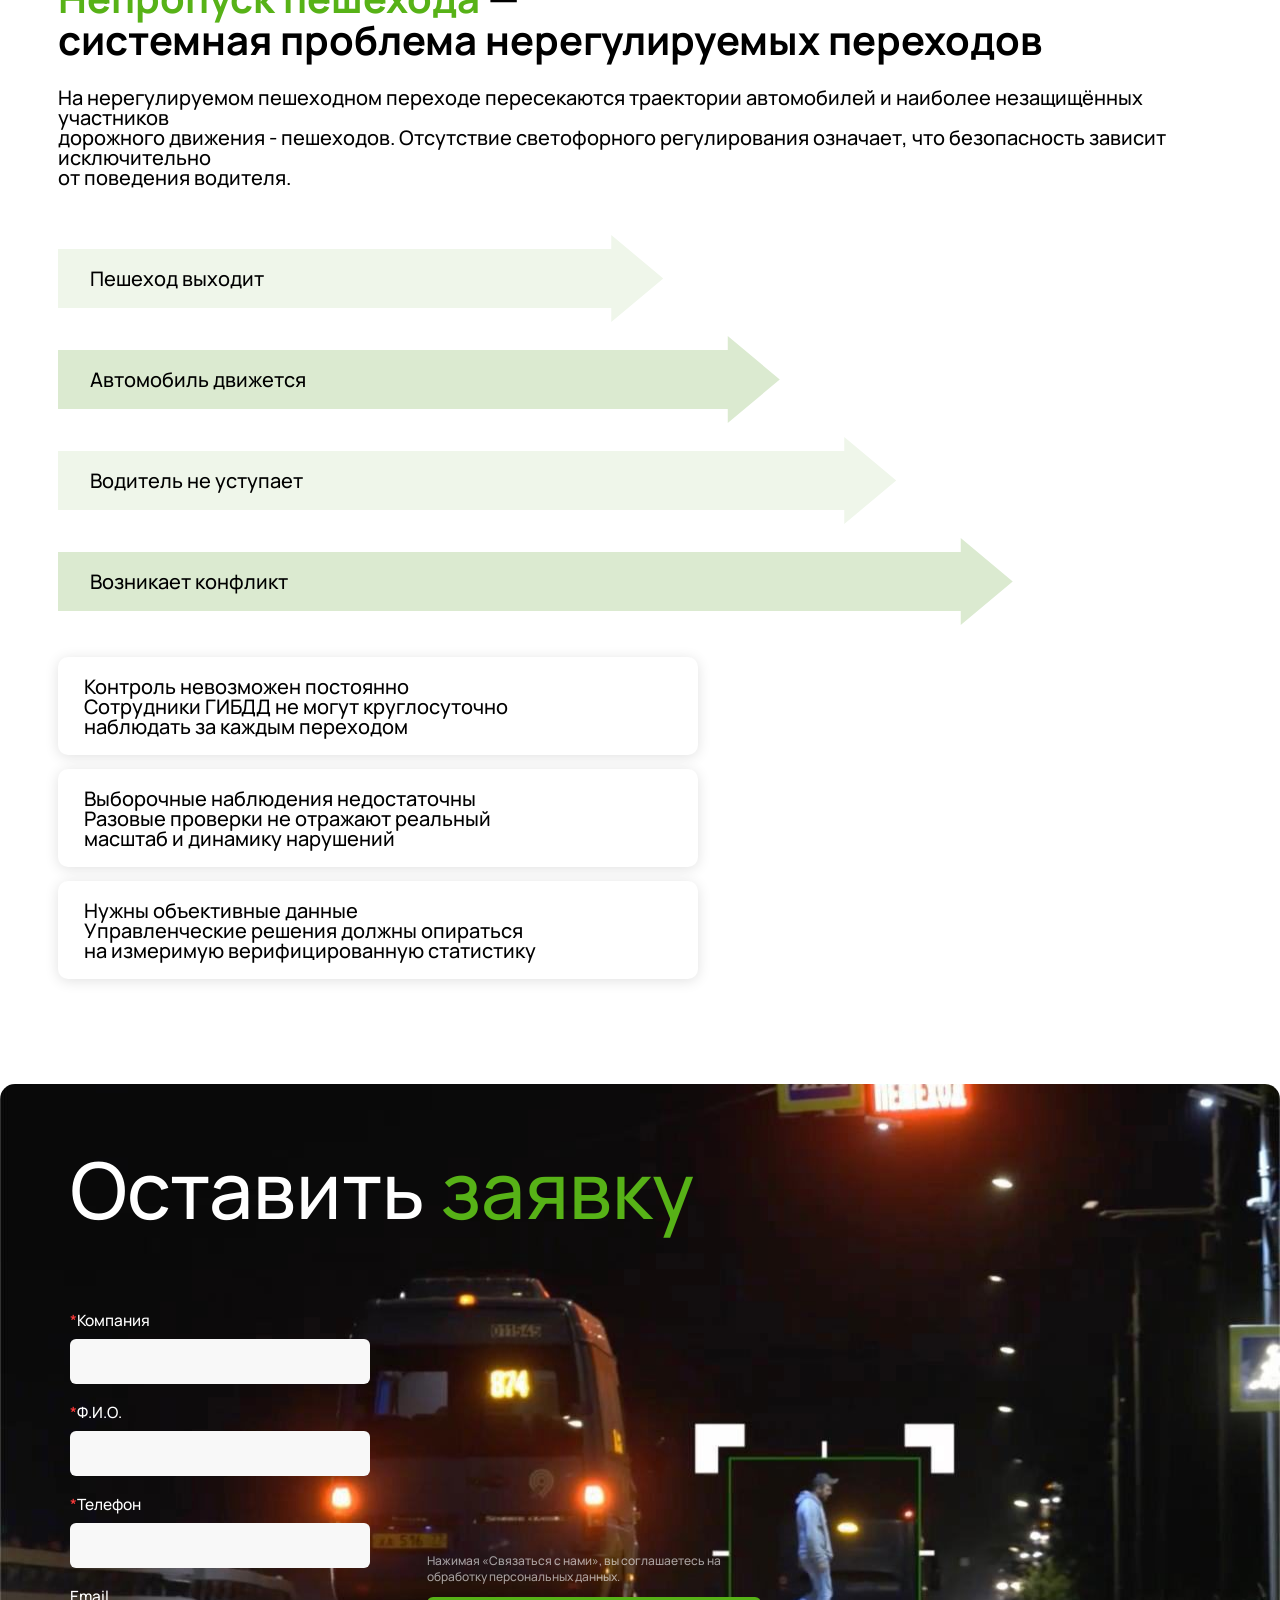
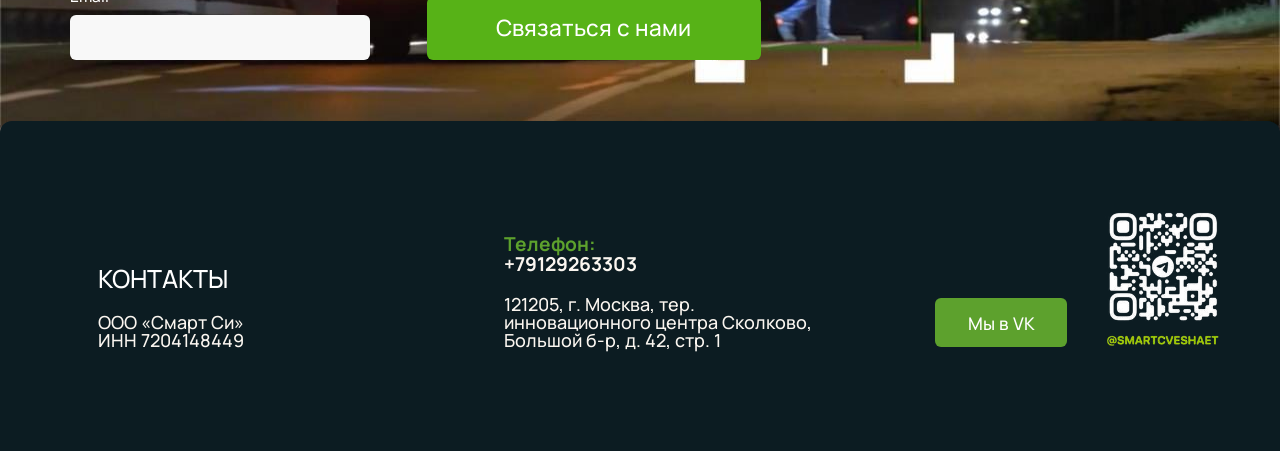
==== commit db757121: "Документы, подвал, Сколково и Фонд содействия инновациям - Документация: убран заголовок «Рекомендат" ====
--- a/index.html
+++ b/index.html
@@ -18,7 +18,7 @@
   <link rel="icon" type="image/png" sizes="32x32" href="assets/img/favicon-32.png">
   <link rel="apple-touch-icon" href="assets/img/apple-touch-icon.png">
   <link rel="preload" href="assets/fonts/manrope-cyrillic-wght-normal.woff2" as="font" type="font/woff2" crossorigin>
-  <link rel="stylesheet" href="assets/css/style.css?v=202610261351">
+  <link rel="stylesheet" href="assets/css/style.css?v=202610301420">
 </head>
 <body class="home">
 <header class="site-header">
@@ -54,6 +54,17 @@
         <a class="btn btn--green" href="files/SmartC-iCrossWalk-2025.pdf" download>Скачать презентацию <svg viewBox="0 0 18 18" fill="none" stroke="currentColor" stroke-width="1.6" stroke-linecap="round" stroke-linejoin="round" aria-hidden="true"><path d="M9 2.5v9.5M4.8 7.8 9 12l4.2-4.2M3 15.5h12"/></svg></a>
         <a class="btn btn--outline" href="icrosswalk.html">Подробнее о системе <svg viewBox="0 0 18 18" fill="none" stroke="currentColor" stroke-width="1.6" stroke-linecap="round" stroke-linejoin="round" aria-hidden="true"><path d="M2.5 9h13M10.5 4l5 5-5 5"/></svg></a>
       </div>
+    </div>
+  </section>
+
+  <section class="support container" aria-label="Институты развития">
+    <div class="support__item">
+      <img class="support__logo" src="assets/img/badge-skolkovo.png" width="200" height="208" alt="Сколково">
+      <p class="support__text">Участник проекта <span class="hl">«Сколково»</span></p>
+    </div>
+    <div class="support__item">
+      <img class="support__logo support__logo--fond" src="assets/img/inst-fond.png" width="420" height="215" alt="Фонд содействия инновациям">
+      <p class="support__text">Продукция выпускается при поддержке <span class="hl">Фонда содействия инновациям</span></p>
     </div>
   </section>
 
@@ -222,7 +233,7 @@
     <div class="footer">
       <div class="footer__col">
         <h2 class="footer__title">КОНТАКТЫ</h2>
-        <p class="footer__text">ООО «Смарт Си»<br>ИНН 7204148449<br>ОКВЭД 26.30, 62.01, 72.19, 43.21<br>Коды видов деятельности<br>в области IT (согласно Приказу<br>№ 449). 1.02, 10.01, 28.01</p>
+        <p class="footer__text">ООО «Смарт Си»<br>ИНН 7204148449</p>
       </div>
       <div class="footer__col">
         <span class="footer__phone-label">Телефон:</span>
@@ -240,6 +251,6 @@
     </div>
   </div>
 </footer>
-<script src="assets/js/main.js?v=202610261351" defer></script>
+<script src="assets/js/main.js?v=202610301420" defer></script>
 </body>
 </html>
--- a/assets/css/style.css
+++ b/assets/css/style.css
@@ -316,8 +316,33 @@
 }
 .hero__actions .btn--outline { height: 63px; margin-top: -1px; }
 
+/* ---------- Сколково и Фонд содействия инновациям ---------- */
+.support {
+  display: flex;
+  gap: 24px;
+  padding-top: 40px;
+}
+.support__item {
+  flex: 1 1 0;
+  display: flex;
+  align-items: center;
+  gap: 24px;
+  min-height: 104px;
+  padding: 18px 28px;
+  border-radius: var(--radius);
+  background: #fff;
+  box-shadow: var(--shadow);
+}
+.support__logo { flex: none; width: auto; height: 62px; }
+.support__logo--fond { height: 56px; }
+.support__text {
+  font-size: 19px;
+  line-height: 1.3;
+  color: var(--ink);
+}
+
 /* ---------- Ключевые цели + карта ---------- */
-.goals { padding-top: 99px; }
+.goals { padding-top: 72px; }
 .goals__title {
   font-size: 25px;
   line-height: 25px;
@@ -1076,9 +1101,7 @@
 .gov-logos img:nth-child(2) { width: 325px; }
 .gov-logos img:nth-child(3) { width: 366px; }
 
-.letters { margin-top: 104px; }
-.letters__title { margin-left: 6px; }
-.letters__rows { margin-top: 28px; }
+.letters { margin-top: 64px; }
 .letters__row { display: flex; }
 .letter {
   flex: var(--ar) 1 0;
@@ -1371,6 +1394,8 @@
   .request__side { width: 100%; max-width: 420px; }
   .request__submit { width: 100%; }
 
+  .support { flex-direction: column; gap: 14px; }
+  .support__item { flex: none; min-height: 0; }
 
   .map-wrap { margin-top: 8px; overflow-x: auto; -webkit-overflow-scrolling: touch; padding-bottom: 8px; }
   .ru-map { --t: 38px; margin-top: calc(var(--t) * 1.2); }
@@ -1412,7 +1437,12 @@
   .hero__actions .btn--outline { height: 56px; margin-top: 0; }
   .price-tag { width: 100%; font-size: 16px; line-height: 1.2; }
 
-  .goals { padding-top: 56px; }
+  .support { gap: 12px; padding-top: 24px; }
+  .support__item { gap: 16px; padding: 14px 16px; }
+  .support__logo { height: 48px; }
+  .support__logo--fond { height: 40px; }
+  .support__text { font-size: 16px; }
+  .goals { padding-top: 48px; }
   .goals__title { font-size: 21px; line-height: 1.2; }
   .goals__stats { flex-direction: column; }
   .stat { height: 140px; }
@@ -1473,7 +1503,7 @@
   .doc-item { padding: 14px; align-items: flex-start; }
   .doc-item__text { font-size: 15px; line-height: 1.45; }
   .doc-item__icon { width: 28px; margin-right: 14px; }
-  .letters { margin-top: 56px; }
+  .letters { margin-top: 36px; }
   .letter { flex: 1 1 100%; }
   .lightbox { padding: 64px 8px; }
   .lightbox__prev, .lightbox__next { top: auto; bottom: 10px; margin: 0; }
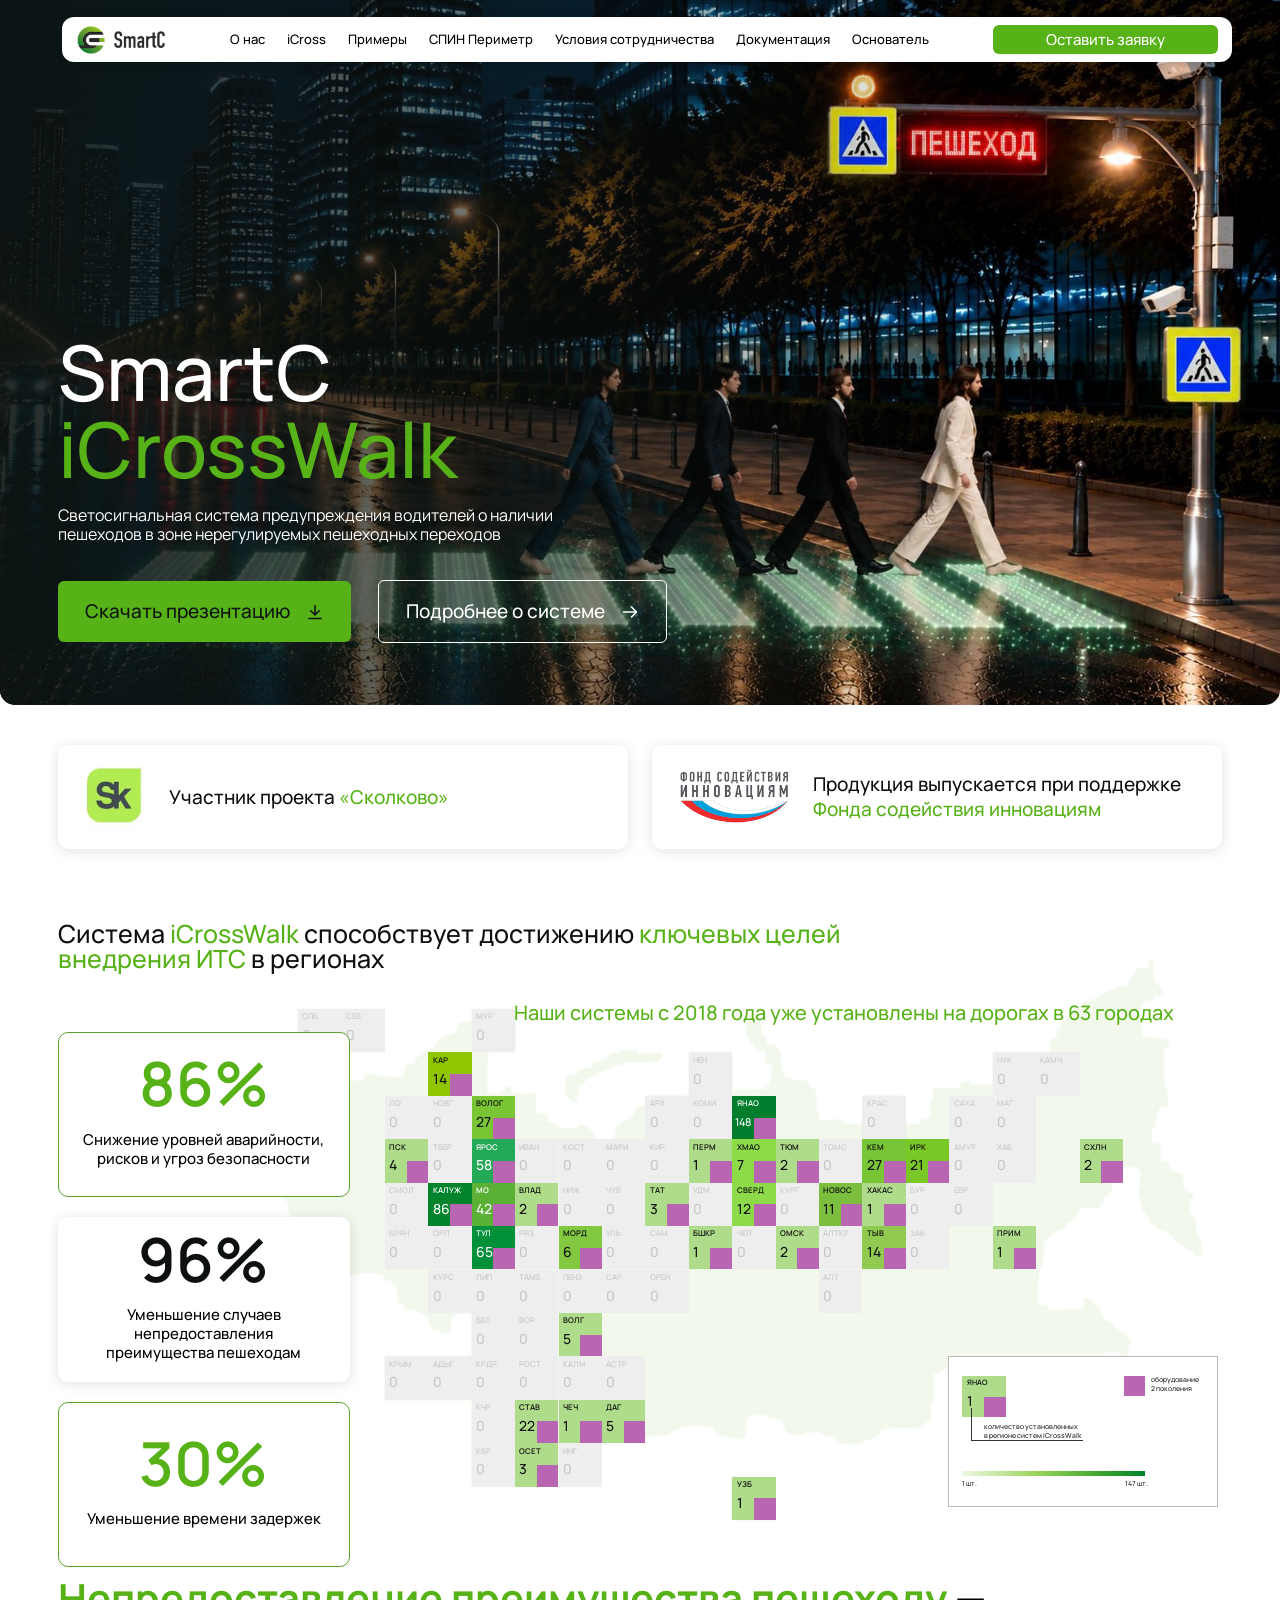
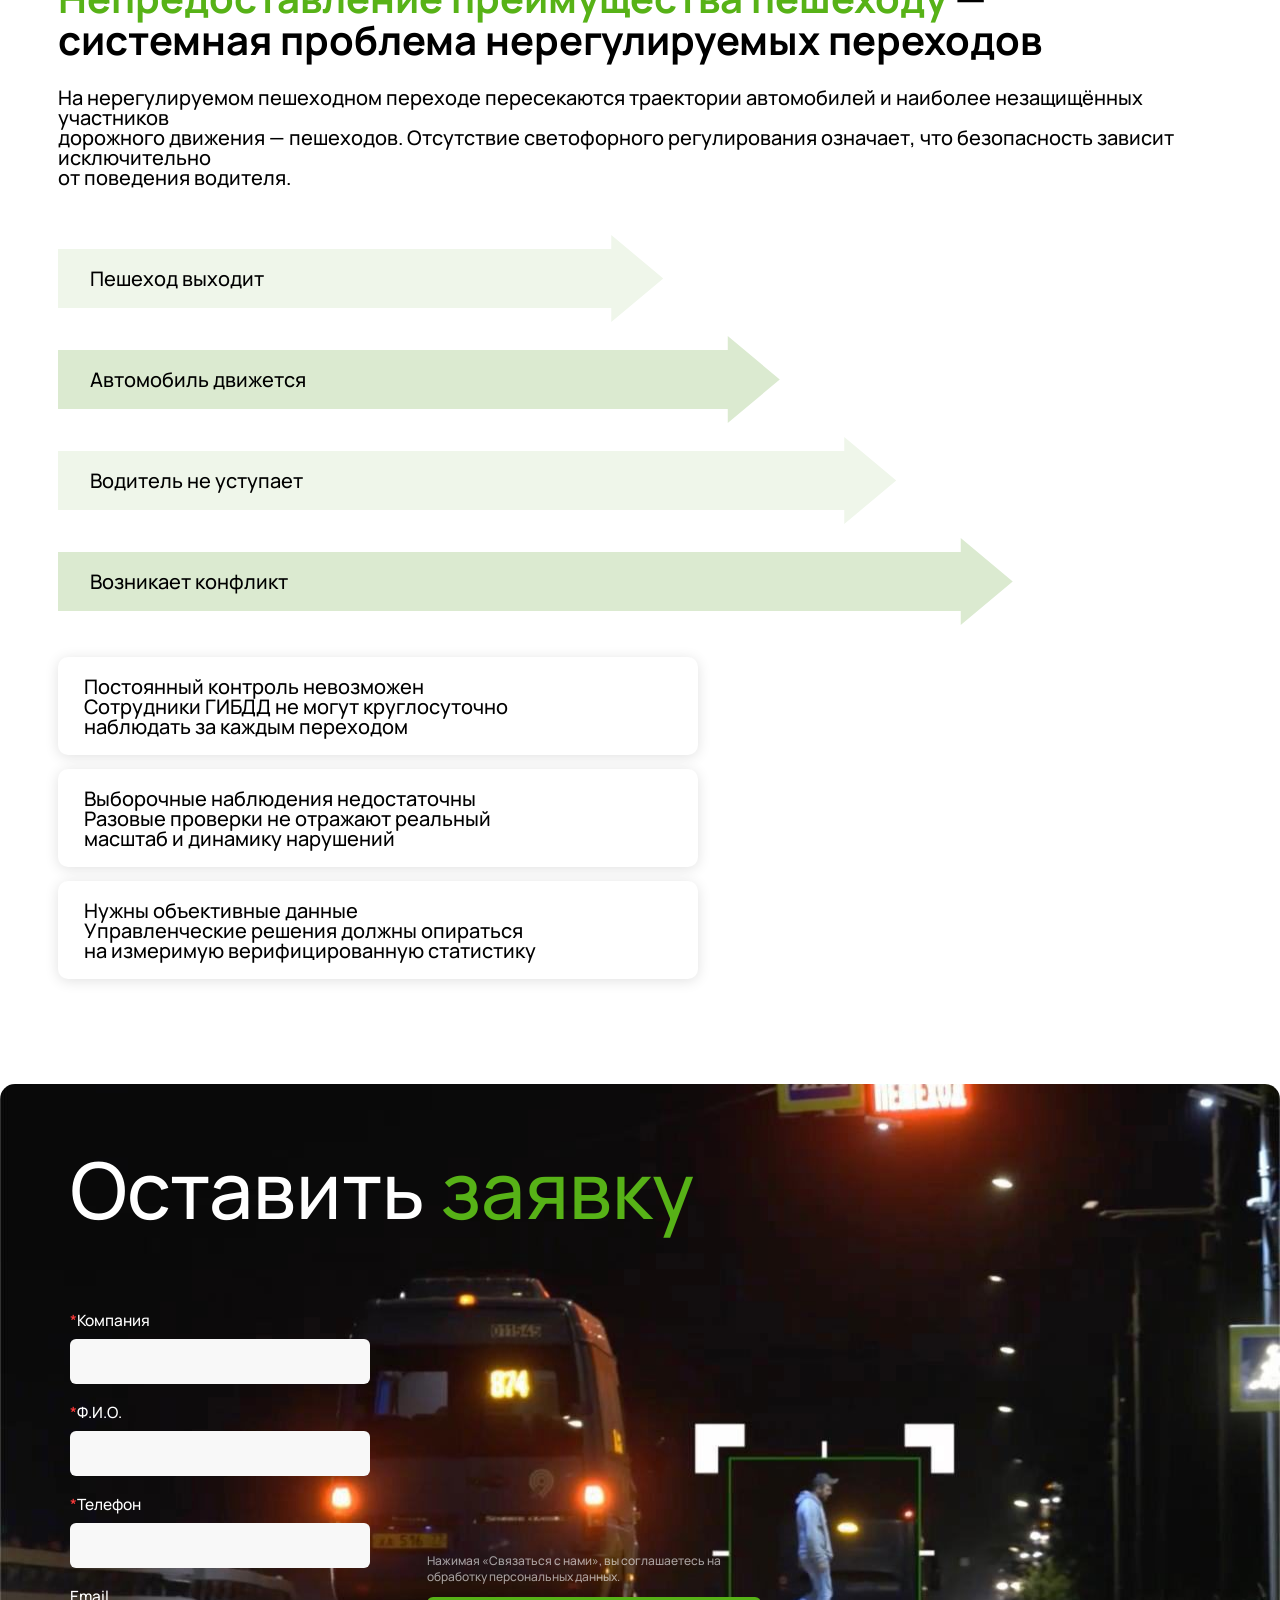
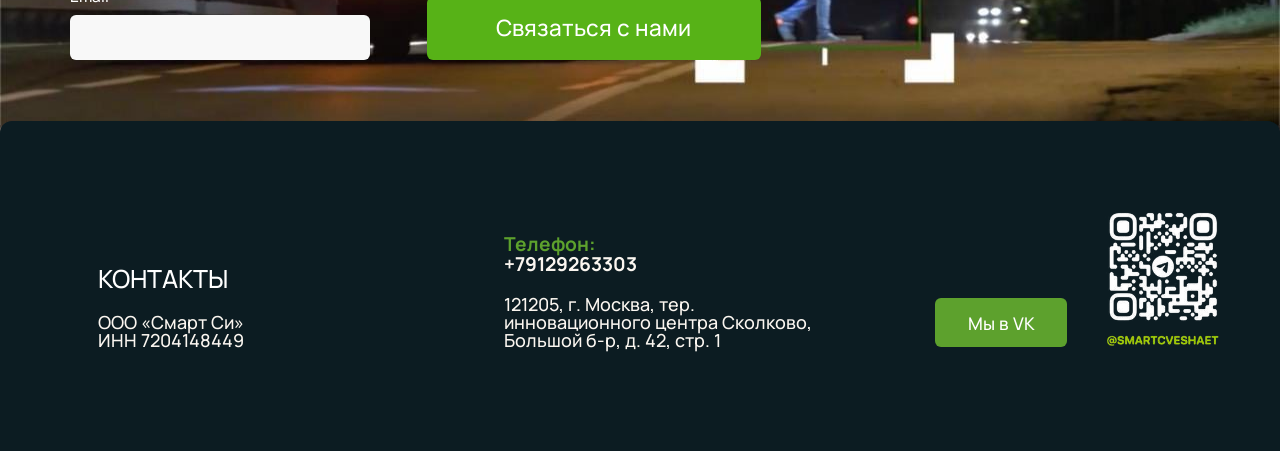
==== commit 74a9e17e: "Правки по замечаниям Александра - Термин из ПДД: «непропуск пешехода» → «непредоставление преимущест" ====
--- a/index.html
+++ b/index.html
@@ -18,7 +18,7 @@
   <link rel="icon" type="image/png" sizes="32x32" href="assets/img/favicon-32.png">
   <link rel="apple-touch-icon" href="assets/img/apple-touch-icon.png">
   <link rel="preload" href="assets/fonts/manrope-cyrillic-wght-normal.woff2" as="font" type="font/woff2" crossorigin>
-  <link rel="stylesheet" href="assets/css/style.css?v=202610301420">
+  <link rel="stylesheet" href="assets/css/style.css?v=202611031200">
 </head>
 <body class="home">
 <header class="site-header">
@@ -49,7 +49,7 @@
   <section class="hero" id="top">
     <div class="container hero__inner">
       <h1 class="hero__title"><span>SmartC</span><span class="hl">iCrossWalk</span></h1>
-      <p class="hero__lead">Светосигнальная система предупреждения водителей о наличии <br class="br-d">пешеходов в зоне нерегулируемых пешеходных переходах</p>
+      <p class="hero__lead">Светосигнальная система предупреждения водителей о наличии <br class="br-d">пешеходов в зоне нерегулируемых пешеходных переходов</p>
       <div class="hero__actions">
         <a class="btn btn--green" href="files/SmartC-iCrossWalk-2025.pdf" download>Скачать презентацию <svg viewBox="0 0 18 18" fill="none" stroke="currentColor" stroke-width="1.6" stroke-linecap="round" stroke-linejoin="round" aria-hidden="true"><path d="M9 2.5v9.5M4.8 7.8 9 12l4.2-4.2M3 15.5h12"/></svg></a>
         <a class="btn btn--outline" href="icrosswalk.html">Подробнее о системе <svg viewBox="0 0 18 18" fill="none" stroke="currentColor" stroke-width="1.6" stroke-linecap="round" stroke-linejoin="round" aria-hidden="true"><path d="M2.5 9h13M10.5 4l5 5-5 5"/></svg></a>
@@ -69,16 +69,16 @@
   </section>
 
   <section class="goals container" aria-labelledby="goals-title">
-    <h2 class="goals__title" id="goals-title">Система <span class="hl">iCrosswalk</span> способствует достижению <span class="hl">ключевых целей</span> <br><span class="hl">внедрения ИТС</span> в регионах</h2>
+    <h2 class="goals__title" id="goals-title">Система <span class="hl">iCrossWalk</span> способствует достижению <span class="hl">ключевых целей</span> <br><span class="hl">внедрения ИТС</span> в регионах</h2>
     <div class="goals__body">
       <div class="goals__stats">
         <div class="stat stat--outline"><p class="stat__num">86%</p><p class="stat__label">Снижение уровней аварийности,<br>рисков и угроз безопасности</p></div>
-        <div class="stat stat--shadow"><p class="stat__num">96%</p><p class="stat__label">Уменьшение количества<br>непропусков пешеходов</p></div>
+        <div class="stat stat--shadow"><p class="stat__num">96%</p><p class="stat__label">Уменьшение случаев непредоставления<br>преимущества пешеходам</p></div>
         <div class="stat stat--outline"><p class="stat__num">30%</p><p class="stat__label">Уменьшение времени задержек</p></div>
       </div>
       <p class="map-caption-mobile">Наши системы с 2018 года уже установлены на дорогах в 63 городах</p>
       <div class="map-wrap">
-        <div class="ru-map" role="img" aria-label="Карта регионов, где установлены системы iCrosswalk: с 2018 года — 63 города">
+        <div class="ru-map" role="img" aria-label="Карта регионов, где установлены системы iCrossWalk: с 2018 года — 63 города">
           <img width="862" height="546" class="ru-map__bg" src="assets/img/map-russia.png" alt="" loading="lazy">
           <p class="ru-map__caption">Наши системы с 2018 года уже установлены на дорогах в 63 городах</p>
           <div class="tile" style="--c:0;--r:0"><span class="tile__code">СПБ</span><span class="tile__val">0</span></div>
@@ -170,7 +170,7 @@
           <div class="ru-map__legend" aria-hidden="true">
             <div class="legend__tile"><b>ЯНАО</b><i>1</i></div>
             <div class="legend__bracket"></div>
-            <div class="legend__note">количество установленных<br>в регионе систем iCrosswalk</div>
+            <div class="legend__note">количество установленных<br>в регионе систем iCrossWalk</div>
             <div class="legend__g2">оборудование<br>2 поколения</div>
             <div class="legend__scale"><span>1 шт.</span><span>147 шт.</span></div>
           </div>
@@ -181,14 +181,14 @@
   </section>
 
   <section class="problem container" aria-labelledby="problem-title">
-    <h2 class="problem__title" id="problem-title"><span class="hl">Непропуск пешехода</span> —<br>системная проблема нерегулируемых переходов</h2>
-    <p class="problem__text">На нерегулируемом пешеходном переходе пересекаются траектории автомобилей и наиболее незащищённых участников <br class="br-d">дорожного движения - пешеходов. Отсутствие светофорного регулирования означает, что безопасность зависит исключительно <br class="br-d">от поведения водителя.</p>
+    <h2 class="problem__title" id="problem-title"><span class="hl">Непредоставление преимущества пешеходу</span>&nbsp;—<br>системная проблема нерегулируемых переходов</h2>
+    <p class="problem__text">На нерегулируемом пешеходном переходе пересекаются траектории автомобилей и наиболее незащищённых участников <br class="br-d">дорожного движения — пешеходов. Отсутствие светофорного регулирования означает, что безопасность зависит исключительно <br class="br-d">от поведения водителя.</p>
     <div class="flow">
       <div class="flow__arrow">Пешеход выходит</div>
       <div class="flow__arrow">Автомобиль движется</div>
       <div class="flow__arrow">Водитель не уступает</div>
       <div class="flow__arrow">Возникает конфликт</div>
-      <p class="flow__card">Контроль невозможен постоянно<br>Сотрудники ГИБДД не могут круглосуточно <br class="br-d">наблюдать за каждым переходом</p>
+      <p class="flow__card">Постоянный контроль невозможен<br>Сотрудники ГИБДД не могут круглосуточно <br class="br-d">наблюдать за каждым переходом</p>
       <p class="flow__card">Выборочные наблюдения недостаточны<br>Разовые проверки не отражают реальный <br class="br-d">масштаб и динамику нарушений</p>
       <p class="flow__card">Нужны объективные данные<br>Управленческие решения должны опираться <br class="br-d">на измеримую верифицированную статистику</p>
     </div>
@@ -251,6 +251,6 @@
     </div>
   </div>
 </footer>
-<script src="assets/js/main.js?v=202610301420" defer></script>
+<script src="assets/js/main.js?v=202611031200" defer></script>
 </body>
 </html>
--- a/assets/css/style.css
+++ b/assets/css/style.css
@@ -276,12 +276,13 @@
 /* ---------- Первый экран ---------- */
 .hero {
   position: relative;
-  min-height: 705px;
+  /* на широких экранах первый экран выше, чтобы табло «ПЕШЕХОД» и знак не срезались сверху */
+  min-height: clamp(705px, 44vw, 92vh);
   display: flex;
   align-items: flex-end;
   overflow: hidden;
   border-radius: 0 0 15px 15px;
-  background: #131d24 url("../img/hero-home.jpg") center / cover no-repeat;
+  background: #131d24 url("../img/hero-home.jpg") right 20% / cover no-repeat;
   color: #fff;
 }
 .hero::before {
@@ -923,6 +924,21 @@
   padding-top: 40px;
 }
 
+.system { margin-top: 72px; }
+.system__title { margin-left: 2px; }
+.system-scheme {
+  /* картинка целиком помещается в экран: ширина ограничена высотой окна (пропорции 1531×1027) */
+  width: min(100%, calc((100vh - var(--header-space, 59px) - 48px) * 1.4907));
+  margin: 28px auto 0;
+  border-radius: 15px;
+  overflow: hidden;
+  background: #020812;
+}
+@supports (height: 100svh) {
+  .system-scheme { width: min(100%, calc((100svh - var(--header-space, 59px) - 48px) * 1.4907)); }
+}
+.system-scheme img { width: 100%; height: auto; }
+
 .composition { margin-top: 93px; }
 .composition__title { margin-left: 2px; }
 .composition__grid {
@@ -1184,18 +1200,35 @@
   color: var(--green);
 }
 .coop-item__text { font-size: 18px; line-height: 25px; font-weight: 500; }
-.coop-scheme {
-  /* картинка целиком помещается в экран: ширина ограничена высотой окна (пропорции 1531×1027) */
-  width: min(calc(100% - var(--gutter) * 2), var(--container), calc((100vh - var(--header-space, 59px) - 48px) * 1.4907));
-  margin: 28px auto 0;
-  border-radius: 15px;
-  overflow: hidden;
-  background: #020812;
-}
-@supports (height: 100svh) {
-  .coop-scheme { width: min(calc(100% - var(--gutter) * 2), var(--container), calc((100svh - var(--header-space, 59px) - 48px) * 1.4907)); }
-}
-.coop-scheme img { width: 100%; height: auto; }
+.roadmap { margin-top: 72px; }
+.roadmap__title { margin-left: 11px; }
+.roadmap__list {
+  display: grid;
+  grid-template-columns: repeat(3, 1fr);
+  gap: 22px;
+  margin: 30px -13px 0 0;
+  padding-left: 11px;
+  list-style: none;
+}
+.roadmap-step {
+  display: flex;
+  align-items: flex-start;
+  gap: 16px;
+  padding: 24px 24px 26px 29px;
+  border-radius: var(--radius);
+  background: #fff;
+  box-shadow: var(--shadow-sm);
+}
+.roadmap-step__num {
+  flex: none;
+  width: 34px;
+  font-size: 48px;
+  line-height: 1;
+  font-weight: 500;
+  color: var(--green);
+}
+.roadmap-step__title { font-size: 18px; line-height: 25px; font-weight: 600; color: var(--ink); }
+.roadmap-step__text { margin-top: 6px; font-size: 16px; line-height: 22px; }
 
 /* ==========================================================================
    ОСНОВАТЕЛЬ
@@ -1248,6 +1281,9 @@
   font-size: 15px;
   line-height: 20px;
 }
+.founder-card__list { list-style: none; }
+.founder-card__list li + li { margin-top: 16px; padding-top: 16px; border-top: 1px solid rgba(0, 0, 0, .08); }
+.founder-card__year { display: block; margin-bottom: 4px; font-size: 14px; line-height: 18px; font-weight: 600; color: var(--green); }
 
 /* ---------- Отступ перед подвалом на внутренних страницах ---------- */
 .page-end { height: 80px; }
@@ -1288,7 +1324,7 @@
   .partners__list--1, .partners__list--2 { flex-wrap: wrap; justify-content: center; gap: 24px 36px; padding-left: 0; }
   .partners__list--2 { margin-top: 24px; }
   .partners__title { margin-left: 0; }
-  .coop__list, .examples__grid { margin-right: 0; }
+  .coop__list, .roadmap__list, .examples__grid { margin-right: 0; }
 
   .nav__tagline { display: none; }
   .nav__menu { gap: 22px; }
@@ -1380,8 +1416,8 @@
   .gov-logos { flex-wrap: wrap; justify-content: center; gap: 32px 48px; padding: 0; }
   .gov-logos img:nth-child(n) { width: min(300px, 100%); }
 
-  .coop__list { grid-template-columns: 1fr 1fr; padding-left: 0; margin-right: 0; }
-  .coop__title { margin-left: 0; }
+  .coop__list, .roadmap__list { grid-template-columns: 1fr 1fr; padding-left: 0; margin-right: 0; }
+  .coop__title, .roadmap__title { margin-left: 0; }
 }
 
 @media (max-width: 900px) {
@@ -1427,7 +1463,7 @@
   .site-header .container { padding: 0 10px; }
 
   .h2, .problem__title, .spin__title, .founder__name { font-size: 27px; }
-  .hero { min-height: 600px; border-radius: 0 0 12px 12px; background-position: 62% center; }
+  .hero { min-height: 640px; border-radius: 0 0 12px 12px; background-position: 97% center; }
   .hero::before { background: linear-gradient(180deg, rgba(13, 20, 17, .25) 0%, rgba(13, 20, 17, .55) 45%, rgba(13, 20, 17, .9) 100%); }
   .hero__inner { padding-bottom: 36px; }
   .hero__title, .product-hero__title { font-size: 44px; }
@@ -1493,6 +1529,8 @@
   .examples { padding-top: 32px; }
   .examples__grid { grid-template-columns: 1fr; row-gap: 20px; }
   .examples__note { font-size: 16px; }
+  .examples-map { margin-top: 48px; }
+  .examples-map__lead { font-size: 17px; }
 
   .spin { margin-top: 28px; }
   .spin__body { padding: 28px 20px 28px; }
@@ -1509,9 +1547,12 @@
   .lightbox__prev, .lightbox__next { top: auto; bottom: 10px; margin: 0; }
 
   .coop { padding-top: 32px; }
-  .coop__list { grid-template-columns: 1fr; gap: 12px; }
+  .coop__list, .roadmap__list { grid-template-columns: 1fr; gap: 12px; }
   .coop-item { min-height: 100px; }
-  .coop-scheme { margin-top: 28px; border-radius: 12px; }
+  .roadmap { margin-top: 48px; }
+  .roadmap-step { padding: 18px 18px 20px; }
+  .system { margin-top: 48px; }
+  .system-scheme { margin-top: 20px; border-radius: 12px; }
 
   .founder { margin-top: 28px; }
   .founder__role { font-size: 17px; line-height: 1.3; }
@@ -1529,6 +1570,13 @@
 .about-badges-mobile li { display: flex; align-items: center; gap: 16px; font-size: 17px; line-height: 1.25; font-weight: 500; }
 .about-badges-mobile img { width: 56px; padding: 4px; border-radius: 10px; background: #fff; }
 .map-caption-mobile { display: none; }
+
+/* Карта регионов на странице «Примеры реализации» */
+.examples-map { margin-top: 72px; }
+.examples-map__lead { margin-top: 12px; font-size: 20px; line-height: 1.25; font-weight: 500; color: var(--green); }
+.examples-map .map-wrap { margin: 0; }
+.examples-map .ru-map { margin: calc(var(--t) * 1.6) auto 0; }
+.examples-map .ru-map__caption { display: none; }
 .map-hint { display: none; margin-top: 4px; font-size: 13px; color: rgba(0, 0, 0, .5); }
 
 @media (max-width: 1100px) {
